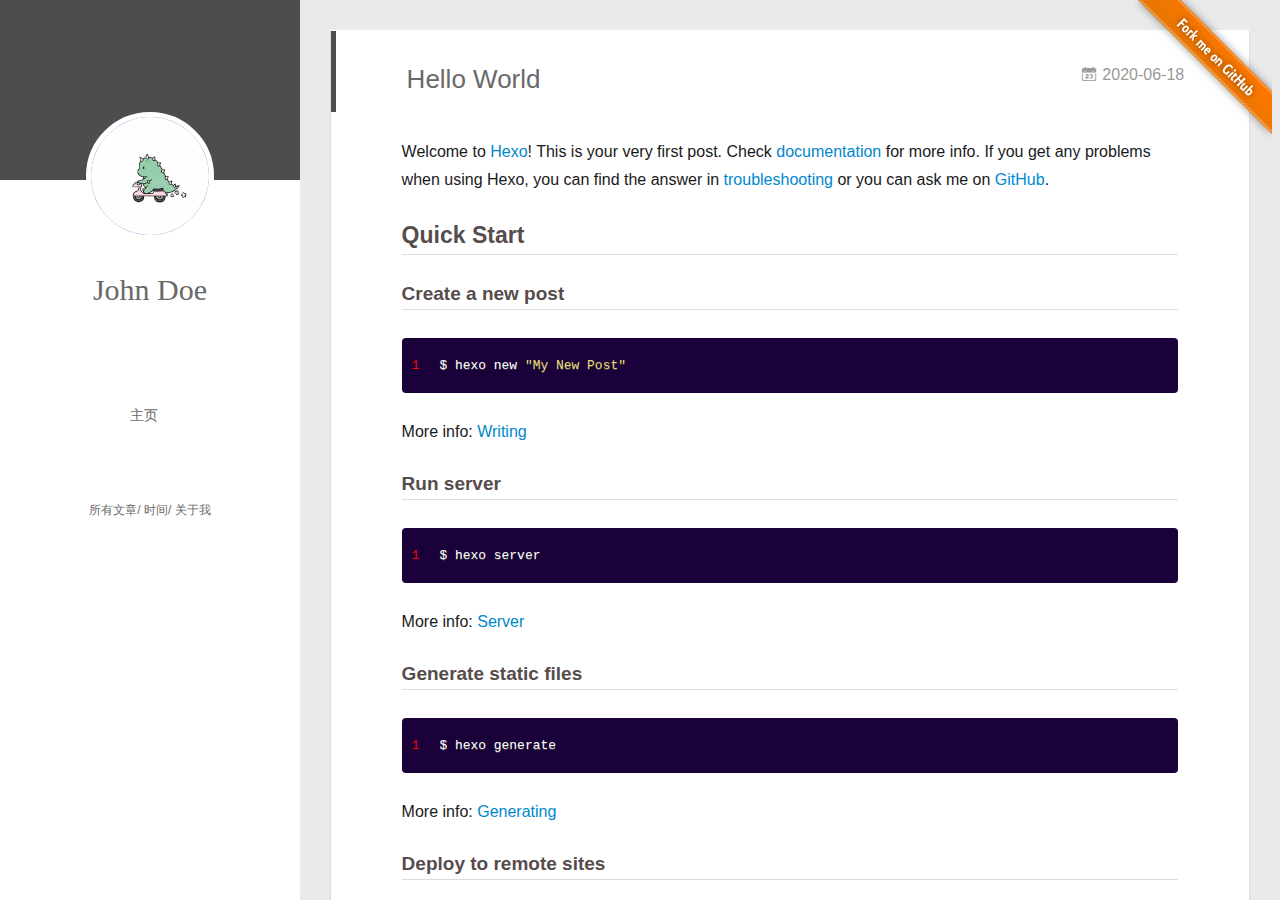
==== index.html @ 551a806b "Site updated: 2020-06-18 15:51:39" ====
<!DOCTYPE html>
<html>
<head>
  <meta charset="utf-8">
  
  <meta name="renderer" content="webkit">
  <meta http-equiv="X-UA-Compatible" content="IE=edge" >
  <link rel="dns-prefetch" href="http://yoursite.com">
  <title>maoqiuqiu</title>
  <meta name="generator" content="hexo-theme-yilia-plus">
  <meta name="viewport" content="width=device-width, initial-scale=1, maximum-scale=1">
  
    
    <!-- <meta name="keywords" content="">
    <meta name="description" content=""> -->
  
  <meta property="og:type" content="website">
<meta property="og:title" content="maoqiuqiu">
<meta property="og:url" content="http://yoursite.com/index.html">
<meta property="og:site_name" content="maoqiuqiu">
<meta property="og:locale" content="en_US">
<meta property="article:author" content="John Doe">
<meta name="twitter:card" content="summary">
  
    <link rel="alternative" href="/atom.xml" title="maoqiuqiu" type="application/atom+xml">
  
  
    <link rel="icon" href="/img/favicon.ico">
  
  
    <link rel="apple-touch-icon" href="/apple-touch-icon-180x180.png">
  
  <link rel="stylesheet" type="text/css" href="/./main.a5fda8.css">
  <style type="text/css">
    
    #container.show {
      background: linear-gradient(200deg,#a0cfe4,#e8c37e);
    }
  </style>
  

  

  
    
 	  <script src="/lib/clickLove.js"></script>
  
  


  

</head>

<body>
  <div id="container" q-class="show:isCtnShow">
    <canvas id="anm-canvas" class="anm-canvas"></canvas>
    <div class="left-col" q-class="show:isShow">
      


<div class="overlay" style="background: #4d4d4d;"></div>
<div class="intrude-less">
	<header id="header" class="inner">
		<a href="/" class="profilepic">
			<img src="/img/head.jpg" class="js-avatar">
		</a>
		<hgroup>
			<h1 class="header-author"><a href="/">John Doe</a></h1>
		</hgroup>
		

		<nav class="header-menu">
			<ul>
			
				<li><a href="/" target="_blank">主页</a></li>
			
			</ul>
		</nav>
		<nav class="header-smart-menu">
			
				
					<a q-on="click: openSlider(e, 'innerArchive')" href="javascript:void(0)">所有文章</a>
				
			
				
					<a q-on="click: openSlider(e, 'friends')" href="javascript:void(0)">时间</a>
				
			
				
					<a q-on="click: openSlider(e, 'aboutme')" href="javascript:void(0)">关于我</a>
				
			
		</nav>
		<nav class="header-nav">
			<div class="social">
				
			</div>
		
		</nav>
	</header>		
</div>

    </div>
    <div class="mid-col" q-class="show:isShow,hide:isShow|isFalse">
      
      
      <a class="forkMe" style="position:absolute;z-index:999;top:0;right:0.5em;" 
        href="https://github.com/JoeyBling/hexo-theme-yilia-plus" target="_blank">
        <img src="/img/forkme.png"
          class="attachment-full size-full" alt="Fork me on GitHub" data-recalc-dims="1"></a>
      
      
<nav id="mobile-nav">
  	<div class="overlay js-overlay" style="background: #4d4d4d"></div>
	<div class="btnctn js-mobile-btnctn">
  		<div class="slider-trigger list" q-on="click: openSlider(e)"><i class="icon icon-sort"></i></div>
	</div>
	<div class="intrude-less">
		<header id="header" class="inner">
			<div class="profilepic">
				<a href="/">
					<img src="/img/head.jpg" class="js-avatar">
				</a>
			</div>
			<hgroup>
			  <h1 class="header-author js-header-author">John Doe</h1>
			</hgroup>
			
			
			
				
			
			
			
			<nav class="header-nav">
				<div class="social">
					
				</div>
			</nav>

			<nav class="header-menu js-header-menu">
				<ul style="width: 50%">
				
				
					<li style="width: 100%"><a href="/">主页</a></li>
		        
				</ul>
			</nav>
		</header>				
	</div>
	<div class="mobile-mask" style="display:none" q-show="isShow"></div>
</nav>

      <div id="wrapper" class="body-wrap">
        <div class="menu-l">
          <div class="canvas-wrap">
            <canvas data-colors="#eaeaea" data-sectionHeight="100" data-contentId="js-content" id="myCanvas1"
              class="anm-canvas"></canvas>
          </div>
          <div id="js-content" class="content-ll">
            

  
    <article id="post-hello-world" class="article article-type-post  article-index" itemscope itemprop="blogPost">
  <div class="article-inner">
    
      <header class="article-header">
  
  
    <h1 itemprop="name">
	
	  <a class="article-title" href="/2020/06/18/hello-world/" target="_blank">Hello World</a>
  
    </h1>
  


  
  
<a href="/2020/06/18/hello-world/" class="archive-article-date">
        <time datetime="2020-06-18T07:43:11.283Z" itemprop="datePublished"><i class="icon-calendar icon"></i>2020-06-18</time>
</a>

  
  
    

  
  </header>
  
  <div class="article-entry" itemprop="articleBody">
    
    <p>Welcome to <a href="https://hexo.io/" target="_blank" rel="noopener">Hexo</a>! This is your very first post. Check <a href="https://hexo.io/docs/" target="_blank" rel="noopener">documentation</a> for more info. If you get any problems when using Hexo, you can find the answer in <a href="https://hexo.io/docs/troubleshooting.html" target="_blank" rel="noopener">troubleshooting</a> or you can ask me on <a href="https://github.com/hexojs/hexo/issues" target="_blank" rel="noopener">GitHub</a>.</p>
<h2 id="Quick-Start"><a href="#Quick-Start" class="headerlink" title="Quick Start"></a>Quick Start</h2><h3 id="Create-a-new-post"><a href="#Create-a-new-post" class="headerlink" title="Create a new post"></a>Create a new post</h3><figure class="highlight bash"><table><tr><td class="gutter"><pre><span class="line">1</span><br></pre></td><td class="code"><pre><span class="line">$ hexo new <span class="string">"My New Post"</span></span><br></pre></td></tr></table></figure>

<p>More info: <a href="https://hexo.io/docs/writing.html" target="_blank" rel="noopener">Writing</a></p>
<h3 id="Run-server"><a href="#Run-server" class="headerlink" title="Run server"></a>Run server</h3><figure class="highlight bash"><table><tr><td class="gutter"><pre><span class="line">1</span><br></pre></td><td class="code"><pre><span class="line">$ hexo server</span><br></pre></td></tr></table></figure>

<p>More info: <a href="https://hexo.io/docs/server.html" target="_blank" rel="noopener">Server</a></p>
<h3 id="Generate-static-files"><a href="#Generate-static-files" class="headerlink" title="Generate static files"></a>Generate static files</h3><figure class="highlight bash"><table><tr><td class="gutter"><pre><span class="line">1</span><br></pre></td><td class="code"><pre><span class="line">$ hexo generate</span><br></pre></td></tr></table></figure>

<p>More info: <a href="https://hexo.io/docs/generating.html" target="_blank" rel="noopener">Generating</a></p>
<h3 id="Deploy-to-remote-sites"><a href="#Deploy-to-remote-sites" class="headerlink" title="Deploy to remote sites"></a>Deploy to remote sites</h3><figure class="highlight bash"><table><tr><td class="gutter"><pre><span class="line">1</span><br></pre></td><td class="code"><pre><span class="line">$ hexo deploy</span><br></pre></td></tr></table></figure>

<p>More info: <a href="https://hexo.io/docs/one-command-deployment.html" target="_blank" rel="noopener">Deployment</a></p>

    

    

    

  </div>
  <div class="article-info article-info-index">
    
    
    

    
    <p class="article-more-link">
      <a class="article-more-a" href="/2020/06/18/hello-world/">展开全文 >></a>
    </p>
    

    
    <div class="clearfix"></div>
  </div>
  </div>
</article>

<aside class="wrap-side-operation">
    <div class="mod-side-operation">
        
        <div class="jump-container" id="js-jump-container" style="display:none;">
            <a href="javascript:void(0)" class="mod-side-operation__jump-to-top">
                <i class="icon-font icon-back"></i>
            </a>
            <div id="js-jump-plan-container" class="jump-plan-container" style="top: -11px;">
                <i class="icon-font icon-plane jump-plane"></i>
            </div>
        </div>
        
        
    </div>
</aside>




  
  


          </div>
        </div>
      </div>
      <footer id="footer">
  <div class="outer">
    <div id="footer-info">
    	<div class="footer-left">
    		&copy; 2018-2020 <a href="http://yoursite.com/" target="_blank">John Doe</a>
    	</div>
      	<div class="footer-right">
			
			
      		GitHub:<a href="https://github.com/JoeyBling/hexo-theme-yilia-plus" target="_blank">hexo-theme-yilia-plus</a> by Litten
      	</div>
    </div>
  </div>
  
  
	<script src="/lib/busuanzi.pure.js"></script>
	
  
  
	
	<span id="busuanzi_container_site_pv" style="display:none">
		本站总访问量<span id="busuanzi_value_site_pv"></span>次	
	        <span class="post-meta-divider" >|</span>
	</span>
  	<span id="busuanzi_container_site_uv" style='display:none'>
  		本站访客数<span id="busuanzi_value_site_uv"></span>人
  	</span>
  
</footer>

    </div>
    <script>
	var yiliaConfig = {
		mathjax: false,
		isHome: true,
		isPost: false,
		isArchive: false,
		isTag: false,
		isCategory: false,
		open_in_new: true,
		toc_hide_index: true,
		root: "/",
		innerArchive: true,
		showTags: true
	}
</script>

<script>!function(r){function e(t){if(i[t])return i[t].exports;var n=i[t]={exports:{},id:t,loaded:!1};return r[t].call(n.exports,n,n.exports,e),n.loaded=!0,n.exports}var i={};e.m=r,e.c=i,e.p="./",e(0)}([function(t,n,r){r(208),t.exports=r(205)},function(t,n,r){var d=r(3),y=r(46),g=r(26),b=r(27),x=r(47),m="prototype",S=function(t,n,r){var e,i,o,u,c=t&S.F,f=t&S.G,a=t&S.S,s=t&S.P,l=t&S.B,h=f?d:a?d[n]||(d[n]={}):(d[n]||{})[m],v=f?y:y[n]||(y[n]={}),p=v[m]||(v[m]={});for(e in f&&(r=n),r)o=((i=!c&&h&&void 0!==h[e])?h:r)[e],u=l&&i?x(o,d):s&&"function"==typeof o?x(Function.call,o):o,h&&b(h,e,o,t&S.U),v[e]!=o&&g(v,e,u),s&&p[e]!=o&&(p[e]=o)};d.core=y,S.F=1,S.G=2,S.S=4,S.P=8,S.B=16,S.W=32,S.U=64,S.R=128,t.exports=S},function(t,n,r){var e=r(5);t.exports=function(t){if(!e(t))throw TypeError(t+" is not an object!");return t}},function(t,n){var r=t.exports="undefined"!=typeof window&&window.Math==Math?window:"undefined"!=typeof self&&self.Math==Math?self:Function("return this")();"number"==typeof __g&&(__g=r)},function(t,n){t.exports=function(t){try{return!!t()}catch(t){return!0}}},function(t,n){t.exports=function(t){return"object"==typeof t?null!==t:"function"==typeof t}},function(t,n){var r=t.exports="undefined"!=typeof window&&window.Math==Math?window:"undefined"!=typeof self&&self.Math==Math?self:Function("return this")();"number"==typeof __g&&(__g=r)},function(t,n,r){var e=r(118)("wks"),i=r(79),o=r(3).Symbol,u="function"==typeof o;(t.exports=function(t){return e[t]||(e[t]=u&&o[t]||(u?o:i)("Symbol."+t))}).store=e},function(t,n,r){var e=r(49),i=Math.min;t.exports=function(t){return 0<t?i(e(t),9007199254740991):0}},function(t,n){var r={}.hasOwnProperty;t.exports=function(t,n){return r.call(t,n)}},function(t,n,r){t.exports=!r(4)(function(){return 7!=Object.defineProperty({},"a",{get:function(){return 7}}).a})},function(t,n,r){var e=r(2),i=r(174),o=r(53),u=Object.defineProperty;n.f=r(10)?Object.defineProperty:function(t,n,r){if(e(t),n=o(n,!0),e(r),i)try{return u(t,n,r)}catch(t){}if("get"in r||"set"in r)throw TypeError("Accessors not supported!");return"value"in r&&(t[n]=r.value),t}},function(t,n,r){t.exports=!r(20)(function(){return 7!=Object.defineProperty({},"a",{get:function(){return 7}}).a})},function(t,n,r){var e=r(14),i=r(24);t.exports=r(12)?function(t,n,r){return e.f(t,n,i(1,r))}:function(t,n,r){return t[n]=r,t}},function(t,n,r){var e=r(22),i=r(60),o=r(42),u=Object.defineProperty;n.f=r(12)?Object.defineProperty:function(t,n,r){if(e(t),n=o(n,!0),e(r),i)try{return u(t,n,r)}catch(t){}if("get"in r||"set"in r)throw TypeError("Accessors not supported!");return"value"in r&&(t[n]=r.value),t}},function(t,n,r){var e=r(96),i=r(34);t.exports=function(t){return e(i(t))}},function(t,n,r){var e=r(40)("wks"),i=r(25),o=r(6).Symbol,u="function"==typeof o;(t.exports=function(t){return e[t]||(e[t]=u&&o[t]||(u?o:i)("Symbol."+t))}).store=e},function(t,n,r){var e=r(51);t.exports=function(t){return Object(e(t))}},function(t,n){t.exports=function(t){return"object"==typeof t?null!==t:"function"==typeof t}},function(t,n){var r=t.exports={version:"2.6.9"};"number"==typeof __e&&(__e=r)},function(t,n){t.exports=function(t){try{return!!t()}catch(t){return!0}}},function(t,n){t.exports=function(t){if("function"!=typeof t)throw TypeError(t+" is not a function!");return t}},function(t,n,r){var e=r(18);t.exports=function(t){if(!e(t))throw TypeError(t+" is not an object!");return t}},function(t,n){t.exports=!0},function(t,n){t.exports=function(t,n){return{enumerable:!(1&t),configurable:!(2&t),writable:!(4&t),value:n}}},function(t,n){var r=0,e=Math.random();t.exports=function(t){return"Symbol(".concat(void 0===t?"":t,")_",(++r+e).toString(36))}},function(t,n,r){var e=r(11),i=r(75);t.exports=r(10)?function(t,n,r){return e.f(t,n,i(1,r))}:function(t,n,r){return t[n]=r,t}},function(t,n,r){var o=r(3),u=r(26),c=r(30),f=r(79)("src"),e=r(219),i="toString",a=(""+e).split(i);r(46).inspectSource=function(t){return e.call(t)},(t.exports=function(t,n,r,e){var i="function"==typeof r;i&&(c(r,"name")||u(r,"name",n)),t[n]!==r&&(i&&(c(r,f)||u(r,f,t[n]?""+t[n]:a.join(String(n)))),t===o?t[n]=r:e?t[n]?t[n]=r:u(t,n,r):(delete t[n],u(t,n,r)))})(Function.prototype,i,function(){return"function"==typeof this&&this[f]||e.call(this)})},function(t,n,r){var e=r(1),i=r(4),u=r(51),c=/"/g,o=function(t,n,r,e){var i=String(u(t)),o="<"+n;return""!==r&&(o+=" "+r+'="'+String(e).replace(c,"&quot;")+'"'),o+">"+i+"</"+n+">"};t.exports=function(n,t){var r={};r[n]=t(o),e(e.P+e.F*i(function(){var t=""[n]('"');return t!==t.toLowerCase()||3<t.split('"').length}),"String",r)}},function(t,n,r){var e=r(65),i=r(35);t.exports=Object.keys||function(t){return e(t,i)}},function(t,n){var r={}.hasOwnProperty;t.exports=function(t,n){return r.call(t,n)}},function(t,n,r){var e=r(117),i=r(75),o=r(33),u=r(53),c=r(30),f=r(174),a=Object.getOwnPropertyDescriptor;n.f=r(10)?a:function(t,n){if(t=o(t),n=u(n,!0),f)try{return a(t,n)}catch(t){}if(c(t,n))return i(!e.f.call(t,n),t[n])}},function(t,n,r){var e=r(30),i=r(17),o=r(154)("IE_PROTO"),u=Object.prototype;t.exports=Object.getPrototypeOf||function(t){return t=i(t),e(t,o)?t[o]:"function"==typeof t.constructor&&t instanceof t.constructor?t.constructor.prototype:t instanceof Object?u:null}},function(t,n,r){var e=r(116),i=r(51);t.exports=function(t){return e(i(t))}},function(t,n){t.exports=function(t){if(null==t)throw TypeError("Can't call method on  "+t);return t}},function(t,n){t.exports="constructor,hasOwnProperty,isPrototypeOf,propertyIsEnumerable,toLocaleString,toString,valueOf".split(",")},function(t,n){t.exports={}},function(t,n){n.f={}.propertyIsEnumerable},function(t,n,r){var e=r(14).f,i=r(9),o=r(16)("toStringTag");t.exports=function(t,n,r){t&&!i(t=r?t:t.prototype,o)&&e(t,o,{configurable:!0,value:n})}},function(t,n,r){var e=r(40)("keys"),i=r(25);t.exports=function(t){return e[t]||(e[t]=i(t))}},function(t,n,r){var e=r(19),i=r(6),o="__core-js_shared__",u=i[o]||(i[o]={});(t.exports=function(t,n){return u[t]||(u[t]=void 0!==n?n:{})})("versions",[]).push({version:e.version,mode:r(23)?"pure":"global",copyright:"© 2019 Denis Pushkarev (zloirock.ru)"})},function(t,n){var r=Math.ceil,e=Math.floor;t.exports=function(t){return isNaN(t=+t)?0:(0<t?e:r)(t)}},function(t,n,r){var i=r(18);t.exports=function(t,n){if(!i(t))return t;var r,e;if(n&&"function"==typeof(r=t.toString)&&!i(e=r.call(t)))return e;if("function"==typeof(r=t.valueOf)&&!i(e=r.call(t)))return e;if(!n&&"function"==typeof(r=t.toString)&&!i(e=r.call(t)))return e;throw TypeError("Can't convert object to primitive value")}},function(t,n,r){var e=r(6),i=r(19),o=r(23),u=r(44),c=r(14).f;t.exports=function(t){var n=i.Symbol||(i.Symbol=o?{}:e.Symbol||{});"_"==t.charAt(0)||t in n||c(n,t,{value:u.f(t)})}},function(t,n,r){n.f=r(16)},function(t,n){var r={}.toString;t.exports=function(t){return r.call(t).slice(8,-1)}},function(t,n){var r=t.exports={version:"2.6.9"};"number"==typeof __e&&(__e=r)},function(t,n,r){var o=r(21);t.exports=function(e,i,t){if(o(e),void 0===i)return e;switch(t){case 1:return function(t){return e.call(i,t)};case 2:return function(t,n){return e.call(i,t,n)};case 3:return function(t,n,r){return e.call(i,t,n,r)}}return function(){return e.apply(i,arguments)}}},function(t,n,r){"use strict";var e=r(4);t.exports=function(t,n){return!!t&&e(function(){n?t.call(null,function(){},1):t.call(null)})}},function(t,n){var r=Math.ceil,e=Math.floor;t.exports=function(t){return isNaN(t=+t)?0:(0<t?e:r)(t)}},function(t,n,r){var x=r(47),m=r(116),S=r(17),w=r(8),e=r(138);t.exports=function(l,t){var h=1==l,v=2==l,p=3==l,d=4==l,y=6==l,g=5==l||y,b=t||e;return function(t,n,r){for(var e,i,o=S(t),u=m(o),c=x(n,r,3),f=w(u.length),a=0,s=h?b(t,f):v?b(t,0):void 0;a<f;a++)if((g||a in u)&&(i=c(e=u[a],a,o),l))if(h)s[a]=i;else if(i)switch(l){case 3:return!0;case 5:return e;case 6:return a;case 2:s.push(e)}else if(d)return!1;return y?-1:p||d?d:s}}},function(t,n){t.exports=function(t){if(null==t)throw TypeError("Can't call method on  "+t);return t}},function(t,n,r){var i=r(1),o=r(46),u=r(4);t.exports=function(t,n){var r=(o.Object||{})[t]||Object[t],e={};e[t]=n(r),i(i.S+i.F*u(function(){r(1)}),"Object",e)}},function(t,n,r){var i=r(5);t.exports=function(t,n){if(!i(t))return t;var r,e;if(n&&"function"==typeof(r=t.toString)&&!i(e=r.call(t)))return e;if("function"==typeof(r=t.valueOf)&&!i(e=r.call(t)))return e;if(!n&&"function"==typeof(r=t.toString)&&!i(e=r.call(t)))return e;throw TypeError("Can't convert object to primitive value")}},function(t,n,r){var d=r(6),y=r(19),g=r(93),b=r(13),x=r(9),m="prototype",S=function(t,n,r){var e,i,o,u=t&S.F,c=t&S.G,f=t&S.S,a=t&S.P,s=t&S.B,l=t&S.W,h=c?y:y[n]||(y[n]={}),v=h[m],p=c?d:f?d[n]:(d[n]||{})[m];for(e in c&&(r=n),r)(i=!u&&p&&void 0!==p[e])&&x(h,e)||(o=i?p[e]:r[e],h[e]=c&&"function"!=typeof p[e]?r[e]:s&&i?g(o,d):l&&p[e]==o?function(e){var t=function(t,n,r){if(this instanceof e){switch(arguments.length){case 0:return new e;case 1:return new e(t);case 2:return new e(t,n)}return new e(t,n,r)}return e.apply(this,arguments)};return t[m]=e[m],t}(o):a&&"function"==typeof o?g(Function.call,o):o,a&&((h.virtual||(h.virtual={}))[e]=o,t&S.R&&v&&!v[e]&&b(v,e,o)))};S.F=1,S.G=2,S.S=4,S.P=8,S.B=16,S.W=32,S.U=64,S.R=128,t.exports=S},function(t,n,r){var e=r(34);t.exports=function(t){return Object(e(t))}},function(t,n,r){var o=r(196),e=r(1),i=r(118)("metadata"),u=i.store||(i.store=new(r(200))),c=function(t,n,r){var e=u.get(t);if(!e){if(!r)return;u.set(t,e=new o)}var i=e.get(n);if(!i){if(!r)return;e.set(n,i=new o)}return i};t.exports={store:u,map:c,has:function(t,n,r){var e=c(n,r,!1);return void 0!==e&&e.has(t)},get:function(t,n,r){var e=c(n,r,!1);return void 0===e?void 0:e.get(t)},set:function(t,n,r,e){c(r,e,!0).set(t,n)},keys:function(t,n){var r=c(t,n,!1),e=[];return r&&r.forEach(function(t,n){e.push(n)}),e},key:function(t){return void 0===t||"symbol"==typeof t?t:String(t)},exp:function(t){e(e.S,"Reflect",t)}}},function(t,n,r){"use strict";if(r(10)){var g=r(68),b=r(3),x=r(4),m=r(1),S=r(132),e=r(159),h=r(47),w=r(70),i=r(75),_=r(26),o=r(76),u=r(49),O=r(8),E=r(194),c=r(78),f=r(53),a=r(30),M=r(81),P=r(5),v=r(17),p=r(145),j=r(72),F=r(32),A=r(73).f,d=r(161),s=r(79),l=r(7),y=r(50),I=r(120),L=r(119),N=r(162),T=r(82),k=r(125),R=r(77),C=r(137),D=r(166),G=r(11),W=r(31),U=G.f,V=W.f,B=b.RangeError,q=b.TypeError,z=b.Uint8Array,K="ArrayBuffer",H="Shared"+K,J="BYTES_PER_ELEMENT",$="prototype",Y=Array[$],X=e.ArrayBuffer,Q=e.DataView,Z=y(0),tt=y(2),nt=y(3),rt=y(4),et=y(5),it=y(6),ot=I(!0),ut=I(!1),ct=N.values,ft=N.keys,at=N.entries,st=Y.lastIndexOf,lt=Y.reduce,ht=Y.reduceRight,vt=Y.join,pt=Y.sort,dt=Y.slice,yt=Y.toString,gt=Y.toLocaleString,bt=l("iterator"),xt=l("toStringTag"),mt=s("typed_constructor"),St=s("def_constructor"),wt=S.CONSTR,_t=S.TYPED,Ot=S.VIEW,Et="Wrong length!",Mt=y(1,function(t,n){return It(L(t,t[St]),n)}),Pt=x(function(){return 1===new z(new Uint16Array([1]).buffer)[0]}),jt=!!z&&!!z[$].set&&x(function(){new z(1).set({})}),Ft=function(t,n){var r=u(t);if(r<0||r%n)throw B("Wrong offset!");return r},At=function(t){if(P(t)&&_t in t)return t;throw q(t+" is not a typed array!")},It=function(t,n){if(!(P(t)&&mt in t))throw q("It is not a typed array constructor!");return new t(n)},Lt=function(t,n){return Nt(L(t,t[St]),n)},Nt=function(t,n){for(var r=0,e=n.length,i=It(t,e);r<e;)i[r]=n[r++];return i},Tt=function(t,n,r){U(t,n,{get:function(){return this._d[r]}})},kt=function(t){var n,r,e,i,o,u,c=v(t),f=arguments.length,a=1<f?arguments[1]:void 0,s=void 0!==a,l=d(c);if(null!=l&&!p(l)){for(u=l.call(c),e=[],n=0;!(o=u.next()).done;n++)e.push(o.value);c=e}for(s&&2<f&&(a=h(a,arguments[2],2)),n=0,r=O(c.length),i=It(this,r);n<r;n++)i[n]=s?a(c[n],n):c[n];return i},Rt=function(){for(var t=0,n=arguments.length,r=It(this,n);t<n;)r[t]=arguments[t++];return r},Ct=!!z&&x(function(){gt.call(new z(1))}),Dt=function(){return gt.apply(Ct?dt.call(At(this)):At(this),arguments)},Gt={copyWithin:function(t,n){return D.call(At(this),t,n,2<arguments.length?arguments[2]:void 0)},every:function(t){return rt(At(this),t,1<arguments.length?arguments[1]:void 0)},fill:function(t){return C.apply(At(this),arguments)},filter:function(t){return Lt(this,tt(At(this),t,1<arguments.length?arguments[1]:void 0))},find:function(t){return et(At(this),t,1<arguments.length?arguments[1]:void 0)},findIndex:function(t){return it(At(this),t,1<arguments.length?arguments[1]:void 0)},forEach:function(t){Z(At(this),t,1<arguments.length?arguments[1]:void 0)},indexOf:function(t){return ut(At(this),t,1<arguments.length?arguments[1]:void 0)},includes:function(t){return ot(At(this),t,1<arguments.length?arguments[1]:void 0)},join:function(t){return vt.apply(At(this),arguments)},lastIndexOf:function(t){return st.apply(At(this),arguments)},map:function(t){return Mt(At(this),t,1<arguments.length?arguments[1]:void 0)},reduce:function(t){return lt.apply(At(this),arguments)},reduceRight:function(t){return ht.apply(At(this),arguments)},reverse:function(){for(var t,n=this,r=At(n).length,e=Math.floor(r/2),i=0;i<e;)t=n[i],n[i++]=n[--r],n[r]=t;return n},some:function(t){return nt(At(this),t,1<arguments.length?arguments[1]:void 0)},sort:function(t){return pt.call(At(this),t)},subarray:function(t,n){var r=At(this),e=r.length,i=c(t,e);return new(L(r,r[St]))(r.buffer,r.byteOffset+i*r.BYTES_PER_ELEMENT,O((void 0===n?e:c(n,e))-i))}},Wt=function(t,n){return Lt(this,dt.call(At(this),t,n))},Ut=function(t){At(this);var n=Ft(arguments[1],1),r=this.length,e=v(t),i=O(e.length),o=0;if(r<i+n)throw B(Et);for(;o<i;)this[n+o]=e[o++]},Vt={entries:function(){return at.call(At(this))},keys:function(){return ft.call(At(this))},values:function(){return ct.call(At(this))}},Bt=function(t,n){return P(t)&&t[_t]&&"symbol"!=typeof n&&n in t&&String(+n)==String(n)},qt=function(t,n){return Bt(t,n=f(n,!0))?i(2,t[n]):V(t,n)},zt=function(t,n,r){return!(Bt(t,n=f(n,!0))&&P(r)&&a(r,"value"))||a(r,"get")||a(r,"set")||r.configurable||a(r,"writable")&&!r.writable||a(r,"enumerable")&&!r.enumerable?U(t,n,r):(t[n]=r.value,t)};wt||(W.f=qt,G.f=zt),m(m.S+m.F*!wt,"Object",{getOwnPropertyDescriptor:qt,defineProperty:zt}),x(function(){yt.call({})})&&(yt=gt=function(){return vt.call(this)});var Kt=o({},Gt);o(Kt,Vt),_(Kt,bt,Vt.values),o(Kt,{slice:Wt,set:Ut,constructor:function(){},toString:yt,toLocaleString:Dt}),Tt(Kt,"buffer","b"),Tt(Kt,"byteOffset","o"),Tt(Kt,"byteLength","l"),Tt(Kt,"length","e"),U(Kt,xt,{get:function(){return this[_t]}}),t.exports=function(t,l,n,o){var h=t+((o=!!o)?"Clamped":"")+"Array",r="get"+t,u="set"+t,v=b[h],c=v||{},e=v&&F(v),i=!v||!S.ABV,f={},a=v&&v[$],p=function(t,i){U(t,i,{get:function(){return t=i,(n=this._d).v[r](t*l+n.o,Pt);var t,n},set:function(t){return n=i,r=t,e=this._d,o&&(r=(r=Math.round(r))<0?0:255<r?255:255&r),void e.v[u](n*l+e.o,r,Pt);var n,r,e},enumerable:!0})};i?(v=n(function(t,n,r,e){w(t,v,h,"_d");var i,o,u,c,f=0,a=0;if(P(n)){if(!(n instanceof X||(c=M(n))==K||c==H))return _t in n?Nt(v,n):kt.call(v,n);i=n,a=Ft(r,l);var s=n.byteLength;if(void 0===e){if(s%l)throw B(Et);if((o=s-a)<0)throw B(Et)}else if(s<(o=O(e)*l)+a)throw B(Et);u=o/l}else u=E(n),i=new X(o=u*l);for(_(t,"_d",{b:i,o:a,l:o,e:u,v:new Q(i)});f<u;)p(t,f++)}),a=v[$]=j(Kt),_(a,"constructor",v)):x(function(){v(1)})&&x(function(){new v(-1)})&&k(function(t){new v,new v(null),new v(1.5),new v(t)},!0)||(v=n(function(t,n,r,e){var i;return w(t,v,h),P(n)?n instanceof X||(i=M(n))==K||i==H?void 0!==e?new c(n,Ft(r,l),e):void 0!==r?new c(n,Ft(r,l)):new c(n):_t in n?Nt(v,n):kt.call(v,n):new c(E(n))}),Z(e!==Function.prototype?A(c).concat(A(e)):A(c),function(t){t in v||_(v,t,c[t])}),v[$]=a,g||(a.constructor=v));var s=a[bt],d=!!s&&("values"==s.name||null==s.name),y=Vt.values;_(v,mt,!0),_(a,_t,h),_(a,Ot,!0),_(a,St,v),(o?new v(1)[xt]==h:xt in a)||U(a,xt,{get:function(){return h}}),f[h]=v,m(m.G+m.W+m.F*(v!=c),f),m(m.S,h,{BYTES_PER_ELEMENT:l}),m(m.S+m.F*x(function(){c.of.call(v,1)}),h,{from:kt,of:Rt}),J in a||_(a,J,l),m(m.P,h,Gt),R(h),m(m.P+m.F*jt,h,{set:Ut}),m(m.P+m.F*!d,h,Vt),g||a.toString==yt||(a.toString=yt),m(m.P+m.F*x(function(){new v(1).slice()}),h,{slice:Wt}),m(m.P+m.F*(x(function(){return[1,2].toLocaleString()!=new v([1,2]).toLocaleString()})||!x(function(){a.toLocaleString.call([1,2])})),h,{toLocaleString:Dt}),T[h]=d?s:y,g||d||_(a,bt,y)}}else t.exports=function(){}},function(t,n){var r={}.toString;t.exports=function(t){return r.call(t).slice(8,-1)}},function(t,n,r){var e=r(18),i=r(6).document,o=e(i)&&e(i.createElement);t.exports=function(t){return o?i.createElement(t):{}}},function(t,n,r){t.exports=!r(12)&&!r(20)(function(){return 7!=Object.defineProperty(r(59)("div"),"a",{get:function(){return 7}}).a})},function(t,n,r){"use strict";var x=r(23),m=r(54),S=r(66),w=r(13),_=r(36),O=r(98),E=r(38),M=r(104),P=r(16)("iterator"),j=!([].keys&&"next"in[].keys()),F="values",A=function(){return this};t.exports=function(t,n,r,e,i,o,u){O(r,n,e);var c,f,a,s=function(t){if(!j&&t in p)return p[t];switch(t){case"keys":case F:return function(){return new r(this,t)}}return function(){return new r(this,t)}},l=n+" Iterator",h=i==F,v=!1,p=t.prototype,d=p[P]||p["@@iterator"]||i&&p[i],y=d||s(i),g=i?h?s("entries"):y:void 0,b="Array"==n&&p.entries||d;if(b&&((a=M(b.call(new t)))!==Object.prototype&&a.next&&(E(a,l,!0),x||"function"==typeof a[P]||w(a,P,A))),h&&d&&d.name!==F&&(v=!0,y=function(){return d.call(this)}),x&&!u||!j&&!v&&p[P]||w(p,P,y),_[n]=y,_[l]=A,i)if(c={values:h?y:s(F),keys:o?y:s("keys"),entries:g},u)for(f in c)f in p||S(p,f,c[f]);else m(m.P+m.F*(j||v),n,c);return c}},function(t,n,e){var i=e(22),o=e(101),u=e(35),c=e(39)("IE_PROTO"),f=function(){},a="prototype",s=function(){var t,n=e(59)("iframe"),r=u.length;for(n.style.display="none",e(95).appendChild(n),n.src="javascript:",(t=n.contentWindow.document).open(),t.write("<script>document.F=Object<\/script>"),t.close(),s=t.F;r--;)delete s[a][u[r]];return s()};t.exports=Object.create||function(t,n){var r;return null!==t?(f[a]=i(t),r=new f,f[a]=null,r[c]=t):r=s(),void 0===n?r:o(r,n)}},function(t,n,r){var e=r(65),i=r(35).concat("length","prototype");n.f=Object.getOwnPropertyNames||function(t){return e(t,i)}},function(t,n){n.f=Object.getOwnPropertySymbols},function(t,n,r){var u=r(9),c=r(15),f=r(92)(!1),a=r(39)("IE_PROTO");t.exports=function(t,n){var r,e=c(t),i=0,o=[];for(r in e)r!=a&&u(e,r)&&o.push(r);for(;n.length>i;)u(e,r=n[i++])&&(~f(o,r)||o.push(r));return o}},function(t,n,r){t.exports=r(13)},function(t,n,r){var e=r(7)("unscopables"),i=Array.prototype;null==i[e]&&r(26)(i,e,{}),t.exports=function(t){i[e][t]=!0}},function(t,n){t.exports=!1},function(t,n,r){var e=r(79)("meta"),i=r(5),o=r(30),u=r(11).f,c=0,f=Object.isExtensible||function(){return!0},a=!r(4)(function(){return f(Object.preventExtensions({}))}),s=function(t){u(t,e,{value:{i:"O"+ ++c,w:{}}})},l=t.exports={KEY:e,NEED:!1,fastKey:function(t,n){if(!i(t))return"symbol"==typeof t?t:("string"==typeof t?"S":"P")+t;if(!o(t,e)){if(!f(t))return"F";if(!n)return"E";s(t)}return t[e].i},getWeak:function(t,n){if(!o(t,e)){if(!f(t))return!0;if(!n)return!1;s(t)}return t[e].w},onFreeze:function(t){return a&&l.NEED&&f(t)&&!o(t,e)&&s(t),t}}},function(t,n){t.exports=function(t,n,r,e){if(!(t instanceof n)||void 0!==e&&e in t)throw TypeError(r+": incorrect invocation!");return t}},function(t,n,r){var h=r(47),v=r(177),p=r(145),d=r(2),y=r(8),g=r(161),b={},x={};(n=t.exports=function(t,n,r,e,i){var o,u,c,f,a=i?function(){return t}:g(t),s=h(r,e,n?2:1),l=0;if("function"!=typeof a)throw TypeError(t+" is not iterable!");if(p(a)){for(o=y(t.length);l<o;l++)if((f=n?s(d(u=t[l])[0],u[1]):s(t[l]))===b||f===x)return f}else for(c=a.call(t);!(u=c.next()).done;)if((f=v(c,s,u.value,n))===b||f===x)return f}).BREAK=b,n.RETURN=x},function(t,n,e){var i=e(2),o=e(183),u=e(141),c=e(154)("IE_PROTO"),f=function(){},a="prototype",s=function(){var t,n=e(140)("iframe"),r=u.length;for(n.style.display="none",e(143).appendChild(n),n.src="javascript:",(t=n.contentWindow.document).open(),t.write("<script>document.F=Object<\/script>"),t.close(),s=t.F;r--;)delete s[a][u[r]];return s()};t.exports=Object.create||function(t,n){var r;return null!==t?(f[a]=i(t),r=new f,f[a]=null,r[c]=t):r=s(),void 0===n?r:o(r,n)}},function(t,n,r){var e=r(185),i=r(141).concat("length","prototype");n.f=Object.getOwnPropertyNames||function(t){return e(t,i)}},function(t,n,r){var e=r(185),i=r(141);t.exports=Object.keys||function(t){return e(t,i)}},function(t,n){t.exports=function(t,n){return{enumerable:!(1&t),configurable:!(2&t),writable:!(4&t),value:n}}},function(t,n,r){var i=r(27);t.exports=function(t,n,r){for(var e in n)i(t,e,n[e],r);return t}},function(t,n,r){"use strict";var e=r(3),i=r(11),o=r(10),u=r(7)("species");t.exports=function(t){var n=e[t];o&&n&&!n[u]&&i.f(n,u,{configurable:!0,get:function(){return this}})}},function(t,n,r){var e=r(49),i=Math.max,o=Math.min;t.exports=function(t,n){return(t=e(t))<0?i(t+n,0):o(t,n)}},function(t,n){var r=0,e=Math.random();t.exports=function(t){return"Symbol(".concat(void 0===t?"":t,")_",(++r+e).toString(36))}},function(t,n,r){var e=r(5);t.exports=function(t,n){if(!e(t)||t._t!==n)throw TypeError("Incompatible receiver, "+n+" required!");return t}},function(t,n,r){var i=r(45),o=r(7)("toStringTag"),u="Arguments"==i(function(){return arguments}());t.exports=function(t){var n,r,e;return void 0===t?"Undefined":null===t?"Null":"string"==typeof(r=function(t,n){try{return t[n]}catch(t){}}(n=Object(t),o))?r:u?i(n):"Object"==(e=i(n))&&"function"==typeof n.callee?"Arguments":e}},function(t,n){t.exports={}},function(t,n,r){var e=r(11).f,i=r(30),o=r(7)("toStringTag");t.exports=function(t,n,r){t&&!i(t=r?t:t.prototype,o)&&e(t,o,{configurable:!0,value:n})}},function(t,n,r){var u=r(1),e=r(51),c=r(4),f=r(157),i="["+f+"]",o=RegExp("^"+i+i+"*"),a=RegExp(i+i+"*$"),s=function(t,n,r){var e={},i=c(function(){return!!f[t]()||"​"!="​"[t]()}),o=e[t]=i?n(l):f[t];r&&(e[r]=o),u(u.P+u.F*i,"String",e)},l=s.trim=function(t,n){return t=String(e(t)),1&n&&(t=t.replace(o,"")),2&n&&(t=t.replace(a,"")),t};t.exports=s},function(t,n,r){t.exports={default:r(88),__esModule:!0}},function(t,n,r){t.exports={default:r(89),__esModule:!0}},function(t,n,r){"use strict";function e(t){return t&&t.__esModule?t:{default:t}}n.__esModule=!0;var i=e(r(86)),o=e(r(85)),u="function"==typeof o.default&&"symbol"==typeof i.default?function(t){return typeof t}:function(t){return t&&"function"==typeof o.default&&t.constructor===o.default&&t!==o.default.prototype?"symbol":typeof t};n.default="function"==typeof o.default&&"symbol"===u(i.default)?function(t){return void 0===t?"undefined":u(t)}:function(t){return t&&"function"==typeof o.default&&t.constructor===o.default&&t!==o.default.prototype?"symbol":void 0===t?"undefined":u(t)}},function(t,n,r){r(111),r(109),r(112),r(113),t.exports=r(19).Symbol},function(t,n,r){r(110),r(114),t.exports=r(44).f("iterator")},function(t,n){t.exports=function(t){if("function"!=typeof t)throw TypeError(t+" is not a function!");return t}},function(t,n){t.exports=function(){}},function(t,n,r){var f=r(15),a=r(107),s=r(106);t.exports=function(c){return function(t,n,r){var e,i=f(t),o=a(i.length),u=s(r,o);if(c&&n!=n){for(;u<o;)if((e=i[u++])!=e)return!0}else for(;u<o;u++)if((c||u in i)&&i[u]===n)return c||u||0;return!c&&-1}}},function(t,n,r){var o=r(90);t.exports=function(e,i,t){if(o(e),void 0===i)return e;switch(t){case 1:return function(t){return e.call(i,t)};case 2:return function(t,n){return e.call(i,t,n)};case 3:return function(t,n,r){return e.call(i,t,n,r)}}return function(){return e.apply(i,arguments)}}},function(t,n,r){var c=r(29),f=r(64),a=r(37);t.exports=function(t){var n=c(t),r=f.f;if(r)for(var e,i=r(t),o=a.f,u=0;i.length>u;)o.call(t,e=i[u++])&&n.push(e);return n}},function(t,n,r){var e=r(6).document;t.exports=e&&e.documentElement},function(t,n,r){var e=r(58);t.exports=Object("z").propertyIsEnumerable(0)?Object:function(t){return"String"==e(t)?t.split(""):Object(t)}},function(t,n,r){var e=r(58);t.exports=Array.isArray||function(t){return"Array"==e(t)}},function(t,n,r){"use strict";var e=r(62),i=r(24),o=r(38),u={};r(13)(u,r(16)("iterator"),function(){return this}),t.exports=function(t,n,r){t.prototype=e(u,{next:i(1,r)}),o(t,n+" Iterator")}},function(t,n){t.exports=function(t,n){return{value:n,done:!!t}}},function(t,n,r){var e=r(25)("meta"),i=r(18),o=r(9),u=r(14).f,c=0,f=Object.isExtensible||function(){return!0},a=!r(20)(function(){return f(Object.preventExtensions({}))}),s=function(t){u(t,e,{value:{i:"O"+ ++c,w:{}}})},l=t.exports={KEY:e,NEED:!1,fastKey:function(t,n){if(!i(t))return"symbol"==typeof t?t:("string"==typeof t?"S":"P")+t;if(!o(t,e)){if(!f(t))return"F";if(!n)return"E";s(t)}return t[e].i},getWeak:function(t,n){if(!o(t,e)){if(!f(t))return!0;if(!n)return!1;s(t)}return t[e].w},onFreeze:function(t){return a&&l.NEED&&f(t)&&!o(t,e)&&s(t),t}}},function(t,n,r){var u=r(14),c=r(22),f=r(29);t.exports=r(12)?Object.defineProperties:function(t,n){c(t);for(var r,e=f(n),i=e.length,o=0;o<i;)u.f(t,r=e[o++],n[r]);return t}},function(t,n,r){var e=r(37),i=r(24),o=r(15),u=r(42),c=r(9),f=r(60),a=Object.getOwnPropertyDescriptor;n.f=r(12)?a:function(t,n){if(t=o(t),n=u(n,!0),f)try{return a(t,n)}catch(t){}if(c(t,n))return i(!e.f.call(t,n),t[n])}},function(t,n,r){var e=r(15),i=r(63).f,o={}.toString,u="object"==typeof window&&window&&Object.getOwnPropertyNames?Object.getOwnPropertyNames(window):[];t.exports.f=function(t){return u&&"[object Window]"==o.call(t)?function(t){try{return i(t)}catch(t){return u.slice()}}(t):i(e(t))}},function(t,n,r){var e=r(9),i=r(55),o=r(39)("IE_PROTO"),u=Object.prototype;t.exports=Object.getPrototypeOf||function(t){return t=i(t),e(t,o)?t[o]:"function"==typeof t.constructor&&t instanceof t.constructor?t.constructor.prototype:t instanceof Object?u:null}},function(t,n,r){var f=r(41),a=r(34);t.exports=function(c){return function(t,n){var r,e,i=String(a(t)),o=f(n),u=i.length;return o<0||u<=o?c?"":void 0:(r=i.charCodeAt(o))<55296||56319<r||o+1===u||(e=i.charCodeAt(o+1))<56320||57343<e?c?i.charAt(o):r:c?i.slice(o,o+2):e-56320+(r-55296<<10)+65536}}},function(t,n,r){var e=r(41),i=Math.max,o=Math.min;t.exports=function(t,n){return(t=e(t))<0?i(t+n,0):o(t,n)}},function(t,n,r){var e=r(41),i=Math.min;t.exports=function(t){return 0<t?i(e(t),9007199254740991):0}},function(t,n,r){"use strict";var e=r(91),i=r(99),o=r(36),u=r(15);t.exports=r(61)(Array,"Array",function(t,n){this._t=u(t),this._i=0,this._k=n},function(){var t=this._t,n=this._k,r=this._i++;return!t||r>=t.length?(this._t=void 0,i(1)):i(0,"keys"==n?r:"values"==n?t[r]:[r,t[r]])},"values"),o.Arguments=o.Array,e("keys"),e("values"),e("entries")},function(t,n){},function(t,n,r){"use strict";var e=r(105)(!0);r(61)(String,"String",function(t){this._t=String(t),this._i=0},function(){var t,n=this._t,r=this._i;return r>=n.length?{value:void 0,done:!0}:(t=e(n,r),this._i+=t.length,{value:t,done:!1})})},function(t,n,r){"use strict";var e=r(6),u=r(9),i=r(12),o=r(54),c=r(66),f=r(100).KEY,a=r(20),s=r(40),l=r(38),h=r(25),v=r(16),p=r(44),d=r(43),y=r(94),g=r(97),b=r(22),x=r(18),m=r(55),S=r(15),w=r(42),_=r(24),O=r(62),E=r(103),M=r(102),P=r(64),j=r(14),F=r(29),A=M.f,I=j.f,L=E.f,N=e.Symbol,T=e.JSON,k=T&&T.stringify,R="prototype",C=v("_hidden"),D=v("toPrimitive"),G={}.propertyIsEnumerable,W=s("symbol-registry"),U=s("symbols"),V=s("op-symbols"),B=Object[R],q="function"==typeof N&&!!P.f,z=e.QObject,K=!z||!z[R]||!z[R].findChild,H=i&&a(function(){return 7!=O(I({},"a",{get:function(){return I(this,"a",{value:7}).a}})).a})?function(t,n,r){var e=A(B,n);e&&delete B[n],I(t,n,r),e&&t!==B&&I(B,n,e)}:I,J=function(t){var n=U[t]=O(N[R]);return n._k=t,n},$=q&&"symbol"==typeof N.iterator?function(t){return"symbol"==typeof t}:function(t){return t instanceof N},Y=function(t,n,r){return t===B&&Y(V,n,r),b(t),n=w(n,!0),b(r),u(U,n)?(r.enumerable?(u(t,C)&&t[C][n]&&(t[C][n]=!1),r=O(r,{enumerable:_(0,!1)})):(u(t,C)||I(t,C,_(1,{})),t[C][n]=!0),H(t,n,r)):I(t,n,r)},X=function(t,n){b(t);for(var r,e=y(n=S(n)),i=0,o=e.length;i<o;)Y(t,r=e[i++],n[r]);return t},Q=function(t){var n=G.call(this,t=w(t,!0));return!(this===B&&u(U,t)&&!u(V,t))&&(!(n||!u(this,t)||!u(U,t)||u(this,C)&&this[C][t])||n)},Z=function(t,n){if(t=S(t),n=w(n,!0),t!==B||!u(U,n)||u(V,n)){var r=A(t,n);return!r||!u(U,n)||u(t,C)&&t[C][n]||(r.enumerable=!0),r}},tt=function(t){for(var n,r=L(S(t)),e=[],i=0;r.length>i;)u(U,n=r[i++])||n==C||n==f||e.push(n);return e},nt=function(t){for(var n,r=t===B,e=L(r?V:S(t)),i=[],o=0;e.length>o;)!u(U,n=e[o++])||r&&!u(B,n)||i.push(U[n]);return i};q||(c((N=function(){if(this instanceof N)throw TypeError("Symbol is not a constructor!");var n=h(0<arguments.length?arguments[0]:void 0),r=function(t){this===B&&r.call(V,t),u(this,C)&&u(this[C],n)&&(this[C][n]=!1),H(this,n,_(1,t))};return i&&K&&H(B,n,{configurable:!0,set:r}),J(n)})[R],"toString",function(){return this._k}),M.f=Z,j.f=Y,r(63).f=E.f=tt,r(37).f=Q,P.f=nt,i&&!r(23)&&c(B,"propertyIsEnumerable",Q,!0),p.f=function(t){return J(v(t))}),o(o.G+o.W+o.F*!q,{Symbol:N});for(var rt="hasInstance,isConcatSpreadable,iterator,match,replace,search,species,split,toPrimitive,toStringTag,unscopables".split(","),et=0;rt.length>et;)v(rt[et++]);for(var it=F(v.store),ot=0;it.length>ot;)d(it[ot++]);o(o.S+o.F*!q,"Symbol",{for:function(t){return u(W,t+="")?W[t]:W[t]=N(t)},keyFor:function(t){if(!$(t))throw TypeError(t+" is not a symbol!");for(var n in W)if(W[n]===t)return n},useSetter:function(){K=!0},useSimple:function(){K=!1}}),o(o.S+o.F*!q,"Object",{create:function(t,n){return void 0===n?O(t):X(O(t),n)},defineProperty:Y,defineProperties:X,getOwnPropertyDescriptor:Z,getOwnPropertyNames:tt,getOwnPropertySymbols:nt});var ut=a(function(){P.f(1)});o(o.S+o.F*ut,"Object",{getOwnPropertySymbols:function(t){return P.f(m(t))}}),T&&o(o.S+o.F*(!q||a(function(){var t=N();return"[null]"!=k([t])||"{}"!=k({a:t})||"{}"!=k(Object(t))})),"JSON",{stringify:function(t){for(var n,r,e=[t],i=1;arguments.length>i;)e.push(arguments[i++]);if(r=n=e[1],(x(n)||void 0!==t)&&!$(t))return g(n)||(n=function(t,n){if("function"==typeof r&&(n=r.call(this,t,n)),!$(n))return n}),e[1]=n,k.apply(T,e)}}),N[R][D]||r(13)(N[R],D,N[R].valueOf),l(N,"Symbol"),l(Math,"Math",!0),l(e.JSON,"JSON",!0)},function(t,n,r){r(43)("asyncIterator")},function(t,n,r){r(43)("observable")},function(t,n,r){r(108);for(var e=r(6),i=r(13),o=r(36),u=r(16)("toStringTag"),c="CSSRuleList,CSSStyleDeclaration,CSSValueList,ClientRectList,DOMRectList,DOMStringList,DOMTokenList,DataTransferItemList,FileList,HTMLAllCollection,HTMLCollection,HTMLFormElement,HTMLSelectElement,MediaList,MimeTypeArray,NamedNodeMap,NodeList,PaintRequestList,Plugin,PluginArray,SVGLengthList,SVGNumberList,SVGPathSegList,SVGPointList,SVGStringList,SVGTransformList,SourceBufferList,StyleSheetList,TextTrackCueList,TextTrackList,TouchList".split(","),f=0;f<c.length;f++){var a=c[f],s=e[a],l=s&&s.prototype;l&&!l[u]&&i(l,u,a),o[a]=o.Array}},function(t,n,r){"use strict";var e=r(2);t.exports=function(){var t=e(this),n="";return t.global&&(n+="g"),t.ignoreCase&&(n+="i"),t.multiline&&(n+="m"),t.unicode&&(n+="u"),t.sticky&&(n+="y"),n}},function(t,n,r){var e=r(45);t.exports=Object("z").propertyIsEnumerable(0)?Object:function(t){return"String"==e(t)?t.split(""):Object(t)}},function(t,n){n.f={}.propertyIsEnumerable},function(t,n,r){var e=r(46),i=r(3),o="__core-js_shared__",u=i[o]||(i[o]={});(t.exports=function(t,n){return u[t]||(u[t]=void 0!==n?n:{})})("versions",[]).push({version:e.version,mode:r(68)?"pure":"global",copyright:"© 2019 Denis Pushkarev (zloirock.ru)"})},function(t,n,r){var i=r(2),o=r(21),u=r(7)("species");t.exports=function(t,n){var r,e=i(t).constructor;return void 0===e||null==(r=i(e)[u])?n:o(r)}},function(t,n,r){var f=r(33),a=r(8),s=r(78);t.exports=function(c){return function(t,n,r){var e,i=f(t),o=a(i.length),u=s(r,o);if(c&&n!=n){for(;u<o;)if((e=i[u++])!=e)return!0}else for(;u<o;u++)if((c||u in i)&&i[u]===n)return c||u||0;return!c&&-1}}},function(t,n,r){"use strict";var g=r(3),b=r(1),x=r(27),m=r(76),S=r(69),w=r(71),_=r(70),O=r(5),E=r(4),M=r(125),P=r(83),j=r(144);t.exports=function(e,t,n,r,i,o){var u=g[e],c=u,f=i?"set":"add",a=c&&c.prototype,s={},l=function(t){var r=a[t];x(a,t,"delete"==t?function(t){return!(o&&!O(t))&&r.call(this,0===t?0:t)}:"has"==t?function(t){return!(o&&!O(t))&&r.call(this,0===t?0:t)}:"get"==t?function(t){return o&&!O(t)?void 0:r.call(this,0===t?0:t)}:"add"==t?function(t){return r.call(this,0===t?0:t),this}:function(t,n){return r.call(this,0===t?0:t,n),this})};if("function"==typeof c&&(o||a.forEach&&!E(function(){(new c).entries().next()}))){var h=new c,v=h[f](o?{}:-0,1)!=h,p=E(function(){h.has(1)}),d=M(function(t){new c(t)}),y=!o&&E(function(){for(var t=new c,n=5;n--;)t[f](n,n);return!t.has(-0)});d||(((c=t(function(t,n){_(t,c,e);var r=j(new u,t,c);return null!=n&&w(n,i,r[f],r),r})).prototype=a).constructor=c),(p||y)&&(l("delete"),l("has"),i&&l("get")),(y||v)&&l(f),o&&a.clear&&delete a.clear}else c=r.getConstructor(t,e,i,f),m(c.prototype,n),S.NEED=!0;return P(c,e),s[e]=c,b(b.G+b.W+b.F*(c!=u),s),o||r.setStrong(c,e,i),c}},function(t,n,r){"use strict";r(197);var s=r(27),l=r(26),h=r(4),v=r(51),p=r(7),d=r(152),y=p("species"),g=!h(function(){var t=/./;return t.exec=function(){var t=[];return t.groups={a:"7"},t},"7"!=="".replace(t,"$<a>")}),b=function(){var t=/(?:)/,n=t.exec;t.exec=function(){return n.apply(this,arguments)};var r="ab".split(t);return 2===r.length&&"a"===r[0]&&"b"===r[1]}();t.exports=function(r,t,n){var e=p(r),o=!h(function(){var t={};return t[e]=function(){return 7},7!=""[r](t)}),i=o?!h(function(){var t=!1,n=/a/;return n.exec=function(){return t=!0,null},"split"===r&&(n.constructor={},n.constructor[y]=function(){return n}),n[e](""),!t}):void 0;if(!o||!i||"replace"===r&&!g||"split"===r&&!b){var u=/./[e],c=n(v,e,""[r],function(t,n,r,e,i){return n.exec===d?o&&!i?{done:!0,value:u.call(n,r,e)}:{done:!0,value:t.call(r,n,e)}:{done:!1}}),f=c[0],a=c[1];s(String.prototype,r,f),l(RegExp.prototype,e,2==t?function(t,n){return a.call(t,this,n)}:function(t){return a.call(t,this)})}}},function(t,n,r){var e=r(45);t.exports=Array.isArray||function(t){return"Array"==e(t)}},function(t,n,r){var e=r(5),i=r(45),o=r(7)("match");t.exports=function(t){var n;return e(t)&&(void 0!==(n=t[o])?!!n:"RegExp"==i(t))}},function(t,n,r){var o=r(7)("iterator"),u=!1;try{var e=[7][o]();e.return=function(){u=!0},Array.from(e,function(){throw 2})}catch(t){}t.exports=function(t,n){if(!n&&!u)return!1;var r=!1;try{var e=[7],i=e[o]();i.next=function(){return{done:r=!0}},e[o]=function(){return i},t(e)}catch(t){}return r}},function(t,n,r){"use strict";t.exports=r(68)||!r(4)(function(){var t=Math.random();__defineSetter__.call(null,t,function(){}),delete r(3)[t]})},function(t,n){n.f=Object.getOwnPropertySymbols},function(t,n,r){"use strict";var i=r(81),o=RegExp.prototype.exec;t.exports=function(t,n){var r=t.exec;if("function"==typeof r){var e=r.call(t,n);if("object"!=typeof e)throw new TypeError("RegExp exec method returned something other than an Object or null");return e}if("RegExp"!==i(t))throw new TypeError("RegExp#exec called on incompatible receiver");return o.call(t,n)}},function(t,n,r){"use strict";var e=r(1),u=r(21),c=r(47),f=r(71);t.exports=function(t){e(e.S,t,{from:function(t){var n,r,e,i,o=arguments[1];return u(this),(n=void 0!==o)&&u(o),null==t?new this:(r=[],n?(e=0,i=c(o,arguments[2],2),f(t,!1,function(t){r.push(i(t,e++))})):f(t,!1,r.push,r),new this(r))}})}},function(t,n,r){"use strict";var e=r(1);t.exports=function(t){e(e.S,t,{of:function(){for(var t=arguments.length,n=new Array(t);t--;)n[t]=arguments[t];return new this(n)}})}},function(t,n,r){var f=r(49),a=r(51);t.exports=function(c){return function(t,n){var r,e,i=String(a(t)),o=f(n),u=i.length;return o<0||u<=o?c?"":void 0:(r=i.charCodeAt(o))<55296||56319<r||o+1===u||(e=i.charCodeAt(o+1))<56320||57343<e?c?i.charAt(o):r:c?i.slice(o,o+2):e-56320+(r-55296<<10)+65536}}},function(t,n,r){for(var e,i=r(3),o=r(26),u=r(79),c=u("typed_array"),f=u("view"),a=!(!i.ArrayBuffer||!i.DataView),s=a,l=0,h="Int8Array,Uint8Array,Uint8ClampedArray,Int16Array,Uint16Array,Int32Array,Uint32Array,Float32Array,Float64Array".split(",");l<9;)(e=i[h[l++]])?(o(e.prototype,c,!0),o(e.prototype,f,!0)):s=!1;t.exports={ABV:a,CONSTR:s,TYPED:c,VIEW:f}},function(t,n,r){var e=r(3).navigator;t.exports=e&&e.userAgent||""},function(t,n){"use strict";var r,e={versions:(r=window.navigator.userAgent,{trident:-1<r.indexOf("Trident"),presto:-1<r.indexOf("Presto"),webKit:-1<r.indexOf("AppleWebKit"),gecko:-1<r.indexOf("Gecko")&&-1==r.indexOf("KHTML"),mobile:!!r.match(/AppleWebKit.*Mobile.*/),ios:!!r.match(/\(i[^;]+;( U;)? CPU.+Mac OS X/),android:-1<r.indexOf("Android")||-1<r.indexOf("Linux"),iPhone:-1<r.indexOf("iPhone")||-1<r.indexOf("Mac"),iPad:-1<r.indexOf("iPad"),webApp:-1==r.indexOf("Safari"),weixin:-1==r.indexOf("MicroMessenger")})};t.exports=e},function(t,n,r){"use strict";var e,i=r(87),l=(e=i)&&e.__esModule?e:{default:e},h=function(){function n(t,n,r){return n||r?String.fromCharCode(n||r):o[t]||t}function r(t){return s[t]}var e=/&quot;|&lt;|&gt;|&amp;|&nbsp;|&apos;|&#(\d+);|&#(\d+)/g,i=/['<> "&]/g,o={"&quot;":'"',"&lt;":"<","&gt;":">","&amp;":"&","&nbsp;":" "},u=/\u00a0/g,c=/<br\s*\/?>/gi,f=/\r?\n/g,a=/\s/g,s={};for(var t in o)s[o[t]]=t;return o["&apos;"]="'",s["'"]="&#39;",{encode:function(t){return t?(""+t).replace(i,r).replace(f,"<br/>").replace(a,"&nbsp;"):""},decode:function(t){return t?(""+t).replace(c,"\n").replace(e,n).replace(u," "):""},encodeBase16:function(t){if(!t)return t;for(var n=[],r=0,e=(t+="").length;r<e;r++)n.push(t.charCodeAt(r).toString(16).toUpperCase());return n.join("")},encodeBase16forJSON:function(t){if(!t)return t;for(var n=[],r=0,e=(t=t.replace(/[\u4E00-\u9FBF]/gi,function(t){return escape(t).replace("%u","\\u")})).length;r<e;r++)n.push(t.charCodeAt(r).toString(16).toUpperCase());return n.join("")},decodeBase16:function(t){if(!t)return t;for(var n=[],r=0,e=(t+="").length;r<e;r+=2)n.push(String.fromCharCode("0x"+t.slice(r,r+2)));return n.join("")},encodeObject:function(t){if(t instanceof Array)for(var n=0,r=t.length;n<r;n++)t[n]=h.encodeObject(t[n]);else if("object"==(void 0===t?"undefined":(0,l.default)(t)))for(var e in t)t[e]=h.encodeObject(t[e]);else if("string"==typeof t)return h.encode(t);return t},loadScript:function(t){var n=document.createElement("script");document.getElementsByTagName("body")[0].appendChild(n),n.setAttribute("src",t)},addLoadEvent:function(t){var n=window.onload;"function"!=typeof window.onload?window.onload=t:window.onload=function(){n(),t()}}}}();t.exports=h},function(t,n,r){"use strict";var e=r(131)(!0);t.exports=function(t,n,r){return n+(r?e(t,n).length:1)}},function(t,n,r){"use strict";var c=r(17),f=r(78),a=r(8);t.exports=function(t){for(var n=c(this),r=a(n.length),e=arguments.length,i=f(1<e?arguments[1]:void 0,r),o=2<e?arguments[2]:void 0,u=void 0===o?r:f(o,r);i<u;)n[i++]=t;return n}},function(t,n,r){var e=r(215);t.exports=function(t,n){return new(e(t))(n)}},function(t,n,r){"use strict";var e=r(11),i=r(75);t.exports=function(t,n,r){n in t?e.f(t,n,i(0,r)):t[n]=r}},function(t,n,r){var e=r(5),i=r(3).document,o=e(i)&&e(i.createElement);t.exports=function(t){return o?i.createElement(t):{}}},function(t,n){t.exports="constructor,hasOwnProperty,isPrototypeOf,propertyIsEnumerable,toLocaleString,toString,valueOf".split(",")},function(t,n,r){var e=r(7)("match");t.exports=function(n){var r=/./;try{"/./"[n](r)}catch(t){try{return r[e]=!1,!"/./"[n](r)}catch(n){}}return!0}},function(t,n,r){var e=r(3).document;t.exports=e&&e.documentElement},function(t,n,r){var o=r(5),u=r(153).set;t.exports=function(t,n,r){var e,i=n.constructor;return i!==r&&"function"==typeof i&&(e=i.prototype)!==r.prototype&&o(e)&&u&&u(t,e),t}},function(t,n,r){var e=r(82),i=r(7)("iterator"),o=Array.prototype;t.exports=function(t){return void 0!==t&&(e.Array===t||o[i]===t)}},function(t,n,r){"use strict";var e=r(72),i=r(75),o=r(83),u={};r(26)(u,r(7)("iterator"),function(){return this}),t.exports=function(t,n,r){t.prototype=e(u,{next:i(1,r)}),o(t,n+" Iterator")}},function(t,n,r){"use strict";var x=r(68),m=r(1),S=r(27),w=r(26),_=r(82),O=r(146),E=r(83),M=r(32),P=r(7)("iterator"),j=!([].keys&&"next"in[].keys()),F="values",A=function(){return this};t.exports=function(t,n,r,e,i,o,u){O(r,n,e);var c,f,a,s=function(t){if(!j&&t in p)return p[t];switch(t){case"keys":case F:return function(){return new r(this,t)}}return function(){return new r(this,t)}},l=n+" Iterator",h=i==F,v=!1,p=t.prototype,d=p[P]||p["@@iterator"]||i&&p[i],y=d||s(i),g=i?h?s("entries"):y:void 0,b="Array"==n&&p.entries||d;if(b&&((a=M(b.call(new t)))!==Object.prototype&&a.next&&(E(a,l,!0),x||"function"==typeof a[P]||w(a,P,A))),h&&d&&d.name!==F&&(v=!0,y=function(){return d.call(this)}),x&&!u||!j&&!v&&p[P]||w(p,P,y),_[n]=y,_[l]=A,i)if(c={values:h?y:s(F),keys:o?y:s("keys"),entries:g},u)for(f in c)f in p||S(p,f,c[f]);else m(m.P+m.F*(j||v),n,c);return c}},function(t,n){var r=Math.expm1;t.exports=!r||22025.465794806718<r(10)||r(10)<22025.465794806718||-2e-17!=r(-2e-17)?function(t){return 0==(t=+t)?t:-1e-6<t&&t<1e-6?t+t*t/2:Math.exp(t)-1}:r},function(t,n){t.exports=Math.sign||function(t){return 0==(t=+t)||t!=t?t:t<0?-1:1}},function(t,n,r){var c=r(3),f=r(158).set,a=c.MutationObserver||c.WebKitMutationObserver,s=c.process,l=c.Promise,h="process"==r(45)(s);t.exports=function(){var r,e,i,t=function(){var t,n;for(h&&(t=s.domain)&&t.exit();r;){n=r.fn,r=r.next;try{n()}catch(t){throw r?i():e=void 0,t}}e=void 0,t&&t.enter()};if(h)i=function(){s.nextTick(t)};else if(!a||c.navigator&&c.navigator.standalone)if(l&&l.resolve){var n=l.resolve(void 0);i=function(){n.then(t)}}else i=function(){f.call(c,t)};else{var o=!0,u=document.createTextNode("");new a(t).observe(u,{characterData:!0}),i=function(){u.data=o=!o}}return function(t){var n={fn:t,next:void 0};e&&(e.next=n),r||(r=n,i()),e=n}}},function(t,n,r){"use strict";function e(t){var r,e;this.promise=new t(function(t,n){if(void 0!==r||void 0!==e)throw TypeError("Bad Promise constructor");r=t,e=n}),this.resolve=i(r),this.reject=i(e)}var i=r(21);t.exports.f=function(t){return new e(t)}},function(t,n,r){"use strict";var e,i,u=r(115),c=RegExp.prototype.exec,f=String.prototype.replace,o=c,a="lastIndex",s=(e=/a/,i=/b*/g,c.call(e,"a"),c.call(i,"a"),0!==e[a]||0!==i[a]),l=void 0!==/()??/.exec("")[1];(s||l)&&(o=function(t){var n,r,e,i,o=this;return l&&(r=new RegExp("^"+o.source+"$(?!\\s)",u.call(o))),s&&(n=o[a]),e=c.call(o,t),s&&e&&(o[a]=o.global?e.index+e[0].length:n),l&&e&&1<e.length&&f.call(e[0],r,function(){for(i=1;i<arguments.length-2;i++)void 0===arguments[i]&&(e[i]=void 0)}),e}),t.exports=o},function(t,n,i){var r=i(5),e=i(2),o=function(t,n){if(e(t),!r(n)&&null!==n)throw TypeError(n+": can't set as prototype!")};t.exports={set:Object.setPrototypeOf||("__proto__"in{}?function(t,r,e){try{(e=i(47)(Function.call,i(31).f(Object.prototype,"__proto__").set,2))(t,[]),r=!(t instanceof Array)}catch(t){r=!0}return function(t,n){return o(t,n),r?t.__proto__=n:e(t,n),t}}({},!1):void 0),check:o}},function(t,n,r){var e=r(118)("keys"),i=r(79);t.exports=function(t){return e[t]||(e[t]=i(t))}},function(t,n,r){var e=r(124),i=r(51);t.exports=function(t,n,r){if(e(n))throw TypeError("String#"+r+" doesn't accept regex!");return String(i(t))}},function(t,n,r){"use strict";var i=r(49),o=r(51);t.exports=function(t){var n=String(o(this)),r="",e=i(t);if(e<0||e==1/0)throw RangeError("Count can't be negative");for(;0<e;(e>>>=1)&&(n+=n))1&e&&(r+=n);return r}},function(t,n){t.exports="\t\n\v\f\r   ᠎             　\u2028\u2029\ufeff"},function(t,n,r){var e,i,o,u=r(47),c=r(175),f=r(143),a=r(140),s=r(3),l=s.process,h=s.setImmediate,v=s.clearImmediate,p=s.MessageChannel,d=s.Dispatch,y=0,g={},b="onreadystatechange",x=function(){var t=+this;if(g.hasOwnProperty(t)){var n=g[t];delete g[t],n()}},m=function(t){x.call(t.data)};h&&v||(h=function(t){for(var n=[],r=1;arguments.length>r;)n.push(arguments[r++]);return g[++y]=function(){c("function"==typeof t?t:Function(t),n)},e(y),y},v=function(t){delete g[t]},"process"==r(45)(l)?e=function(t){l.nextTick(u(x,t,1))}:d&&d.now?e=function(t){d.now(u(x,t,1))}:p?(o=(i=new p).port2,i.port1.onmessage=m,e=u(o.postMessage,o,1)):s.addEventListener&&"function"==typeof postMessage&&!s.importScripts?(e=function(t){s.postMessage(t+"","*")},s.addEventListener("message",m,!1)):e=b in a("script")?function(t){f.appendChild(a("script"))[b]=function(){f.removeChild(this),x.call(t)}}:function(t){setTimeout(u(x,t,1),0)}),t.exports={set:h,clear:v}},function(t,n,r){"use strict";function e(t,n,r){var e,i,o,u=new Array(r),c=8*r-n-1,f=(1<<c)-1,a=f>>1,s=23===n?W(2,-24)-W(2,-77):0,l=0,h=t<0||0===t&&1/t<0?1:0;for((t=G(t))!=t||t===C?(i=t!=t?1:0,e=f):(e=U(V(t)/B),t*(o=W(2,-e))<1&&(e--,o*=2),2<=(t+=1<=e+a?s/o:s*W(2,1-a))*o&&(e++,o/=2),f<=e+a?(i=0,e=f):1<=e+a?(i=(t*o-1)*W(2,n),e+=a):(i=t*W(2,a-1)*W(2,n),e=0));8<=n;u[l++]=255&i,i/=256,n-=8);for(e=e<<n|i,c+=n;0<c;u[l++]=255&e,e/=256,c-=8);return u[--l]|=128*h,u}function i(t,n,r){var e,i=8*r-n-1,o=(1<<i)-1,u=o>>1,c=i-7,f=r-1,a=t[f--],s=127&a;for(a>>=7;0<c;s=256*s+t[f],f--,c-=8);for(e=s&(1<<-c)-1,s>>=-c,c+=n;0<c;e=256*e+t[f],f--,c-=8);if(0===s)s=1-u;else{if(s===o)return e?NaN:a?-C:C;e+=W(2,n),s-=u}return(a?-1:1)*e*W(2,s-n)}function o(t){return t[3]<<24|t[2]<<16|t[1]<<8|t[0]}function u(t){return[255&t]}function c(t){return[255&t,t>>8&255]}function f(t){return[255&t,t>>8&255,t>>16&255,t>>24&255]}function a(t){return e(t,52,8)}function s(t){return e(t,23,4)}function l(t,n,r){M(t[I],n,{get:function(){return this[r]}})}function h(t,n,r,e){var i=O(+r);if(i+n>t[H])throw R(L);var o=t[K]._b,u=i+t[J],c=o.slice(u,u+n);return e?c:c.reverse()}function v(t,n,r,e,i,o){var u=O(+r);if(u+n>t[H])throw R(L);for(var c=t[K]._b,f=u+t[J],a=e(+i),s=0;s<n;s++)c[f+s]=a[o?s:n-s-1]}var p=r(3),d=r(10),y=r(68),g=r(132),b=r(26),x=r(76),m=r(4),S=r(70),w=r(49),_=r(8),O=r(194),E=r(73).f,M=r(11).f,P=r(137),j=r(83),F="ArrayBuffer",A="DataView",I="prototype",L="Wrong index!",N=p[F],T=p[A],k=p.Math,R=p.RangeError,C=p.Infinity,D=N,G=k.abs,W=k.pow,U=k.floor,V=k.log,B=k.LN2,q="byteLength",z="byteOffset",K=d?"_b":"buffer",H=d?"_l":q,J=d?"_o":z;if(g.ABV){if(!m(function(){N(1)})||!m(function(){new N(-1)})||m(function(){return new N,new N(1.5),new N(NaN),N.name!=F})){for(var $,Y=(N=function(t){return S(this,N),new D(O(t))})[I]=D[I],X=E(D),Q=0;X.length>Q;)($=X[Q++])in N||b(N,$,D[$]);y||(Y.constructor=N)}var Z=new T(new N(2)),tt=T[I].setInt8;Z.setInt8(0,2147483648),Z.setInt8(1,2147483649),!Z.getInt8(0)&&Z.getInt8(1)||x(T[I],{setInt8:function(t,n){tt.call(this,t,n<<24>>24)},setUint8:function(t,n){tt.call(this,t,n<<24>>24)}},!0)}else N=function(t){S(this,N,F);var n=O(t);this._b=P.call(new Array(n),0),this[H]=n},T=function(t,n,r){S(this,T,A),S(t,N,A);var e=t[H],i=w(n);if(i<0||e<i)throw R("Wrong offset!");if(e<i+(r=void 0===r?e-i:_(r)))throw R("Wrong length!");this[K]=t,this[J]=i,this[H]=r},d&&(l(N,q,"_l"),l(T,"buffer","_b"),l(T,q,"_l"),l(T,z,"_o")),x(T[I],{getInt8:function(t){return h(this,1,t)[0]<<24>>24},getUint8:function(t){return h(this,1,t)[0]},getInt16:function(t){var n=h(this,2,t,arguments[1]);return(n[1]<<8|n[0])<<16>>16},getUint16:function(t){var n=h(this,2,t,arguments[1]);return n[1]<<8|n[0]},getInt32:function(t){return o(h(this,4,t,arguments[1]))},getUint32:function(t){return o(h(this,4,t,arguments[1]))>>>0},getFloat32:function(t){return i(h(this,4,t,arguments[1]),23,4)},getFloat64:function(t){return i(h(this,8,t,arguments[1]),52,8)},setInt8:function(t,n){v(this,1,t,u,n)},setUint8:function(t,n){v(this,1,t,u,n)},setInt16:function(t,n){v(this,2,t,c,n,arguments[2])},setUint16:function(t,n){v(this,2,t,c,n,arguments[2])},setInt32:function(t,n){v(this,4,t,f,n,arguments[2])},setUint32:function(t,n){v(this,4,t,f,n,arguments[2])},setFloat32:function(t,n){v(this,4,t,s,n,arguments[2])},setFloat64:function(t,n){v(this,8,t,a,n,arguments[2])}});j(N,F),j(T,A),b(T[I],g.VIEW,!0),n[F]=N,n[A]=T},function(t,n,r){var e=r(3),i=r(46),o=r(68),u=r(195),c=r(11).f;t.exports=function(t){var n=i.Symbol||(i.Symbol=o?{}:e.Symbol||{});"_"==t.charAt(0)||t in n||c(n,t,{value:u.f(t)})}},function(t,n,r){var e=r(81),i=r(7)("iterator"),o=r(82);t.exports=r(46).getIteratorMethod=function(t){if(null!=t)return t[i]||t["@@iterator"]||o[e(t)]}},function(t,n,r){"use strict";var e=r(67),i=r(178),o=r(82),u=r(33);t.exports=r(147)(Array,"Array",function(t,n){this._t=u(t),this._i=0,this._k=n},function(){var t=this._t,n=this._k,r=this._i++;return!t||r>=t.length?(this._t=void 0,i(1)):i(0,"keys"==n?r:"values"==n?t[r]:[r,t[r]])},"values"),o.Arguments=o.Array,e("keys"),e("values"),e("entries")},function(t,n){t.exports=function(t,n){t.classList?t.classList.add(n):t.className+=" "+n}},function(t,n){t.exports=function(t,n){if(t.classList)t.classList.remove(n);else{var r=new RegExp("(^|\\b)"+n.split(" ").join("|")+"(\\b|$)","gi");t.className=t.className.replace(r," ")}}},function(t,n,r){var e=r(45);t.exports=function(t,n){if("number"!=typeof t&&"Number"!=e(t))throw TypeError(n);return+t}},function(t,n,r){"use strict";var a=r(17),s=r(78),l=r(8);t.exports=[].copyWithin||function(t,n){var r=a(this),e=l(r.length),i=s(t,e),o=s(n,e),u=2<arguments.length?arguments[2]:void 0,c=Math.min((void 0===u?e:s(u,e))-o,e-i),f=1;for(o<i&&i<o+c&&(f=-1,o+=c-1,i+=c-1);0<c--;)o in r?r[i]=r[o]:delete r[i],i+=f,o+=f;return r}},function(t,n,r){var e=r(71);t.exports=function(t,n){var r=[];return e(t,!1,r.push,r,n),r}},function(t,n,r){var s=r(21),l=r(17),h=r(116),v=r(8);t.exports=function(t,n,r,e,i){s(n);var o=l(t),u=h(o),c=v(o.length),f=i?c-1:0,a=i?-1:1;if(r<2)for(;;){if(f in u){e=u[f],f+=a;break}if(f+=a,i?f<0:c<=f)throw TypeError("Reduce of empty array with no initial value")}for(;i?0<=f:f<c;f+=a)f in u&&(e=n(e,u[f],f,o));return e}},function(t,n,r){"use strict";var o=r(21),u=r(5),c=r(175),f=[].slice,a={};t.exports=Function.bind||function(n){var r=o(this),e=f.call(arguments,1),i=function(){var t=e.concat(f.call(arguments));return this instanceof i?function(t,n,r){if(!(n in a)){for(var e=[],i=0;i<n;i++)e[i]="a["+i+"]";a[n]=Function("F,a","return new F("+e.join(",")+")")}return a[n](t,r)}(r,t.length,t):c(r,t,n)};return u(r.prototype)&&(i.prototype=r.prototype),i}},function(t,n,r){"use strict";var u=r(11).f,c=r(72),f=r(76),a=r(47),s=r(70),l=r(71),e=r(147),i=r(178),o=r(77),h=r(10),v=r(69).fastKey,p=r(80),d=h?"_s":"size",y=function(t,n){var r,e=v(n);if("F"!==e)return t._i[e];for(r=t._f;r;r=r.n)if(r.k==n)return r};t.exports={getConstructor:function(t,o,r,e){var i=t(function(t,n){s(t,i,o,"_i"),t._t=o,t._i=c(null),t._f=void 0,t._l=void 0,t[d]=0,null!=n&&l(n,r,t[e],t)});return f(i.prototype,{clear:function(){for(var t=p(this,o),n=t._i,r=t._f;r;r=r.n)r.r=!0,r.p&&(r.p=r.p.n=void 0),delete n[r.i];t._f=t._l=void 0,t[d]=0},delete:function(t){var n=p(this,o),r=y(n,t);if(r){var e=r.n,i=r.p;delete n._i[r.i],r.r=!0,i&&(i.n=e),e&&(e.p=i),n._f==r&&(n._f=e),n._l==r&&(n._l=i),n[d]--}return!!r},forEach:function(t){p(this,o);for(var n,r=a(t,1<arguments.length?arguments[1]:void 0,3);n=n?n.n:this._f;)for(r(n.v,n.k,this);n&&n.r;)n=n.p},has:function(t){return!!y(p(this,o),t)}}),h&&u(i.prototype,"size",{get:function(){return p(this,o)[d]}}),i},def:function(t,n,r){var e,i,o=y(t,n);return o?o.v=r:(t._l=o={i:i=v(n,!0),k:n,v:r,p:e=t._l,n:void 0,r:!1},t._f||(t._f=o),e&&(e.n=o),t[d]++,"F"!==i&&(t._i[i]=o)),t},getEntry:y,setStrong:function(t,r,n){e(t,r,function(t,n){this._t=p(t,r),this._k=n,this._l=void 0},function(){for(var t=this,n=t._k,r=t._l;r&&r.r;)r=r.p;return t._t&&(t._l=r=r?r.n:t._t._f)?i(0,"keys"==n?r.k:"values"==n?r.v:[r.k,r.v]):(t._t=void 0,i(1))},n?"entries":"values",!n,!0),o(r)}}},function(t,n,r){var e=r(81),i=r(167);t.exports=function(t){return function(){if(e(this)!=t)throw TypeError(t+"#toJSON isn't generic");return i(this)}}},function(t,n,r){"use strict";var u=r(76),c=r(69).getWeak,i=r(2),f=r(5),a=r(70),s=r(71),e=r(50),l=r(30),h=r(80),o=e(5),v=e(6),p=0,d=function(t){return t._l||(t._l=new y)},y=function(){this.a=[]},g=function(t,n){return o(t.a,function(t){return t[0]===n})};y.prototype={get:function(t){var n=g(this,t);if(n)return n[1]},has:function(t){return!!g(this,t)},set:function(t,n){var r=g(this,t);r?r[1]=n:this.a.push([t,n])},delete:function(n){var t=v(this.a,function(t){return t[0]===n});return~t&&this.a.splice(t,1),!!~t}},t.exports={getConstructor:function(t,r,e,i){var o=t(function(t,n){a(t,o,r,"_i"),t._t=r,t._i=p++,t._l=void 0,null!=n&&s(n,e,t[i],t)});return u(o.prototype,{delete:function(t){if(!f(t))return!1;var n=c(t);return!0===n?d(h(this,r)).delete(t):n&&l(n,this._i)&&delete n[this._i]},has:function(t){if(!f(t))return!1;var n=c(t);return!0===n?d(h(this,r)).has(t):n&&l(n,this._i)}}),o},def:function(t,n,r){var e=c(i(n),!0);return!0===e?d(t).set(n,r):e[t._i]=r,t},ufstore:d}},function(t,n,r){"use strict";var p=r(123),d=r(5),y=r(8),g=r(47),b=r(7)("isConcatSpreadable");t.exports=function t(n,r,e,i,o,u,c,f){for(var a,s,l=o,h=0,v=!!c&&g(c,f,3);h<i;){if(h in e){if(a=v?v(e[h],h,r):e[h],s=!1,d(a)&&(s=void 0!==(s=a[b])?!!s:p(a)),s&&0<u)l=t(n,r,a,y(a.length),l,u-1)-1;else{if(9007199254740991<=l)throw TypeError();n[l]=a}l++}h++}return l}},function(t,n,r){t.exports=!r(10)&&!r(4)(function(){return 7!=Object.defineProperty(r(140)("div"),"a",{get:function(){return 7}}).a})},function(t,n){t.exports=function(t,n,r){var e=void 0===r;switch(n.length){case 0:return e?t():t.call(r);case 1:return e?t(n[0]):t.call(r,n[0]);case 2:return e?t(n[0],n[1]):t.call(r,n[0],n[1]);case 3:return e?t(n[0],n[1],n[2]):t.call(r,n[0],n[1],n[2]);case 4:return e?t(n[0],n[1],n[2],n[3]):t.call(r,n[0],n[1],n[2],n[3])}return t.apply(r,n)}},function(t,n,r){var e=r(5),i=Math.floor;t.exports=function(t){return!e(t)&&isFinite(t)&&i(t)===t}},function(t,n,r){var o=r(2);t.exports=function(t,n,r,e){try{return e?n(o(r)[0],r[1]):n(r)}catch(n){var i=t.return;throw void 0!==i&&o(i.call(t)),n}}},function(t,n){t.exports=function(t,n){return{value:n,done:!!t}}},function(t,n,r){var o=r(149),e=Math.pow,u=e(2,-52),c=e(2,-23),f=e(2,127)*(2-c),a=e(2,-126);t.exports=Math.fround||function(t){var n,r,e=Math.abs(t),i=o(t);return e<a?i*(e/a/c+1/u-1/u)*a*c:f<(r=(n=(1+c/u)*e)-(n-e))||r!=r?i*(1/0):i*r}},function(t,n){t.exports=Math.log1p||function(t){return-1e-8<(t=+t)&&t<1e-8?t-t*t/2:Math.log(1+t)}},function(t,n){t.exports=Math.scale||function(t,n,r,e,i){return 0===arguments.length||t!=t||n!=n||r!=r||e!=e||i!=i?NaN:t===1/0||t===-1/0?t:(t-n)*(i-e)/(r-n)+e}},function(t,n,r){"use strict";var h=r(10),v=r(74),p=r(127),d=r(117),y=r(17),g=r(116),i=Object.assign;t.exports=!i||r(4)(function(){var t={},n={},r=Symbol(),e="abcdefghijklmnopqrst";return t[r]=7,e.split("").forEach(function(t){n[t]=t}),7!=i({},t)[r]||Object.keys(i({},n)).join("")!=e})?function(t,n){for(var r=y(t),e=arguments.length,i=1,o=p.f,u=d.f;i<e;)for(var c,f=g(arguments[i++]),a=o?v(f).concat(o(f)):v(f),s=a.length,l=0;l<s;)c=a[l++],h&&!u.call(f,c)||(r[c]=f[c]);return r}:i},function(t,n,r){var u=r(11),c=r(2),f=r(74);t.exports=r(10)?Object.defineProperties:function(t,n){c(t);for(var r,e=f(n),i=e.length,o=0;o<i;)u.f(t,r=e[o++],n[r]);return t}},function(t,n,r){var e=r(33),i=r(73).f,o={}.toString,u="object"==typeof window&&window&&Object.getOwnPropertyNames?Object.getOwnPropertyNames(window):[];t.exports.f=function(t){return u&&"[object Window]"==o.call(t)?function(t){try{return i(t)}catch(t){return u.slice()}}(t):i(e(t))}},function(t,n,r){var u=r(30),c=r(33),f=r(120)(!1),a=r(154)("IE_PROTO");t.exports=function(t,n){var r,e=c(t),i=0,o=[];for(r in e)r!=a&&u(e,r)&&o.push(r);for(;n.length>i;)u(e,r=n[i++])&&(~f(o,r)||o.push(r));return o}},function(t,n,r){var f=r(10),a=r(74),s=r(33),l=r(117).f;t.exports=function(c){return function(t){for(var n,r=s(t),e=a(r),i=e.length,o=0,u=[];o<i;)n=e[o++],f&&!l.call(r,n)||u.push(c?[n,r[n]]:r[n]);return u}}},function(t,n,r){var e=r(73),i=r(127),o=r(2),u=r(3).Reflect;t.exports=u&&u.ownKeys||function(t){var n=e.f(o(t)),r=i.f;return r?n.concat(r(t)):n}},function(t,n,r){var e=r(3).parseFloat,i=r(84).trim;t.exports=1/e(r(157)+"-0")!=-1/0?function(t){var n=i(String(t),3),r=e(n);return 0===r&&"-"==n.charAt(0)?-0:r}:e},function(t,n,r){var e=r(3).parseInt,i=r(84).trim,o=r(157),u=/^[-+]?0[xX]/;t.exports=8!==e(o+"08")||22!==e(o+"0x16")?function(t,n){var r=i(String(t),3);return e(r,n>>>0||(u.test(r)?16:10))}:e},function(t,n){t.exports=function(t){try{return{e:!1,v:t()}}catch(t){return{e:!0,v:t}}}},function(t,n,r){var e=r(2),i=r(5),o=r(151);t.exports=function(t,n){if(e(t),i(n)&&n.constructor===t)return n;var r=o.f(t);return(0,r.resolve)(n),r.promise}},function(t,n){t.exports=Object.is||function(t,n){return t===n?0!==t||1/t==1/n:t!=t&&n!=n}},function(t,n,r){var s=r(8),l=r(156),h=r(51);t.exports=function(t,n,r,e){var i=String(h(t)),o=i.length,u=void 0===r?" ":String(r),c=s(n);if(c<=o||""==u)return i;var f=c-o,a=l.call(u,Math.ceil(f/u.length));return a.length>f&&(a=a.slice(0,f)),e?a+i:i+a}},function(t,n,r){var e=r(49),i=r(8);t.exports=function(t){if(void 0===t)return 0;var n=e(t),r=i(n);if(n!==r)throw RangeError("Wrong length!");return r}},function(t,n,r){n.f=r(7)},function(t,n,r){"use strict";var e=r(170),i=r(80);t.exports=r(121)("Map",function(t){return function(){return t(this,0<arguments.length?arguments[0]:void 0)}},{get:function(t){var n=e.getEntry(i(this,"Map"),t);return n&&n.v},set:function(t,n){return e.def(i(this,"Map"),0===t?0:t,n)}},e,!0)},function(t,n,r){"use strict";var e=r(152);r(1)({target:"RegExp",proto:!0,forced:e!==/./.exec},{exec:e})},function(t,n,r){r(10)&&"g"!=/./g.flags&&r(11).f(RegExp.prototype,"flags",{configurable:!0,get:r(115)})},function(t,n,r){"use strict";var e=r(170),i=r(80);t.exports=r(121)("Set",function(t){return function(){return t(this,0<arguments.length?arguments[0]:void 0)}},{add:function(t){return e.def(i(this,"Set"),t=0===t?0:t,t)}},e)},function(t,n,r){"use strict";var o,e=r(3),i=r(50)(0),u=r(27),c=r(69),f=r(182),a=r(172),s=r(5),l=r(80),h=r(80),v=!e.ActiveXObject&&"ActiveXObject"in e,p="WeakMap",d=c.getWeak,y=Object.isExtensible,g=a.ufstore,b=function(t){return function(){return t(this,0<arguments.length?arguments[0]:void 0)}},x={get:function(t){if(s(t)){var n=d(t);return!0===n?g(l(this,p)).get(t):n?n[this._i]:void 0}},set:function(t,n){return a.def(l(this,p),t,n)}},m=t.exports=r(121)(p,b,x,a,!0,!0);h&&v&&(f((o=a.getConstructor(b,p)).prototype,x),c.NEED=!0,i(["delete","has","get","set"],function(e){var t=m.prototype,i=t[e];u(t,e,function(t,n){if(!s(t)||y(t))return i.call(this,t,n);this._f||(this._f=new o);var r=this._f[e](t,n);return"set"==e?this:r})}))},,,,function(t,n){"use strict";t.exports={init:function(){var t=document.querySelector("#page-nav");t&&!document.querySelector("#page-nav .extend.prev")&&(t.innerHTML='<a class="extend prev disabled" rel="prev">&laquo; Prev</a>'+t.innerHTML),t&&!document.querySelector("#page-nav .extend.next")&&(t.innerHTML=t.innerHTML+'<a class="extend next disabled" rel="next">Next &raquo;</a>'),yiliaConfig&&yiliaConfig.open_in_new&&document.querySelectorAll(".article-entry a:not(.article-more-a)").forEach(function(t){var n=t.getAttribute("target");n&&""!==n||t.setAttribute("target","_blank")}),yiliaConfig&&yiliaConfig.toc_hide_index&&document.querySelectorAll(".toc-number").forEach(function(t){t.style.display="none"})}}},function(t,n,r){"use strict";function e(t){return t&&t.__esModule?t:{default:t}}function i(t,n,r,e,i){var o=function(t){for(var n=t.offsetLeft,r=t.offsetParent;null!==r;)n+=r.offsetLeft,r=r.offsetParent;return n}(t),u=function(t){for(var n=t.offsetTop,r=t.offsetParent;null!==r;)n+=r.offsetTop,r=r.offsetParent;return n}(t)-n;if(u-r<=i){var c=t.$newDom;c||(c=t.cloneNode(!0),(0,a.default)(t,c),(t.$newDom=c).style.position="fixed",c.style.top=(r||u)+"px",c.style.left=o+"px",c.style.zIndex=e||2,c.style.width="100%",c.style.color="#fff"),c.style.visibility="visible",t.style.visibility="hidden"}else{t.style.visibility="visible";var f=t.$newDom;f&&(f.style.visibility="hidden")}}function o(){var t=document.querySelector(".js-overlay"),n=document.querySelector(".js-header-menu");i(t,document.body.scrollTop,-63,2,0),i(n,document.body.scrollTop,1,3,0)}var f=e(r(163)),a=e((e(r(164)),r(414))),u=e(r(134)),c=e(r(204)),s=r(135);u.default.versions.mobile&&window.screen.width<800&&(function(){for(var t=document.querySelectorAll(".js-header-menu li a"),n=window.location.pathname,r=0,e=t.length;r<e;r++){var i=t[r];o=n,u=i.getAttribute("href"),c=/\/|index.html/g,o.replace(c,"")===u.replace(c,"")&&(0,f.default)(i,"active")}var o,u,c}(),document.querySelector("#container").addEventListener("scroll",function(t){o()}),window.addEventListener("scroll",function(t){o()}),o()),(0,s.addLoadEvent)(function(){c.default.init()}),t.exports={}},,,function(t,n,r){(function(t){"use strict";function n(t,n,r){t[n]||Object.defineProperty(t,n,{writable:!0,configurable:!0,value:r})}if(r(413),r(209),r(211),t._babelPolyfill)throw new Error("only one instance of babel-polyfill is allowed");t._babelPolyfill=!0;n(String.prototype,"padLeft","".padStart),n(String.prototype,"padRight","".padEnd),"pop,reverse,shift,keys,values,entries,indexOf,every,some,forEach,map,filter,find,findIndex,includes,join,slice,concat,push,splice,unshift,sort,lastIndexOf,reduce,reduceRight,copyWithin,fill".split(",").forEach(function(t){[][t]&&n(Array,t,Function.call.bind([][t]))})}).call(n,function(){return this}())},function(L,t){(function(t){!function(t){"use strict";function o(t,n,r,e){var o,u,c,f,i=n&&n.prototype instanceof h?n:h,a=Object.create(i.prototype),s=new p(e||[]);return a._invoke=(o=t,u=r,c=s,f=_,function(t,n){if(f===E)throw new Error("Generator is already running");if(f===M){if("throw"===t)throw n;return d()}for(c.method=t,c.arg=n;;){var r=c.delegate;if(r){var e=v(r,c);if(e){if(e===P)continue;return e}}if("next"===c.method)c.sent=c._sent=c.arg;else if("throw"===c.method){if(f===_)throw f=M,c.arg;c.dispatchException(c.arg)}else"return"===c.method&&c.abrupt("return",c.arg);f=E;var i=l(o,u,c);if("normal"===i.type){if(f=c.done?M:O,i.arg===P)continue;return{value:i.arg,done:c.done}}"throw"===i.type&&(f=M,c.method="throw",c.arg=i.arg)}}),a}function l(t,n,r){try{return{type:"normal",arg:t.call(n,r)}}catch(t){return{type:"throw",arg:t}}}function h(){}function r(){}function n(){}function e(t){["next","throw","return"].forEach(function(n){t[n]=function(t){return this._invoke(n,t)}})}function u(c){function f(t,n,r,e){var i=l(c[t],c,n);if("throw"!==i.type){var o=i.arg,u=o.value;return u&&"object"==typeof u&&y.call(u,"__await")?Promise.resolve(u.__await).then(function(t){f("next",t,r,e)},function(t){f("throw",t,r,e)}):Promise.resolve(u).then(function(t){o.value=t,r(o)},e)}e(i.arg)}var n;"object"==typeof t.process&&t.process.domain&&(f=t.process.domain.bind(f)),this._invoke=function(r,e){function t(){return new Promise(function(t,n){f(r,e,t,n)})}return n=n?n.then(t,t):t()}}function v(t,n){var r=t.iterator[n.method];if(r===a){if(n.delegate=null,"throw"===n.method){if(t.iterator.return&&(n.method="return",n.arg=a,v(t,n),"throw"===n.method))return P;n.method="throw",n.arg=new TypeError("The iterator does not provide a 'throw' method")}return P}var e=l(r,t.iterator,n.arg);if("throw"===e.type)return n.method="throw",n.arg=e.arg,n.delegate=null,P;var i=e.arg;return i?i.done?(n[t.resultName]=i.value,n.next=t.nextLoc,"return"!==n.method&&(n.method="next",n.arg=a),n.delegate=null,P):i:(n.method="throw",n.arg=new TypeError("iterator result is not an object"),n.delegate=null,P)}function i(t){var n={tryLoc:t[0]};1 in t&&(n.catchLoc=t[1]),2 in t&&(n.finallyLoc=t[2],n.afterLoc=t[3]),this.tryEntries.push(n)}function c(t){var n=t.completion||{};n.type="normal",delete n.arg,t.completion=n}function p(t){this.tryEntries=[{tryLoc:"root"}],t.forEach(i,this),this.reset(!0)}function f(n){if(n){var t=n[b];if(t)return t.call(n);if("function"==typeof n.next)return n;if(!isNaN(n.length)){var r=-1,e=function t(){for(;++r<n.length;)if(y.call(n,r))return t.value=n[r],t.done=!1,t;return t.value=a,t.done=!0,t};return e.next=e}}return{next:d}}function d(){return{value:a,done:!0}}var a,s=Object.prototype,y=s.hasOwnProperty,g="function"==typeof Symbol?Symbol:{},b=g.iterator||"@@iterator",x=g.asyncIterator||"@@asyncIterator",m=g.toStringTag||"@@toStringTag",S="object"==typeof L,w=t.regeneratorRuntime;if(w)S&&(L.exports=w);else{(w=t.regeneratorRuntime=S?L.exports:{}).wrap=o;var _="suspendedStart",O="suspendedYield",E="executing",M="completed",P={},j={};j[b]=function(){return this};var F=Object.getPrototypeOf,A=F&&F(F(f([])));A&&A!==s&&y.call(A,b)&&(j=A);var I=n.prototype=h.prototype=Object.create(j);r.prototype=I.constructor=n,n.constructor=r,n[m]=r.displayName="GeneratorFunction",w.isGeneratorFunction=function(t){var n="function"==typeof t&&t.constructor;return!!n&&(n===r||"GeneratorFunction"===(n.displayName||n.name))},w.mark=function(t){return Object.setPrototypeOf?Object.setPrototypeOf(t,n):(t.__proto__=n,m in t||(t[m]="GeneratorFunction")),t.prototype=Object.create(I),t},w.awrap=function(t){return{__await:t}},e(u.prototype),u.prototype[x]=function(){return this},w.AsyncIterator=u,w.async=function(t,n,r,e){var i=new u(o(t,n,r,e));return w.isGeneratorFunction(n)?i:i.next().then(function(t){return t.done?t.value:i.next()})},e(I),I[m]="Generator",I[b]=function(){return this},I.toString=function(){return"[object Generator]"},w.keys=function(r){var e=[];for(var t in r)e.push(t);return e.reverse(),function t(){for(;e.length;){var n=e.pop();if(n in r)return t.value=n,t.done=!1,t}return t.done=!0,t}},w.values=f,p.prototype={constructor:p,reset:function(t){if(this.prev=0,this.next=0,this.sent=this._sent=a,this.done=!1,this.delegate=null,this.method="next",this.arg=a,this.tryEntries.forEach(c),!t)for(var n in this)"t"===n.charAt(0)&&y.call(this,n)&&!isNaN(+n.slice(1))&&(this[n]=a)},stop:function(){this.done=!0;var t=this.tryEntries[0].completion;if("throw"===t.type)throw t.arg;return this.rval},dispatchException:function(r){function t(t,n){return o.type="throw",o.arg=r,e.next=t,n&&(e.method="next",e.arg=a),!!n}if(this.done)throw r;for(var e=this,n=this.tryEntries.length-1;0<=n;--n){var i=this.tryEntries[n],o=i.completion;if("root"===i.tryLoc)return t("end");if(i.tryLoc<=this.prev){var u=y.call(i,"catchLoc"),c=y.call(i,"finallyLoc");if(u&&c){if(this.prev<i.catchLoc)return t(i.catchLoc,!0);if(this.prev<i.finallyLoc)return t(i.finallyLoc)}else if(u){if(this.prev<i.catchLoc)return t(i.catchLoc,!0)}else{if(!c)throw new Error("try statement without catch or finally");if(this.prev<i.finallyLoc)return t(i.finallyLoc)}}}},abrupt:function(t,n){for(var r=this.tryEntries.length-1;0<=r;--r){var e=this.tryEntries[r];if(e.tryLoc<=this.prev&&y.call(e,"finallyLoc")&&this.prev<e.finallyLoc){var i=e;break}}i&&("break"===t||"continue"===t)&&i.tryLoc<=n&&n<=i.finallyLoc&&(i=null);var o=i?i.completion:{};return o.type=t,o.arg=n,i?(this.method="next",this.next=i.finallyLoc,P):this.complete(o)},complete:function(t,n){if("throw"===t.type)throw t.arg;return"break"===t.type||"continue"===t.type?this.next=t.arg:"return"===t.type?(this.rval=this.arg=t.arg,this.method="return",this.next="end"):"normal"===t.type&&n&&(this.next=n),P},finish:function(t){for(var n=this.tryEntries.length-1;0<=n;--n){var r=this.tryEntries[n];if(r.finallyLoc===t)return this.complete(r.completion,r.afterLoc),c(r),P}},catch:function(t){for(var n=this.tryEntries.length-1;0<=n;--n){var r=this.tryEntries[n];if(r.tryLoc===t){var e=r.completion;if("throw"===e.type){var i=e.arg;c(r)}return i}}throw new Error("illegal catch attempt")},delegateYield:function(t,n,r){return this.delegate={iterator:f(t),resultName:n,nextLoc:r},"next"===this.method&&(this.arg=a),P}}}}("object"==typeof t?t:"object"==typeof window?window:"object"==typeof self?self:this)}).call(t,function(){return this}())},,function(t,n,r){r(221),t.exports=r(46).RegExp.escape},,,,function(t,n,r){var e=r(5),i=r(123),o=r(7)("species");t.exports=function(t){var n;return i(t)&&("function"!=typeof(n=t.constructor)||n!==Array&&!i(n.prototype)||(n=void 0),e(n)&&(null===(n=n[o])&&(n=void 0))),void 0===n?Array:n}},function(t,n,r){"use strict";var e=r(4),i=Date.prototype.getTime,o=Date.prototype.toISOString,u=function(t){return 9<t?t:"0"+t};t.exports=e(function(){return"0385-07-25T07:06:39.999Z"!=o.call(new Date(-5e13-1))})||!e(function(){o.call(new Date(NaN))})?function(){if(!isFinite(i.call(this)))throw RangeError("Invalid time value");var t=this,n=t.getUTCFullYear(),r=t.getUTCMilliseconds(),e=n<0?"-":9999<n?"+":"";return e+("00000"+Math.abs(n)).slice(e?-6:-4)+"-"+u(t.getUTCMonth()+1)+"-"+u(t.getUTCDate())+"T"+u(t.getUTCHours())+":"+u(t.getUTCMinutes())+":"+u(t.getUTCSeconds())+"."+(99<r?r:"0"+u(r))+"Z"}:o},function(t,n,r){"use strict";var e=r(2),i=r(53);t.exports=function(t){if("string"!==t&&"number"!==t&&"default"!==t)throw TypeError("Incorrect hint");return i(e(this),"number"!=t)}},function(t,n,r){var c=r(74),f=r(127),a=r(117);t.exports=function(t){var n=c(t),r=f.f;if(r)for(var e,i=r(t),o=a.f,u=0;i.length>u;)o.call(t,e=i[u++])&&n.push(e);return n}},function(t,n,r){t.exports=r(118)("native-function-to-string",Function.toString)},function(t,n){t.exports=function(n,r){var e=r===Object(r)?function(t){return r[t]}:r;return function(t){return String(t).replace(n,e)}}},function(t,n,r){var e=r(1),i=r(220)(/[\\^$*+?.()|[\]{}]/g,"\\$&");e(e.S,"RegExp",{escape:function(t){return i(t)}})},function(t,n,r){var e=r(1);e(e.P,"Array",{copyWithin:r(166)}),r(67)("copyWithin")},function(t,n,r){"use strict";var e=r(1),i=r(50)(4);e(e.P+e.F*!r(48)([].every,!0),"Array",{every:function(t){return i(this,t,arguments[1])}})},function(t,n,r){var e=r(1);e(e.P,"Array",{fill:r(137)}),r(67)("fill")},function(t,n,r){"use strict";var e=r(1),i=r(50)(2);e(e.P+e.F*!r(48)([].filter,!0),"Array",{filter:function(t){return i(this,t,arguments[1])}})},function(t,n,r){"use strict";var e=r(1),i=r(50)(6),o="findIndex",u=!0;o in[]&&Array(1)[o](function(){u=!1}),e(e.P+e.F*u,"Array",{findIndex:function(t){return i(this,t,1<arguments.length?arguments[1]:void 0)}}),r(67)(o)},function(t,n,r){"use strict";var e=r(1),i=r(50)(5),o="find",u=!0;o in[]&&Array(1)[o](function(){u=!1}),e(e.P+e.F*u,"Array",{find:function(t){return i(this,t,1<arguments.length?arguments[1]:void 0)}}),r(67)(o)},function(t,n,r){"use strict";var e=r(1),i=r(50)(0),o=r(48)([].forEach,!0);e(e.P+e.F*!o,"Array",{forEach:function(t){return i(this,t,arguments[1])}})},function(t,n,r){"use strict";var h=r(47),e=r(1),v=r(17),p=r(177),d=r(145),y=r(8),g=r(139),b=r(161);e(e.S+e.F*!r(125)(function(t){Array.from(t)}),"Array",{from:function(t){var n,r,e,i,o=v(t),u="function"==typeof this?this:Array,c=arguments.length,f=1<c?arguments[1]:void 0,a=void 0!==f,s=0,l=b(o);if(a&&(f=h(f,2<c?arguments[2]:void 0,2)),null==l||u==Array&&d(l))for(r=new u(n=y(o.length));s<n;s++)g(r,s,a?f(o[s],s):o[s]);else for(i=l.call(o),r=new u;!(e=i.next()).done;s++)g(r,s,a?p(i,f,[e.value,s],!0):e.value);return r.length=s,r}})},function(t,n,r){"use strict";var e=r(1),i=r(120)(!1),o=[].indexOf,u=!!o&&1/[1].indexOf(1,-0)<0;e(e.P+e.F*(u||!r(48)(o)),"Array",{indexOf:function(t){return u?o.apply(this,arguments)||0:i(this,t,arguments[1])}})},function(t,n,r){var e=r(1);e(e.S,"Array",{isArray:r(123)})},function(t,n,r){"use strict";var e=r(1),i=r(33),o=[].join;e(e.P+e.F*(r(116)!=Object||!r(48)(o)),"Array",{join:function(t){return o.call(i(this),void 0===t?",":t)}})},function(t,n,r){"use strict";var e=r(1),i=r(33),o=r(49),u=r(8),c=[].lastIndexOf,f=!!c&&1/[1].lastIndexOf(1,-0)<0;e(e.P+e.F*(f||!r(48)(c)),"Array",{lastIndexOf:function(t){if(f)return c.apply(this,arguments)||0;var n=i(this),r=u(n.length),e=r-1;for(1<arguments.length&&(e=Math.min(e,o(arguments[1]))),e<0&&(e=r+e);0<=e;e--)if(e in n&&n[e]===t)return e||0;return-1}})},function(t,n,r){"use strict";var e=r(1),i=r(50)(1);e(e.P+e.F*!r(48)([].map,!0),"Array",{map:function(t){return i(this,t,arguments[1])}})},function(t,n,r){"use strict";var e=r(1),i=r(139);e(e.S+e.F*r(4)(function(){function t(){}return!(Array.of.call(t)instanceof t)}),"Array",{of:function(){for(var t=0,n=arguments.length,r=new("function"==typeof this?this:Array)(n);t<n;)i(r,t,arguments[t++]);return r.length=n,r}})},function(t,n,r){"use strict";var e=r(1),i=r(168);e(e.P+e.F*!r(48)([].reduceRight,!0),"Array",{reduceRight:function(t){return i(this,t,arguments.length,arguments[1],!0)}})},function(t,n,r){"use strict";var e=r(1),i=r(168);e(e.P+e.F*!r(48)([].reduce,!0),"Array",{reduce:function(t){return i(this,t,arguments.length,arguments[1],!1)}})},function(t,n,r){"use strict";var e=r(1),i=r(143),a=r(45),s=r(78),l=r(8),h=[].slice;e(e.P+e.F*r(4)(function(){i&&h.call(i)}),"Array",{slice:function(t,n){var r=l(this.length),e=a(this);if(n=void 0===n?r:n,"Array"==e)return h.call(this,t,n);for(var i=s(t,r),o=s(n,r),u=l(o-i),c=new Array(u),f=0;f<u;f++)c[f]="String"==e?this.charAt(i+f):this[i+f];return c}})},function(t,n,r){"use strict";var e=r(1),i=r(50)(3);e(e.P+e.F*!r(48)([].some,!0),"Array",{some:function(t){return i(this,t,arguments[1])}})},function(t,n,r){"use strict";var e=r(1),i=r(21),o=r(17),u=r(4),c=[].sort,f=[1,2,3];e(e.P+e.F*(u(function(){f.sort(void 0)})||!u(function(){f.sort(null)})||!r(48)(c)),"Array",{sort:function(t){return void 0===t?c.call(o(this)):c.call(o(this),i(t))}})},function(t,n,r){r(77)("Array")},function(t,n,r){var e=r(1);e(e.S,"Date",{now:function(){return(new Date).getTime()}})},function(t,n,r){var e=r(1),i=r(216);e(e.P+e.F*(Date.prototype.toISOString!==i),"Date",{toISOString:i})},function(t,n,r){"use strict";var e=r(1),i=r(17),o=r(53);e(e.P+e.F*r(4)(function(){return null!==new Date(NaN).toJSON()||1!==Date.prototype.toJSON.call({toISOString:function(){return 1}})}),"Date",{toJSON:function(t){var n=i(this),r=o(n);return"number"!=typeof r||isFinite(r)?n.toISOString():null}})},function(t,n,r){var e=r(7)("toPrimitive"),i=Date.prototype;e in i||r(26)(i,e,r(217))},function(t,n,r){var e=Date.prototype,i="Invalid Date",o="toString",u=e[o],c=e.getTime;new Date(NaN)+""!=i&&r(27)(e,o,function(){var t=c.call(this);return t==t?u.call(this):i})},function(t,n,r){var e=r(1);e(e.P,"Function",{bind:r(169)})},function(t,n,r){"use strict";var e=r(5),i=r(32),o=r(7)("hasInstance"),u=Function.prototype;o in u||r(11).f(u,o,{value:function(t){if("function"!=typeof this||!e(t))return!1;if(!e(this.prototype))return t instanceof this;for(;t=i(t);)if(this.prototype===t)return!0;return!1}})},function(t,n,r){var e=r(11).f,i=Function.prototype,o=/^\s*function ([^ (]*)/;"name"in i||r(10)&&e(i,"name",{configurable:!0,get:function(){try{return(""+this).match(o)[1]}catch(t){return""}}})},function(t,n,r){var e=r(1),i=r(180),o=Math.sqrt,u=Math.acosh;e(e.S+e.F*!(u&&710==Math.floor(u(Number.MAX_VALUE))&&u(1/0)==1/0),"Math",{acosh:function(t){return(t=+t)<1?NaN:94906265.62425156<t?Math.log(t)+Math.LN2:i(t-1+o(t-1)*o(t+1))}})},function(t,n,r){var e=r(1),i=Math.asinh;e(e.S+e.F*!(i&&0<1/i(0)),"Math",{asinh:function t(n){return isFinite(n=+n)&&0!=n?n<0?-t(-n):Math.log(n+Math.sqrt(n*n+1)):n}})},function(t,n,r){var e=r(1),i=Math.atanh;e(e.S+e.F*!(i&&1/i(-0)<0),"Math",{atanh:function(t){return 0==(t=+t)?t:Math.log((1+t)/(1-t))/2}})},function(t,n,r){var e=r(1),i=r(149);e(e.S,"Math",{cbrt:function(t){return i(t=+t)*Math.pow(Math.abs(t),1/3)}})},function(t,n,r){var e=r(1);e(e.S,"Math",{clz32:function(t){return(t>>>=0)?31-Math.floor(Math.log(t+.5)*Math.LOG2E):32}})},function(t,n,r){var e=r(1),i=Math.exp;e(e.S,"Math",{cosh:function(t){return(i(t=+t)+i(-t))/2}})},function(t,n,r){var e=r(1),i=r(148);e(e.S+e.F*(i!=Math.expm1),"Math",{expm1:i})},function(t,n,r){var e=r(1);e(e.S,"Math",{fround:r(179)})},function(t,n,r){var e=r(1),f=Math.abs;e(e.S,"Math",{hypot:function(t,n){for(var r,e,i=0,o=0,u=arguments.length,c=0;o<u;)c<(r=f(arguments[o++]))?(i=i*(e=c/r)*e+1,c=r):0<r?i+=(e=r/c)*e:i+=r;return c===1/0?1/0:c*Math.sqrt(i)}})},function(t,n,r){var e=r(1),i=Math.imul;e(e.S+e.F*r(4)(function(){return-5!=i(4294967295,5)||2!=i.length}),"Math",{imul:function(t,n){var r=65535,e=+t,i=+n,o=r&e,u=r&i;return 0|o*u+((r&e>>>16)*u+o*(r&i>>>16)<<16>>>0)}})},function(t,n,r){var e=r(1);e(e.S,"Math",{log10:function(t){return Math.log(t)*Math.LOG10E}})},function(t,n,r){var e=r(1);e(e.S,"Math",{log1p:r(180)})},function(t,n,r){var e=r(1);e(e.S,"Math",{log2:function(t){return Math.log(t)/Math.LN2}})},function(t,n,r){var e=r(1);e(e.S,"Math",{sign:r(149)})},function(t,n,r){var e=r(1),i=r(148),o=Math.exp;e(e.S+e.F*r(4)(function(){return-2e-17!=!Math.sinh(-2e-17)}),"Math",{sinh:function(t){return Math.abs(t=+t)<1?(i(t)-i(-t))/2:(o(t-1)-o(-t-1))*(Math.E/2)}})},function(t,n,r){var e=r(1),i=r(148),o=Math.exp;e(e.S,"Math",{tanh:function(t){var n=i(t=+t),r=i(-t);return n==1/0?1:r==1/0?-1:(n-r)/(o(t)+o(-t))}})},function(t,n,r){var e=r(1);e(e.S,"Math",{trunc:function(t){return(0<t?Math.floor:Math.ceil)(t)}})},function(t,n,r){"use strict";var e=r(3),i=r(30),o=r(45),u=r(144),s=r(53),c=r(4),f=r(73).f,a=r(31).f,l=r(11).f,h=r(84).trim,v="Number",p=e[v],d=p,y=p.prototype,g=o(r(72)(y))==v,b="trim"in String.prototype,x=function(t){var n=s(t,!1);if("string"==typeof n&&2<n.length){var r,e,i,o=(n=b?n.trim():h(n,3)).charCodeAt(0);if(43===o||45===o){if(88===(r=n.charCodeAt(2))||120===r)return NaN}else if(48===o){switch(n.charCodeAt(1)){case 66:case 98:e=2,i=49;break;case 79:case 111:e=8,i=55;break;default:return+n}for(var u,c=n.slice(2),f=0,a=c.length;f<a;f++)if((u=c.charCodeAt(f))<48||i<u)return NaN;return parseInt(c,e)}}return+n};if(!p(" 0o1")||!p("0b1")||p("+0x1")){p=function(t){var n=arguments.length<1?0:t,r=this;return r instanceof p&&(g?c(function(){y.valueOf.call(r)}):o(r)!=v)?u(new d(x(n)),r,p):x(n)};for(var m,S=r(10)?f(d):"MAX_VALUE,MIN_VALUE,NaN,NEGATIVE_INFINITY,POSITIVE_INFINITY,EPSILON,isFinite,isInteger,isNaN,isSafeInteger,MAX_SAFE_INTEGER,MIN_SAFE_INTEGER,parseFloat,parseInt,isInteger".split(","),w=0;S.length>w;w++)i(d,m=S[w])&&!i(p,m)&&l(p,m,a(d,m));(p.prototype=y).constructor=p,r(27)(e,v,p)}},function(t,n,r){var e=r(1);e(e.S,"Number",{EPSILON:Math.pow(2,-52)})},function(t,n,r){var e=r(1),i=r(3).isFinite;e(e.S,"Number",{isFinite:function(t){return"number"==typeof t&&i(t)}})},function(t,n,r){var e=r(1);e(e.S,"Number",{isInteger:r(176)})},function(t,n,r){var e=r(1);e(e.S,"Number",{isNaN:function(t){return t!=t}})},function(t,n,r){var e=r(1),i=r(176),o=Math.abs;e(e.S,"Number",{isSafeInteger:function(t){return i(t)&&o(t)<=9007199254740991}})},function(t,n,r){var e=r(1);e(e.S,"Number",{MAX_SAFE_INTEGER:9007199254740991})},function(t,n,r){var e=r(1);e(e.S,"Number",{MIN_SAFE_INTEGER:-9007199254740991})},function(t,n,r){var e=r(1),i=r(188);e(e.S+e.F*(Number.parseFloat!=i),"Number",{parseFloat:i})},function(t,n,r){var e=r(1),i=r(189);e(e.S+e.F*(Number.parseInt!=i),"Number",{parseInt:i})},function(t,n,r){"use strict";var e=r(1),a=r(49),s=r(165),l=r(156),i=1..toFixed,o=Math.floor,u=[0,0,0,0,0,0],h="Number.toFixed: incorrect invocation!",v=function(t,n){for(var r=-1,e=n;++r<6;)e+=t*u[r],u[r]=e%1e7,e=o(e/1e7)},p=function(t){for(var n=6,r=0;0<=--n;)r+=u[n],u[n]=o(r/t),r=r%t*1e7},d=function(){for(var t=6,n="";0<=--t;)if(""!==n||0===t||0!==u[t]){var r=String(u[t]);n=""===n?r:n+l.call("0",7-r.length)+r}return n},y=function(t,n,r){return 0===n?r:n%2==1?y(t,n-1,r*t):y(t*t,n/2,r)};e(e.P+e.F*(!!i&&("0.000"!==8e-5.toFixed(3)||"1"!==.9.toFixed(0)||"1.25"!==1.255.toFixed(2)||"1000000000000000128"!==(0xde0b6b3a7640080).toFixed(0))||!r(4)(function(){i.call({})})),"Number",{toFixed:function(t){var n,r,e,i,o=s(this,h),u=a(t),c="",f="0";if(u<0||20<u)throw RangeError(h);if(o!=o)return"NaN";if(o<=-1e21||1e21<=o)return String(o);if(o<0&&(c="-",o=-o),1e-21<o)if(r=(n=function(t){for(var n=0,r=t;4096<=r;)n+=12,r/=4096;for(;2<=r;)n+=1,r/=2;return n}(o*y(2,69,1))-69)<0?o*y(2,-n,1):o/y(2,n,1),r*=4503599627370496,0<(n=52-n)){for(v(0,r),e=u;7<=e;)v(1e7,0),e-=7;for(v(y(10,e,1),0),e=n-1;23<=e;)p(1<<23),e-=23;p(1<<e),v(1,1),p(2),f=d()}else v(0,r),v(1<<-n,0),f=d()+l.call("0",u);return f=0<u?c+((i=f.length)<=u?"0."+l.call("0",u-i)+f:f.slice(0,i-u)+"."+f.slice(i-u)):c+f}})},function(t,n,r){"use strict";var e=r(1),i=r(4),o=r(165),u=1..toPrecision;e(e.P+e.F*(i(function(){return"1"!==u.call(1,void 0)})||!i(function(){u.call({})})),"Number",{toPrecision:function(t){var n=o(this,"Number#toPrecision: incorrect invocation!");return void 0===t?u.call(n):u.call(n,t)}})},function(t,n,r){var e=r(1);e(e.S+e.F,"Object",{assign:r(182)})},function(t,n,r){var e=r(1);e(e.S,"Object",{create:r(72)})},function(t,n,r){var e=r(1);e(e.S+e.F*!r(10),"Object",{defineProperties:r(183)})},function(t,n,r){var e=r(1);e(e.S+e.F*!r(10),"Object",{defineProperty:r(11).f})},function(t,n,r){var e=r(5),i=r(69).onFreeze;r(52)("freeze",function(n){return function(t){return n&&e(t)?n(i(t)):t}})},function(t,n,r){var e=r(33),i=r(31).f;r(52)("getOwnPropertyDescriptor",function(){return function(t,n){return i(e(t),n)}})},function(t,n,r){r(52)("getOwnPropertyNames",function(){return r(184).f})},function(t,n,r){var e=r(17),i=r(32);r(52)("getPrototypeOf",function(){return function(t){return i(e(t))}})},function(t,n,r){var e=r(5);r(52)("isExtensible",function(n){return function(t){return!!e(t)&&(!n||n(t))}})},function(t,n,r){var e=r(5);r(52)("isFrozen",function(n){return function(t){return!e(t)||!!n&&n(t)}})},function(t,n,r){var e=r(5);r(52)("isSealed",function(n){return function(t){return!e(t)||!!n&&n(t)}})},function(t,n,r){var e=r(1);e(e.S,"Object",{is:r(192)})},function(t,n,r){var e=r(17),i=r(74);r(52)("keys",function(){return function(t){return i(e(t))}})},function(t,n,r){var e=r(5),i=r(69).onFreeze;r(52)("preventExtensions",function(n){return function(t){return n&&e(t)?n(i(t)):t}})},function(t,n,r){var e=r(5),i=r(69).onFreeze;r(52)("seal",function(n){return function(t){return n&&e(t)?n(i(t)):t}})},function(t,n,r){var e=r(1);e(e.S,"Object",{setPrototypeOf:r(153).set})},function(t,n,r){"use strict";var e=r(81),i={};i[r(7)("toStringTag")]="z",i+""!="[object z]"&&r(27)(Object.prototype,"toString",function(){return"[object "+e(this)+"]"},!0)},function(t,n,r){var e=r(1),i=r(188);e(e.G+e.F*(parseFloat!=i),{parseFloat:i})},function(t,n,r){var e=r(1),i=r(189);e(e.G+e.F*(parseInt!=i),{parseInt:i})},function(t,n,r){"use strict";var e,i,o,u,c=r(68),f=r(3),a=r(47),s=r(81),l=r(1),h=r(5),v=r(21),p=r(70),d=r(71),y=r(119),g=r(158).set,b=r(150)(),x=r(151),m=r(190),S=r(133),w=r(191),_="Promise",O=f.TypeError,E=f.process,M=E&&E.versions,P=M&&M.v8||"",j=f[_],F="process"==s(E),A=function(){},I=i=x.f,L=!!function(){try{var t=j.resolve(1),n=(t.constructor={})[r(7)("species")]=function(t){t(A,A)};return(F||"function"==typeof PromiseRejectionEvent)&&t.then(A)instanceof n&&0!==P.indexOf("6.6")&&-1===S.indexOf("Chrome/66")}catch(t){}}(),N=function(t){var n;return!(!h(t)||"function"!=typeof(n=t.then))&&n},T=function(s,r){if(!s._n){s._n=!0;var e=s._c;b(function(){for(var f=s._v,a=1==s._s,t=0,n=function(t){var n,r,e,i=a?t.ok:t.fail,o=t.resolve,u=t.reject,c=t.domain;try{i?(a||(2==s._h&&C(s),s._h=1),!0===i?n=f:(c&&c.enter(),n=i(f),c&&(c.exit(),e=!0)),n===t.promise?u(O("Promise-chain cycle")):(r=N(n))?r.call(n,o,u):o(n)):u(f)}catch(t){c&&!e&&c.exit(),u(t)}};e.length>t;)n(e[t++]);s._c=[],s._n=!1,r&&!s._h&&k(s)})}},k=function(o){g.call(f,function(){var t,n,r,e=o._v,i=R(o);if(i&&(t=m(function(){F?E.emit("unhandledRejection",e,o):(n=f.onunhandledrejection)?n({promise:o,reason:e}):(r=f.console)&&r.error&&r.error("Unhandled promise rejection",e)}),o._h=F||R(o)?2:1),o._a=void 0,i&&t.e)throw t.v})},R=function(t){return 1!==t._h&&0===(t._a||t._c).length},C=function(n){g.call(f,function(){var t;F?E.emit("rejectionHandled",n):(t=f.onrejectionhandled)&&t({promise:n,reason:n._v})})},D=function(t){var n=this;n._d||(n._d=!0,(n=n._w||n)._v=t,n._s=2,n._a||(n._a=n._c.slice()),T(n,!0))},G=function(t){var r,e=this;if(!e._d){e._d=!0,e=e._w||e;try{if(e===t)throw O("Promise can't be resolved itself");(r=N(t))?b(function(){var n={_w:e,_d:!1};try{r.call(t,a(G,n,1),a(D,n,1))}catch(t){D.call(n,t)}}):(e._v=t,e._s=1,T(e,!1))}catch(t){D.call({_w:e,_d:!1},t)}}};L||(j=function(t){p(this,j,_,"_h"),v(t),e.call(this);try{t(a(G,this,1),a(D,this,1))}catch(t){D.call(this,t)}},(e=function(t){this._c=[],this._a=void 0,this._s=0,this._d=!1,this._v=void 0,this._h=0,this._n=!1}).prototype=r(76)(j.prototype,{then:function(t,n){var r=I(y(this,j));return r.ok="function"!=typeof t||t,r.fail="function"==typeof n&&n,r.domain=F?E.domain:void 0,this._c.push(r),this._a&&this._a.push(r),this._s&&T(this,!1),r.promise},catch:function(t){return this.then(void 0,t)}}),o=function(){var t=new e;this.promise=t,this.resolve=a(G,t,1),this.reject=a(D,t,1)},x.f=I=function(t){return t===j||t===u?new o(t):i(t)}),l(l.G+l.W+l.F*!L,{Promise:j}),r(83)(j,_),r(77)(_),u=r(46)[_],l(l.S+l.F*!L,_,{reject:function(t){var n=I(this);return(0,n.reject)(t),n.promise}}),l(l.S+l.F*(c||!L),_,{resolve:function(t){return w(c&&this===u?j:this,t)}}),l(l.S+l.F*!(L&&r(125)(function(t){j.all(t).catch(A)})),_,{all:function(t){var u=this,n=I(u),c=n.resolve,f=n.reject,r=m(function(){var e=[],i=0,o=1;d(t,!1,function(t){var n=i++,r=!1;e.push(void 0),o++,u.resolve(t).then(function(t){r||(r=!0,e[n]=t,--o||c(e))},f)}),--o||c(e)});return r.e&&f(r.v),n.promise},race:function(t){var n=this,r=I(n),e=r.reject,i=m(function(){d(t,!1,function(t){n.resolve(t).then(r.resolve,e)})});return i.e&&e(i.v),r.promise}})},function(t,n,r){var e=r(1),o=r(21),u=r(2),c=(r(3).Reflect||{}).apply,f=Function.apply;e(e.S+e.F*!r(4)(function(){c(function(){})}),"Reflect",{apply:function(t,n,r){var e=o(t),i=u(r);return c?c(e,n,i):f.call(e,n,i)}})},function(t,n,r){var e=r(1),c=r(72),f=r(21),a=r(2),s=r(5),i=r(4),l=r(169),h=(r(3).Reflect||{}).construct,v=i(function(){function t(){}return!(h(function(){},[],t)instanceof t)}),p=!i(function(){h(function(){})});e(e.S+e.F*(v||p),"Reflect",{construct:function(t,n){f(t),a(n);var r=arguments.length<3?t:f(arguments[2]);if(p&&!v)return h(t,n,r);if(t==r){switch(n.length){case 0:return new t;case 1:return new t(n[0]);case 2:return new t(n[0],n[1]);case 3:return new t(n[0],n[1],n[2]);case 4:return new t(n[0],n[1],n[2],n[3])}var e=[null];return e.push.apply(e,n),new(l.apply(t,e))}var i=r.prototype,o=c(s(i)?i:Object.prototype),u=Function.apply.call(t,o,n);return s(u)?u:o}})},function(t,n,r){var e=r(11),i=r(1),o=r(2),u=r(53);i(i.S+i.F*r(4)(function(){Reflect.defineProperty(e.f({},1,{value:1}),1,{value:2})}),"Reflect",{defineProperty:function(t,n,r){o(t),n=u(n,!0),o(r);try{return e.f(t,n,r),!0}catch(t){return!1}}})},function(t,n,r){var e=r(1),i=r(31).f,o=r(2);e(e.S,"Reflect",{deleteProperty:function(t,n){var r=i(o(t),n);return!(r&&!r.configurable)&&delete t[n]}})},function(t,n,r){"use strict";var e=r(1),i=r(2),o=function(t){this._t=i(t),this._i=0;var n,r=this._k=[];for(n in t)r.push(n)};r(146)(o,"Object",function(){var t,n=this._k;do{if(this._i>=n.length)return{value:void 0,done:!0}}while(!((t=n[this._i++])in this._t));return{value:t,done:!1}}),e(e.S,"Reflect",{enumerate:function(t){return new o(t)}})},function(t,n,r){var e=r(31),i=r(1),o=r(2);i(i.S,"Reflect",{getOwnPropertyDescriptor:function(t,n){return e.f(o(t),n)}})},function(t,n,r){var e=r(1),i=r(32),o=r(2);e(e.S,"Reflect",{getPrototypeOf:function(t){return i(o(t))}})},function(t,n,r){var u=r(31),c=r(32),f=r(30),e=r(1),a=r(5),s=r(2);e(e.S,"Reflect",{get:function t(n,r){var e,i,o=arguments.length<3?n:arguments[2];return s(n)===o?n[r]:(e=u.f(n,r))?f(e,"value")?e.value:void 0!==e.get?e.get.call(o):void 0:a(i=c(n))?t(i,r,o):void 0}})},function(t,n,r){var e=r(1);e(e.S,"Reflect",{has:function(t,n){return n in t}})},function(t,n,r){var e=r(1),i=r(2),o=Object.isExtensible;e(e.S,"Reflect",{isExtensible:function(t){return i(t),!o||o(t)}})},function(t,n,r){var e=r(1);e(e.S,"Reflect",{ownKeys:r(187)})},function(t,n,r){var e=r(1),i=r(2),o=Object.preventExtensions;e(e.S,"Reflect",{preventExtensions:function(t){i(t);try{return o&&o(t),!0}catch(t){return!1}}})},function(t,n,r){var e=r(1),i=r(153);i&&e(e.S,"Reflect",{setPrototypeOf:function(t,n){i.check(t,n);try{return i.set(t,n),!0}catch(t){return!1}}})},function(t,n,r){var f=r(11),a=r(31),s=r(32),l=r(30),e=r(1),h=r(75),v=r(2),p=r(5);e(e.S,"Reflect",{set:function t(n,r,e){var i,o,u=arguments.length<4?n:arguments[3],c=a.f(v(n),r);if(!c){if(p(o=s(n)))return t(o,r,e,u);c=h(0)}if(l(c,"value")){if(!1===c.writable||!p(u))return!1;if(i=a.f(u,r)){if(i.get||i.set||!1===i.writable)return!1;i.value=e,f.f(u,r,i)}else f.f(u,r,h(0,e));return!0}return void 0!==c.set&&(c.set.call(u,e),!0)}})},function(t,n,r){var e=r(3),o=r(144),i=r(11).f,u=r(73).f,c=r(124),f=r(115),a=e.RegExp,s=a,l=a.prototype,h=/a/g,v=/a/g,p=new a(h)!==h;if(r(10)&&(!p||r(4)(function(){return v[r(7)("match")]=!1,a(h)!=h||a(v)==v||"/a/i"!=a(h,"i")}))){a=function(t,n){var r=this instanceof a,e=c(t),i=void 0===n;return!r&&e&&t.constructor===a&&i?t:o(p?new s(e&&!i?t.source:t,n):s((e=t instanceof a)?t.source:t,e&&i?f.call(t):n),r?this:l,a)};for(var d=function(n){n in a||i(a,n,{configurable:!0,get:function(){return s[n]},set:function(t){s[n]=t}})},y=u(s),g=0;y.length>g;)d(y[g++]);(l.constructor=a).prototype=l,r(27)(e,"RegExp",a)}r(77)("RegExp")},function(t,n,r){"use strict";var l=r(2),h=r(8),v=r(136),p=r(128);r(122)("match",1,function(e,i,a,s){return[function(t){var n=e(this),r=null==t?void 0:t[i];return void 0!==r?r.call(t,n):new RegExp(t)[i](String(n))},function(t){var n=s(a,t,this);if(n.done)return n.value;var r=l(t),e=String(this);if(!r.global)return p(r,e);for(var i,o=r.unicode,u=[],c=r.lastIndex=0;null!==(i=p(r,e));){var f=String(i[0]);""===(u[c]=f)&&(r.lastIndex=v(e,h(r.lastIndex),o)),c++}return 0===c?null:u}]})},function(t,n,r){"use strict";var O=r(2),e=r(17),E=r(8),M=r(49),P=r(136),j=r(128),F=Math.max,A=Math.min,h=Math.floor,v=/\$([$&`']|\d\d?|<[^>]*>)/g,p=/\$([$&`']|\d\d?)/g;r(122)("replace",2,function(i,o,S,w){function _(o,u,c,f,a,t){var s=c+o.length,l=f.length,n=p;return void 0!==a&&(a=e(a),n=v),S.call(t,n,function(t,n){var r;switch(n.charAt(0)){case"$":return"$";case"&":return o;case"`":return u.slice(0,c);case"'":return u.slice(s);case"<":r=a[n.slice(1,-1)];break;default:var e=+n;if(0===e)return t;if(l<e){var i=h(e/10);return 0===i?t:i<=l?void 0===f[i-1]?n.charAt(1):f[i-1]+n.charAt(1):t}r=f[e-1]}return void 0===r?"":r})}return[function(t,n){var r=i(this),e=null==t?void 0:t[o];return void 0!==e?e.call(t,r,n):S.call(String(r),t,n)},function(t,n){var r=w(S,t,this,n);if(r.done)return r.value;var e=O(t),i=String(this),o="function"==typeof n;o||(n=String(n));var u,c=e.global;if(c){var f=e.unicode;e.lastIndex=0}for(var a=[];;){var s=j(e,i);if(null===s)break;if(a.push(s),!c)break;""===String(s[0])&&(e.lastIndex=P(i,E(e.lastIndex),f))}for(var l="",h=0,v=0;v<a.length;v++){s=a[v];for(var p=String(s[0]),d=F(A(M(s.index),i.length),0),y=[],g=1;g<s.length;g++)y.push(void 0===(u=s[g])?u:String(u));var b=s.groups;if(o){var x=[p].concat(y,d,i);void 0!==b&&x.push(b);var m=String(n.apply(void 0,x))}else m=_(p,i,d,y,b,n);h<=d&&(l+=i.slice(h,d)+m,h=d+p.length)}return l+i.slice(h)}]})},function(t,n,r){"use strict";var f=r(2),a=r(192),s=r(128);r(122)("search",1,function(e,i,u,c){return[function(t){var n=e(this),r=null==t?void 0:t[i];return void 0!==r?r.call(t,n):new RegExp(t)[i](String(n))},function(t){var n=c(u,t,this);if(n.done)return n.value;var r=f(t),e=String(this),i=r.lastIndex;a(i,0)||(r.lastIndex=0);var o=s(r,e);return a(r.lastIndex,i)||(r.lastIndex=i),null===o?-1:o.index}]})},function(t,n,r){"use strict";var l=r(124),x=r(2),m=r(119),S=r(136),w=r(8),_=r(128),h=r(152),e=r(4),O=Math.min,v=[].push,u="split",p="length",d="lastIndex",E=4294967295,M=!e(function(){RegExp(E,"y")});r(122)("split",2,function(i,o,y,g){var b;return b="c"=="abbc"[u](/(b)*/)[1]||4!="test"[u](/(?:)/,-1)[p]||2!="ab"[u](/(?:ab)*/)[p]||4!="."[u](/(.?)(.?)/)[p]||1<"."[u](/()()/)[p]||""[u](/.?/)[p]?function(t,n){var r=String(this);if(void 0===t&&0===n)return[];if(!l(t))return y.call(r,t,n);for(var e,i,o,u=[],c=(t.ignoreCase?"i":"")+(t.multiline?"m":"")+(t.unicode?"u":"")+(t.sticky?"y":""),f=0,a=void 0===n?E:n>>>0,s=new RegExp(t.source,c+"g");(e=h.call(s,r))&&!(f<(i=s[d])&&(u.push(r.slice(f,e.index)),1<e[p]&&e.index<r[p]&&v.apply(u,e.slice(1)),o=e[0][p],f=i,u[p]>=a));)s[d]===e.index&&s[d]++;return f===r[p]?!o&&s.test("")||u.push(""):u.push(r.slice(f)),u[p]>a?u.slice(0,a):u}:"0"[u](void 0,0)[p]?function(t,n){return void 0===t&&0===n?[]:y.call(this,t,n)}:y,[function(t,n){var r=i(this),e=null==t?void 0:t[o];return void 0!==e?e.call(t,r,n):b.call(String(r),t,n)},function(t,n){var r=g(b,t,this,n,b!==y);if(r.done)return r.value;var e=x(t),i=String(this),o=m(e,RegExp),u=e.unicode,c=(e.ignoreCase?"i":"")+(e.multiline?"m":"")+(e.unicode?"u":"")+(M?"y":"g"),f=new o(M?e:"^(?:"+e.source+")",c),a=void 0===n?E:n>>>0;if(0===a)return[];if(0===i.length)return null===_(f,i)?[i]:[];for(var s=0,l=0,h=[];l<i.length;){f.lastIndex=M?l:0;var v,p=_(f,M?i:i.slice(l));if(null===p||(v=O(w(f.lastIndex+(M?0:l)),i.length))===s)l=S(i,l,u);else{if(h.push(i.slice(s,l)),h.length===a)return h;for(var d=1;d<=p.length-1;d++)if(h.push(p[d]),h.length===a)return h;l=s=v}}return h.push(i.slice(s)),h}]})},function(t,n,r){"use strict";r(198);var e=r(2),i=r(115),o=r(10),u="toString",c=/./[u],f=function(t){r(27)(RegExp.prototype,u,t,!0)};r(4)(function(){return"/a/b"!=c.call({source:"a",flags:"b"})})?f(function(){var t=e(this);return"/".concat(t.source,"/","flags"in t?t.flags:!o&&t instanceof RegExp?i.call(t):void 0)}):c.name!=u&&f(function(){return c.call(this)})},function(t,n,r){"use strict";r(28)("anchor",function(n){return function(t){return n(this,"a","name",t)}})},function(t,n,r){"use strict";r(28)("big",function(t){return function(){return t(this,"big","","")}})},function(t,n,r){"use strict";r(28)("blink",function(t){return function(){return t(this,"blink","","")}})},function(t,n,r){"use strict";r(28)("bold",function(t){return function(){return t(this,"b","","")}})},function(t,n,r){"use strict";var e=r(1),i=r(131)(!1);e(e.P,"String",{codePointAt:function(t){return i(this,t)}})},function(t,n,r){"use strict";var e=r(1),u=r(8),c=r(155),f="endsWith",a=""[f];e(e.P+e.F*r(142)(f),"String",{endsWith:function(t){var n=c(this,t,f),r=1<arguments.length?arguments[1]:void 0,e=u(n.length),i=void 0===r?e:Math.min(u(r),e),o=String(t);return a?a.call(n,o,i):n.slice(i-o.length,i)===o}})},function(t,n,r){"use strict";r(28)("fixed",function(t){return function(){return t(this,"tt","","")}})},function(t,n,r){"use strict";r(28)("fontcolor",function(n){return function(t){return n(this,"font","color",t)}})},function(t,n,r){"use strict";r(28)("fontsize",function(n){return function(t){return n(this,"font","size",t)}})},function(t,n,r){var e=r(1),o=r(78),u=String.fromCharCode,i=String.fromCodePoint;e(e.S+e.F*(!!i&&1!=i.length),"String",{fromCodePoint:function(t){for(var n,r=[],e=arguments.length,i=0;i<e;){if(n=+arguments[i++],o(n,1114111)!==n)throw RangeError(n+" is not a valid code point");r.push(n<65536?u(n):u(55296+((n-=65536)>>10),n%1024+56320))}return r.join("")}})},function(t,n,r){"use strict";var e=r(1),i=r(155);e(e.P+e.F*r(142)("includes"),"String",{includes:function(t){return!!~i(this,t,"includes").indexOf(t,1<arguments.length?arguments[1]:void 0)}})},function(t,n,r){"use strict";r(28)("italics",function(t){return function(){return t(this,"i","","")}})},function(t,n,r){"use strict";var e=r(131)(!0);r(147)(String,"String",function(t){this._t=String(t),this._i=0},function(){var t,n=this._t,r=this._i;return r>=n.length?{value:void 0,done:!0}:(t=e(n,r),this._i+=t.length,{value:t,done:!1})})},function(t,n,r){"use strict";r(28)("link",function(n){return function(t){return n(this,"a","href",t)}})},function(t,n,r){var e=r(1),u=r(33),c=r(8);e(e.S,"String",{raw:function(t){for(var n=u(t.raw),r=c(n.length),e=arguments.length,i=[],o=0;o<r;)i.push(String(n[o++])),o<e&&i.push(String(arguments[o]));return i.join("")}})},function(t,n,r){var e=r(1);e(e.P,"String",{repeat:r(156)})},function(t,n,r){"use strict";r(28)("small",function(t){return function(){return t(this,"small","","")}})},function(t,n,r){"use strict";var e=r(1),i=r(8),o=r(155),u="startsWith",c=""[u];e(e.P+e.F*r(142)(u),"String",{startsWith:function(t){var n=o(this,t,u),r=i(Math.min(1<arguments.length?arguments[1]:void 0,n.length)),e=String(t);return c?c.call(n,e,r):n.slice(r,r+e.length)===e}})},function(t,n,r){"use strict";r(28)("strike",function(t){return function(){return t(this,"strike","","")}})},function(t,n,r){"use strict";r(28)("sub",function(t){return function(){return t(this,"sub","","")}})},function(t,n,r){"use strict";r(28)("sup",function(t){return function(){return t(this,"sup","","")}})},function(t,n,r){"use strict";r(84)("trim",function(t){return function(){return t(this,3)}})},function(t,n,r){"use strict";var e=r(3),u=r(30),i=r(10),o=r(1),c=r(27),f=r(69).KEY,a=r(4),s=r(118),l=r(83),h=r(79),v=r(7),p=r(195),d=r(160),y=r(218),g=r(123),b=r(2),x=r(5),m=r(17),S=r(33),w=r(53),_=r(75),O=r(72),E=r(184),M=r(31),P=r(127),j=r(11),F=r(74),A=M.f,I=j.f,L=E.f,N=e.Symbol,T=e.JSON,k=T&&T.stringify,R="prototype",C=v("_hidden"),D=v("toPrimitive"),G={}.propertyIsEnumerable,W=s("symbol-registry"),U=s("symbols"),V=s("op-symbols"),B=Object[R],q="function"==typeof N&&!!P.f,z=e.QObject,K=!z||!z[R]||!z[R].findChild,H=i&&a(function(){return 7!=O(I({},"a",{get:function(){return I(this,"a",{value:7}).a}})).a})?function(t,n,r){var e=A(B,n);e&&delete B[n],I(t,n,r),e&&t!==B&&I(B,n,e)}:I,J=function(t){var n=U[t]=O(N[R]);return n._k=t,n},$=q&&"symbol"==typeof N.iterator?function(t){return"symbol"==typeof t}:function(t){return t instanceof N},Y=function(t,n,r){return t===B&&Y(V,n,r),b(t),n=w(n,!0),b(r),u(U,n)?(r.enumerable?(u(t,C)&&t[C][n]&&(t[C][n]=!1),r=O(r,{enumerable:_(0,!1)})):(u(t,C)||I(t,C,_(1,{})),t[C][n]=!0),H(t,n,r)):I(t,n,r)},X=function(t,n){b(t);for(var r,e=y(n=S(n)),i=0,o=e.length;i<o;)Y(t,r=e[i++],n[r]);return t},Q=function(t){var n=G.call(this,t=w(t,!0));return!(this===B&&u(U,t)&&!u(V,t))&&(!(n||!u(this,t)||!u(U,t)||u(this,C)&&this[C][t])||n)},Z=function(t,n){if(t=S(t),n=w(n,!0),t!==B||!u(U,n)||u(V,n)){var r=A(t,n);return!r||!u(U,n)||u(t,C)&&t[C][n]||(r.enumerable=!0),r}},tt=function(t){for(var n,r=L(S(t)),e=[],i=0;r.length>i;)u(U,n=r[i++])||n==C||n==f||e.push(n);return e},nt=function(t){for(var n,r=t===B,e=L(r?V:S(t)),i=[],o=0;e.length>o;)!u(U,n=e[o++])||r&&!u(B,n)||i.push(U[n]);return i};q||(c((N=function(){if(this instanceof N)throw TypeError("Symbol is not a constructor!");var n=h(0<arguments.length?arguments[0]:void 0),r=function(t){this===B&&r.call(V,t),u(this,C)&&u(this[C],n)&&(this[C][n]=!1),H(this,n,_(1,t))};return i&&K&&H(B,n,{configurable:!0,set:r}),J(n)})[R],"toString",function(){return this._k}),M.f=Z,j.f=Y,r(73).f=E.f=tt,r(117).f=Q,P.f=nt,i&&!r(68)&&c(B,"propertyIsEnumerable",Q,!0),p.f=function(t){return J(v(t))}),o(o.G+o.W+o.F*!q,{Symbol:N});for(var rt="hasInstance,isConcatSpreadable,iterator,match,replace,search,species,split,toPrimitive,toStringTag,unscopables".split(","),et=0;rt.length>et;)v(rt[et++]);for(var it=F(v.store),ot=0;it.length>ot;)d(it[ot++]);o(o.S+o.F*!q,"Symbol",{for:function(t){return u(W,t+="")?W[t]:W[t]=N(t)},keyFor:function(t){if(!$(t))throw TypeError(t+" is not a symbol!");for(var n in W)if(W[n]===t)return n},useSetter:function(){K=!0},useSimple:function(){K=!1}}),o(o.S+o.F*!q,"Object",{create:function(t,n){return void 0===n?O(t):X(O(t),n)},defineProperty:Y,defineProperties:X,getOwnPropertyDescriptor:Z,getOwnPropertyNames:tt,getOwnPropertySymbols:nt});var ut=a(function(){P.f(1)});o(o.S+o.F*ut,"Object",{getOwnPropertySymbols:function(t){return P.f(m(t))}}),T&&o(o.S+o.F*(!q||a(function(){var t=N();return"[null]"!=k([t])||"{}"!=k({a:t})||"{}"!=k(Object(t))})),"JSON",{stringify:function(t){for(var n,r,e=[t],i=1;arguments.length>i;)e.push(arguments[i++]);if(r=n=e[1],(x(n)||void 0!==t)&&!$(t))return g(n)||(n=function(t,n){if("function"==typeof r&&(n=r.call(this,t,n)),!$(n))return n}),e[1]=n,k.apply(T,e)}}),N[R][D]||r(26)(N[R],D,N[R].valueOf),l(N,"Symbol"),l(Math,"Math",!0),l(e.JSON,"JSON",!0)},function(t,n,r){"use strict";var e=r(1),i=r(132),o=r(159),a=r(2),s=r(78),l=r(8),u=r(5),c=r(3).ArrayBuffer,h=r(119),v=o.ArrayBuffer,p=o.DataView,f=i.ABV&&c.isView,d=v.prototype.slice,y=i.VIEW,g="ArrayBuffer";e(e.G+e.W+e.F*(c!==v),{ArrayBuffer:v}),e(e.S+e.F*!i.CONSTR,g,{isView:function(t){return f&&f(t)||u(t)&&y in t}}),e(e.P+e.U+e.F*r(4)(function(){return!new v(2).slice(1,void 0).byteLength}),g,{slice:function(t,n){if(void 0!==d&&void 0===n)return d.call(a(this),t);for(var r=a(this).byteLength,e=s(t,r),i=s(void 0===n?r:n,r),o=new(h(this,v))(l(i-e)),u=new p(this),c=new p(o),f=0;e<i;)c.setUint8(f++,u.getUint8(e++));return o}}),r(77)(g)},function(t,n,r){var e=r(1);e(e.G+e.W+e.F*!r(132).ABV,{DataView:r(159).DataView})},function(t,n,r){r(57)("Float32",4,function(e){return function(t,n,r){return e(this,t,n,r)}})},function(t,n,r){r(57)("Float64",8,function(e){return function(t,n,r){return e(this,t,n,r)}})},function(t,n,r){r(57)("Int16",2,function(e){return function(t,n,r){return e(this,t,n,r)}})},function(t,n,r){r(57)("Int32",4,function(e){return function(t,n,r){return e(this,t,n,r)}})},function(t,n,r){r(57)("Int8",1,function(e){return function(t,n,r){return e(this,t,n,r)}})},function(t,n,r){r(57)("Uint16",2,function(e){return function(t,n,r){return e(this,t,n,r)}})},function(t,n,r){r(57)("Uint32",4,function(e){return function(t,n,r){return e(this,t,n,r)}})},function(t,n,r){r(57)("Uint8",1,function(e){return function(t,n,r){return e(this,t,n,r)}})},function(t,n,r){r(57)("Uint8",1,function(e){return function(t,n,r){return e(this,t,n,r)}},!0)},function(t,n,r){"use strict";var e=r(172),i=r(80);r(121)("WeakSet",function(t){return function(){return t(this,0<arguments.length?arguments[0]:void 0)}},{add:function(t){return e.def(i(this,"WeakSet"),t,!0)}},e,!1,!0)},function(t,n,r){"use strict";var e=r(1),i=r(173),o=r(17),u=r(8),c=r(21),f=r(138);e(e.P,"Array",{flatMap:function(t){var n,r,e=o(this);return c(t),n=u(e.length),r=f(e,0),i(r,e,e,n,0,1,t,arguments[1]),r}}),r(67)("flatMap")},function(t,n,r){"use strict";var e=r(1),i=r(173),o=r(17),u=r(8),c=r(49),f=r(138);e(e.P,"Array",{flatten:function(){var t=arguments[0],n=o(this),r=u(n.length),e=f(n,0);return i(e,n,n,r,0,void 0===t?1:c(t)),e}}),r(67)("flatten")},function(t,n,r){"use strict";var e=r(1),i=r(120)(!0);e(e.P,"Array",{includes:function(t){return i(this,t,1<arguments.length?arguments[1]:void 0)}}),r(67)("includes")},function(t,n,r){var e=r(1),i=r(150)(),o=r(3).process,u="process"==r(45)(o);e(e.G,{asap:function(t){var n=u&&o.domain;i(n?n.bind(t):t)}})},function(t,n,r){var e=r(1),i=r(45);e(e.S,"Error",{isError:function(t){return"Error"===i(t)}})},function(t,n,r){var e=r(1);e(e.G,{global:r(3)})},function(t,n,r){r(129)("Map")},function(t,n,r){r(130)("Map")},function(t,n,r){var e=r(1);e(e.P+e.R,"Map",{toJSON:r(171)("Map")})},function(t,n,r){var e=r(1);e(e.S,"Math",{clamp:function(t,n,r){return Math.min(r,Math.max(n,t))}})},function(t,n,r){var e=r(1);e(e.S,"Math",{DEG_PER_RAD:Math.PI/180})},function(t,n,r){var e=r(1),i=180/Math.PI;e(e.S,"Math",{degrees:function(t){return t*i}})},function(t,n,r){var e=r(1),o=r(181),u=r(179);e(e.S,"Math",{fscale:function(t,n,r,e,i){return u(o(t,n,r,e,i))}})},function(t,n,r){var e=r(1);e(e.S,"Math",{iaddh:function(t,n,r,e){var i=t>>>0,o=r>>>0;return(n>>>0)+(e>>>0)+((i&o|(i|o)&~(i+o>>>0))>>>31)|0}})},function(t,n,r){var e=r(1);e(e.S,"Math",{imulh:function(t,n){var r=+t,e=+n,i=65535&r,o=65535&e,u=r>>16,c=e>>16,f=(u*o>>>0)+(i*o>>>16);return u*c+(f>>16)+((i*c>>>0)+(65535&f)>>16)}})},function(t,n,r){var e=r(1);e(e.S,"Math",{isubh:function(t,n,r,e){var i=t>>>0,o=r>>>0;return(n>>>0)-(e>>>0)-((~i&o|~(i^o)&i-o>>>0)>>>31)|0}})},function(t,n,r){var e=r(1);e(e.S,"Math",{RAD_PER_DEG:180/Math.PI})},function(t,n,r){var e=r(1),i=Math.PI/180;e(e.S,"Math",{radians:function(t){return t*i}})},function(t,n,r){var e=r(1);e(e.S,"Math",{scale:r(181)})},function(t,n,r){var e=r(1);e(e.S,"Math",{signbit:function(t){return(t=+t)!=t?t:0==t?1/t==1/0:0<t}})},function(t,n,r){var e=r(1);e(e.S,"Math",{umulh:function(t,n){var r=+t,e=+n,i=65535&r,o=65535&e,u=r>>>16,c=e>>>16,f=(u*o>>>0)+(i*o>>>16);return u*c+(f>>>16)+((i*c>>>0)+(65535&f)>>>16)}})},function(t,n,r){"use strict";var e=r(1),i=r(17),o=r(21),u=r(11);r(10)&&e(e.P+r(126),"Object",{__defineGetter__:function(t,n){u.f(i(this),t,{get:o(n),enumerable:!0,configurable:!0})}})},function(t,n,r){"use strict";var e=r(1),i=r(17),o=r(21),u=r(11);r(10)&&e(e.P+r(126),"Object",{__defineSetter__:function(t,n){u.f(i(this),t,{set:o(n),enumerable:!0,configurable:!0})}})},function(t,n,r){var e=r(1),i=r(186)(!0);e(e.S,"Object",{entries:function(t){return i(t)}})},function(t,n,r){var e=r(1),f=r(187),a=r(33),s=r(31),l=r(139);e(e.S,"Object",{getOwnPropertyDescriptors:function(t){for(var n,r,e=a(t),i=s.f,o=f(e),u={},c=0;o.length>c;)void 0!==(r=i(e,n=o[c++]))&&l(u,n,r);return u}})},function(t,n,r){"use strict";var e=r(1),i=r(17),o=r(53),u=r(32),c=r(31).f;r(10)&&e(e.P+r(126),"Object",{__lookupGetter__:function(t){var n,r=i(this),e=o(t,!0);do{if(n=c(r,e))return n.get}while(r=u(r))}})},function(t,n,r){"use strict";var e=r(1),i=r(17),o=r(53),u=r(32),c=r(31).f;r(10)&&e(e.P+r(126),"Object",{__lookupSetter__:function(t){var n,r=i(this),e=o(t,!0);do{if(n=c(r,e))return n.set}while(r=u(r))}})},function(t,n,r){var e=r(1),i=r(186)(!1);e(e.S,"Object",{values:function(t){return i(t)}})},function(t,n,r){"use strict";var e=r(1),o=r(3),u=r(46),i=r(150)(),c=r(7)("observable"),f=r(21),a=r(2),s=r(70),l=r(76),h=r(26),v=r(71),p=v.RETURN,d=function(t){return null==t?void 0:f(t)},y=function(t){var n=t._c;n&&(t._c=void 0,n())},g=function(t){return void 0===t._o},b=function(t){g(t)||(t._o=void 0,y(t))},x=function(t,n){a(t),this._c=void 0,this._o=t,t=new m(this);try{var r=n(t),e=r;null!=r&&("function"==typeof r.unsubscribe?r=function(){e.unsubscribe()}:f(r),this._c=r)}catch(n){return void t.error(n)}g(this)&&y(this)};x.prototype=l({},{unsubscribe:function(){b(this)}});var m=function(t){this._s=t};m.prototype=l({},{next:function(t){var n=this._s;if(!g(n)){var r=n._o;try{var e=d(r.next);if(e)return e.call(r,t)}catch(t){try{b(n)}finally{throw t}}}},error:function(t){var n=this._s;if(g(n))throw t;var r=n._o;n._o=void 0;try{var e=d(r.error);if(!e)throw t;t=e.call(r,t)}catch(t){try{y(n)}finally{throw t}}return y(n),t},complete:function(t){var n=this._s;if(!g(n)){var r=n._o;n._o=void 0;try{var e=d(r.complete);t=e?e.call(r,t):void 0}catch(t){try{y(n)}finally{throw t}}return y(n),t}}});var S=function(t){s(this,S,"Observable","_f")._f=f(t)};l(S.prototype,{subscribe:function(t){return new x(t,this._f)},forEach:function(e){var i=this;return new(u.Promise||o.Promise)(function(t,n){f(e);var r=i.subscribe({next:function(t){try{return e(t)}catch(t){n(t),r.unsubscribe()}},error:n,complete:t})})}}),l(S,{from:function(t){var n="function"==typeof this?this:S,r=d(a(t)[c]);if(r){var e=a(r.call(t));return e.constructor===n?e:new n(function(t){return e.subscribe(t)})}return new n(function(n){var r=!1;return i(function(){if(!r){try{if(v(t,!1,function(t){if(n.next(t),r)return p})===p)return}catch(t){if(r)throw t;return void n.error(t)}n.complete()}}),function(){r=!0}})},of:function(){for(var t=0,n=arguments.length,e=new Array(n);t<n;)e[t]=arguments[t++];return new("function"==typeof this?this:S)(function(n){var r=!1;return i(function(){if(!r){for(var t=0;t<e.length;++t)if(n.next(e[t]),r)return;n.complete()}}),function(){r=!0}})}}),h(S.prototype,c,function(){return this}),e(e.G,{Observable:S}),r(77)("Observable")},function(t,n,r){"use strict";var e=r(1),i=r(46),o=r(3),u=r(119),c=r(191);e(e.P+e.R,"Promise",{finally:function(n){var r=u(this,i.Promise||o.Promise),t="function"==typeof n;return this.then(t?function(t){return c(r,n()).then(function(){return t})}:n,t?function(t){return c(r,n()).then(function(){throw t})}:n)}})},function(t,n,r){"use strict";var e=r(1),i=r(151),o=r(190);e(e.S,"Promise",{try:function(t){var n=i.f(this),r=o(t);return(r.e?n.reject:n.resolve)(r.v),n.promise}})},function(t,n,r){var e=r(56),i=r(2),o=e.key,u=e.set;e.exp({defineMetadata:function(t,n,r,e){u(t,n,i(r),o(e))}})},function(t,n,r){var e=r(56),o=r(2),u=e.key,c=e.map,f=e.store;e.exp({deleteMetadata:function(t,n){var r=arguments.length<3?void 0:u(arguments[2]),e=c(o(n),r,!1);if(void 0===e||!e.delete(t))return!1;if(e.size)return!0;var i=f.get(n);return i.delete(r),!!i.size||f.delete(n)}})},function(t,n,r){var o=r(199),u=r(167),e=r(56),i=r(2),c=r(32),f=e.keys,a=e.key,s=function(t,n){var r=f(t,n),e=c(t);if(null===e)return r;var i=s(e,n);return i.length?r.length?u(new o(r.concat(i))):i:r};e.exp({getMetadataKeys:function(t){return s(i(t),arguments.length<2?void 0:a(arguments[1]))}})},function(t,n,r){var e=r(56),i=r(2),o=r(32),u=e.has,c=e.get,f=e.key,a=function(t,n,r){if(u(t,n,r))return c(t,n,r);var e=o(n);return null!==e?a(t,e,r):void 0};e.exp({getMetadata:function(t,n){return a(t,i(n),arguments.length<3?void 0:f(arguments[2]))}})},function(t,n,r){var e=r(56),i=r(2),o=e.keys,u=e.key;e.exp({getOwnMetadataKeys:function(t){return o(i(t),arguments.length<2?void 0:u(arguments[1]))}})},function(t,n,r){var e=r(56),i=r(2),o=e.get,u=e.key;e.exp({getOwnMetadata:function(t,n){return o(t,i(n),arguments.length<3?void 0:u(arguments[2]))}})},function(t,n,r){var e=r(56),i=r(2),o=r(32),u=e.has,c=e.key,f=function(t,n,r){if(u(t,n,r))return!0;var e=o(n);return null!==e&&f(t,e,r)};e.exp({hasMetadata:function(t,n){return f(t,i(n),arguments.length<3?void 0:c(arguments[2]))}})},function(t,n,r){var e=r(56),i=r(2),o=e.has,u=e.key;e.exp({hasOwnMetadata:function(t,n){return o(t,i(n),arguments.length<3?void 0:u(arguments[2]))}})},function(t,n,r){var e=r(56),i=r(2),o=r(21),u=e.key,c=e.set;e.exp({metadata:function(r,e){return function(t,n){c(r,e,(void 0!==n?i:o)(t),u(n))}}})},function(t,n,r){r(129)("Set")},function(t,n,r){r(130)("Set")},function(t,n,r){var e=r(1);e(e.P+e.R,"Set",{toJSON:r(171)("Set")})},function(t,n,r){"use strict";var e=r(1),i=r(131)(!0);e(e.P,"String",{at:function(t){return i(this,t)}})},function(t,n,r){"use strict";var e=r(1),i=r(51),o=r(8),u=r(124),c=r(115),f=RegExp.prototype,a=function(t,n){this._r=t,this._s=n};r(146)(a,"RegExp String",function(){var t=this._r.exec(this._s);return{value:t,done:null===t}}),e(e.P,"String",{matchAll:function(t){if(i(this),!u(t))throw TypeError(t+" is not a regexp!");var n=String(this),r="flags"in f?String(t.flags):c.call(t),e=new RegExp(t.source,~r.indexOf("g")?r:"g"+r);return e.lastIndex=o(t.lastIndex),new a(e,n)}})},function(t,n,r){"use strict";var e=r(1),i=r(193),o=r(133),u=/Version\/10\.\d+(\.\d+)?( Mobile\/\w+)? Safari\//.test(o);e(e.P+e.F*u,"String",{padEnd:function(t){return i(this,t,1<arguments.length?arguments[1]:void 0,!1)}})},function(t,n,r){"use strict";var e=r(1),i=r(193),o=r(133),u=/Version\/10\.\d+(\.\d+)?( Mobile\/\w+)? Safari\//.test(o);e(e.P+e.F*u,"String",{padStart:function(t){return i(this,t,1<arguments.length?arguments[1]:void 0,!0)}})},function(t,n,r){"use strict";r(84)("trimLeft",function(t){return function(){return t(this,1)}},"trimStart")},function(t,n,r){"use strict";r(84)("trimRight",function(t){return function(){return t(this,2)}},"trimEnd")},function(t,n,r){r(160)("asyncIterator")},function(t,n,r){r(160)("observable")},function(t,n,r){var e=r(1);e(e.S,"System",{global:r(3)})},function(t,n,r){r(129)("WeakMap")},function(t,n,r){r(130)("WeakMap")},function(t,n,r){r(129)("WeakSet")},function(t,n,r){r(130)("WeakSet")},function(t,n,r){for(var e=r(162),i=r(74),o=r(27),u=r(3),c=r(26),f=r(82),a=r(7),s=a("iterator"),l=a("toStringTag"),h=f.Array,v={CSSRuleList:!0,CSSStyleDeclaration:!1,CSSValueList:!1,ClientRectList:!1,DOMRectList:!1,DOMStringList:!1,DOMTokenList:!0,DataTransferItemList:!1,FileList:!1,HTMLAllCollection:!1,HTMLCollection:!1,HTMLFormElement:!1,HTMLSelectElement:!1,MediaList:!0,MimeTypeArray:!1,NamedNodeMap:!1,NodeList:!0,PaintRequestList:!1,Plugin:!1,PluginArray:!1,SVGLengthList:!1,SVGNumberList:!1,SVGPathSegList:!1,SVGPointList:!1,SVGStringList:!1,SVGTransformList:!1,SourceBufferList:!1,StyleSheetList:!0,TextTrackCueList:!1,TextTrackList:!1,TouchList:!1},p=i(v),d=0;d<p.length;d++){var y,g=p[d],b=v[g],x=u[g],m=x&&x.prototype;if(m&&(m[s]||c(m,s,h),m[l]||c(m,l,g),f[g]=h,b))for(y in e)m[y]||o(m,y,e[y],!0)}},function(t,n,r){var e=r(1),i=r(158);e(e.G+e.B,{setImmediate:i.set,clearImmediate:i.clear})},function(t,n,r){var e=r(3),i=r(1),o=r(133),u=[].slice,c=/MSIE .\./.test(o),f=function(i){return function(t,n){var r=2<arguments.length,e=!!r&&u.call(arguments,2);return i(r?function(){("function"==typeof t?t:Function(t)).apply(this,e)}:t,n)}};i(i.G+i.B+i.F*c,{setTimeout:f(e.setTimeout),setInterval:f(e.setInterval)})},function(t,n,r){r(341),r(280),r(282),r(281),r(284),r(286),r(291),r(285),r(283),r(293),r(292),r(288),r(289),r(287),r(279),r(290),r(294),r(295),r(247),r(249),r(248),r(297),r(296),r(267),r(277),r(278),r(268),r(269),r(270),r(271),r(272),r(273),r(274),r(275),r(276),r(250),r(251),r(252),r(253),r(254),r(255),r(256),r(257),r(258),r(259),r(260),r(261),r(262),r(263),r(264),r(265),r(266),r(328),r(333),r(340),r(331),r(323),r(324),r(329),r(334),r(336),r(319),r(320),r(321),r(322),r(325),r(326),r(327),r(330),r(332),r(335),r(337),r(338),r(339),r(242),r(244),r(243),r(246),r(245),r(231),r(229),r(235),r(232),r(238),r(240),r(228),r(234),r(225),r(239),r(223),r(237),r(236),r(230),r(233),r(222),r(224),r(227),r(226),r(241),r(162),r(313),r(197),r(318),r(198),r(314),r(315),r(316),r(317),r(298),r(196),r(199),r(200),r(353),r(342),r(343),r(348),r(351),r(352),r(346),r(349),r(347),r(350),r(344),r(345),r(299),r(300),r(301),r(302),r(303),r(306),r(304),r(305),r(307),r(308),r(309),r(310),r(312),r(311),r(356),r(354),r(355),r(397),r(400),r(399),r(401),r(402),r(398),r(403),r(404),r(378),r(381),r(377),r(375),r(376),r(379),r(380),r(362),r(396),r(361),r(395),r(407),r(409),r(360),r(394),r(406),r(408),r(359),r(405),r(358),r(363),r(364),r(365),r(366),r(367),r(369),r(368),r(370),r(371),r(372),r(374),r(373),r(383),r(384),r(385),r(386),r(388),r(387),r(390),r(389),r(391),r(392),r(393),r(357),r(382),r(412),r(411),r(410),t.exports=r(46)},function(t,n){t.exports=function(t,n){if("string"==typeof n)return t.insertAdjacentHTML("afterend",n);var r=t.nextSibling;return r?t.parentNode.insertBefore(n,r):t.parentNode.appendChild(n)}}])</script><script src="/./main.a5fda8.js"></script><script>!function(){var e,t;e="/slider.27463f.js",t=document.createElement("script"),document.getElementsByTagName("body")[0].appendChild(t),t.setAttribute("src",e)}()</script>



<!--  -->

<script>
  /* 标签页标题切换 */
  var originTitle = document.title;
  var titleTime;
  document.addEventListener("visibilitychange", function () {
    if (document.hidden) {
      document.title = "(つェ⊂) 我藏好了哦~ " + originTitle;
      clearTimeout(titleTime);
    } else {
      document.title = "(*´∇｀*) 被你发现啦~ " + originTitle;
      titleTime = setTimeout(function () {
        document.title = originTitle;
      }, 2000);
    }
  });
</script>


    
<div class="tools-col" q-class="show:isShow,hide:isShow|isFalse" q-on="click:stop(e)">
  <div class="tools-nav header-menu">
    
    
      
      
      
    
      
      
      
    
      
      
      
    
    

    <ul style="width: 70%">
    
    
      
      <li style="width: 33.333333333333336%" q-on="click: openSlider(e, 'innerArchive')"><a href="javascript:void(0)" q-class="active:innerArchive">所有文章</a></li>
      
        
      
      <li style="width: 33.333333333333336%" q-on="click: openSlider(e, 'friends')"><a href="javascript:void(0)" q-class="active:friends">时间</a></li>
      
        
      
      <li style="width: 33.333333333333336%" q-on="click: openSlider(e, 'aboutme')"><a href="javascript:void(0)" q-class="active:aboutme">关于我</a></li>
      
        
    </ul>
  </div>
  <div class="tools-wrap">
    
    	<section class="tools-section tools-section-all" q-show="innerArchive">
        <div class="search-wrap">
          <input class="search-ipt" q-model="search" type="text" placeholder="find something…">
          <i class="icon-search icon" q-show="search|isEmptyStr"></i>
          <i class="icon-close icon" q-show="search|isNotEmptyStr" q-on="click:clearChose(e)"></i>
        </div>
        <div class="widget tagcloud search-tag">
          <p class="search-tag-wording">tag:</p>
          <label class="search-switch">
            <input type="checkbox" q-on="click:toggleTag(e)" q-attr="checked:showTags">
          </label>
          <ul class="article-tag-list" q-show="showTags">
            
            <div class="clearfix"></div>
          </ul>
        </div>
        <ul class="search-ul">
          <p q-show="jsonFail" style="padding: 20px; font-size: 12px;">
            缺失模块。<br/>1、请确保node版本大于6.2<br/>2、在博客根目录（注意不是yilia-plus根目录）执行以下命令：<br/> npm i hexo-generator-json-content --save<br/><br/>
            3、在根目录_config.yml里添加配置：
<pre style="font-size: 12px;" q-show="jsonFail">
  jsonContent:
    meta: false
    pages: false
    posts:
      title: true
      date: true
      path: true
      text: false
      raw: false
      content: false
      slug: false
      updated: false
      comments: false
      link: false
      permalink: false
      excerpt: false
      categories: false
      tags: true
</pre>
          </p>
          <li class="search-li" q-repeat="items" q-show="isShow">
            <a q-attr="href:path|urlformat" class="search-title"><i class="icon-quo-left icon"></i><span q-text="title"></span></a>
            <p class="search-time">
              <i class="icon-calendar icon"></i>
              <span q-text="date|dateformat"></span>
            </p>
            <p class="search-tag">
              <i class="icon-price-tags icon"></i>
              <span q-repeat="tags" q-on="click:choseTag(e, name)" q-text="name|tagformat"></span>
            </p>
          </li>
        </ul>
    	</section>
    

    
    	<section class="tools-section tools-section-friends" q-show="friends">
        <div class="date" style="text-align: center;padding-top: inherit;">
            <h2>YangFan fell in love with MaoXiaoTong</h2>
            <div class="timer">
            <b id="d"></b> 天 <b id="h"></b> 小时 <b id="m"></b> 分 <b id="s"></b> 秒
            </div>
        </div>
      
      <!--计时器js-->
            <script>
              function timer() {
              window.setTimeout("timer()", 1000);
              var start = new Date("2019-02-04 00:00:00");
              var t = new Date().getTime() - start;
              var h = ~~(t / 1000 / 60 / 60 % 24);
              if (h < 10) {h = "0" + h;}
              var m = ~~(t / 1000 / 60 % 60);
              if (m < 10) { m = "0" + m;}
              var s = ~~(t / 1000 % 60);
             if (s < 10) {s = "0" + s;}
              document.getElementById('d').innerHTML = ~~(t / 1000 / 60 / 60 / 24);
             document.getElementById('h').innerHTML = h;
             document.getElementById('m').innerHTML = m;
             document.getElementById('s').innerHTML = s;}
              timer();
            </script> 
      <!--END：计时器js-->
        </section>
    

    
    	<section class="tools-section tools-section-me" q-show="aboutme">
        
          
  	  		<div class="aboutme-wrap" id="aboutme"><br>天生我材必有用，<br>千金散尽还复来<br></div>
  	  	
    	</section>
    
  </div>
  
</div>
    <!-- Root element of PhotoSwipe. Must have class pswp. -->
<div class="pswp" tabindex="-1" role="dialog" aria-hidden="true">

    <!-- Background of PhotoSwipe. 
         It's a separate element as animating opacity is faster than rgba(). -->
    <div class="pswp__bg"></div>

    <!-- Slides wrapper with overflow:hidden. -->
    <div class="pswp__scroll-wrap">

        <!-- Container that holds slides. 
            PhotoSwipe keeps only 3 of them in the DOM to save memory.
            Don't modify these 3 pswp__item elements, data is added later on. -->
        <div class="pswp__container">
            <div class="pswp__item"></div>
            <div class="pswp__item"></div>
            <div class="pswp__item"></div>
        </div>

        <!-- Default (PhotoSwipeUI_Default) interface on top of sliding area. Can be changed. -->
        <div class="pswp__ui pswp__ui--hidden">

            <div class="pswp__top-bar">

                <!--  Controls are self-explanatory. Order can be changed. -->

                <div class="pswp__counter"></div>

                <button class="pswp__button pswp__button--close" title="Close (Esc)"></button>

                <button class="pswp__button pswp__button--share" style="display:none" title="Share"></button>

                <button class="pswp__button pswp__button--fs" title="Toggle fullscreen"></button>

                <button class="pswp__button pswp__button--zoom" title="Zoom in/out"></button>

                <!-- Preloader demo http://codepen.io/dimsemenov/pen/yyBWoR -->
                <!-- element will get class pswp__preloader--active when preloader is running -->
                <div class="pswp__preloader">
                    <div class="pswp__preloader__icn">
                      <div class="pswp__preloader__cut">
                        <div class="pswp__preloader__donut"></div>
                      </div>
                    </div>
                </div>
            </div>

            <div class="pswp__share-modal pswp__share-modal--hidden pswp__single-tap">
                <div class="pswp__share-tooltip"></div> 
            </div>

            <button class="pswp__button pswp__button--arrow--left" title="Previous (arrow left)">
            </button>

            <button class="pswp__button pswp__button--arrow--right" title="Next (arrow right)">
            </button>

            <div class="pswp__caption">
                <div class="pswp__caption__center"></div>
            </div>

        </div>

    </div>

</div>
  </div>

  
  
<script type="text/javascript" src="/plugins/activate-power-mode/activate-power-mode.js"></script>
<script>
  POWERMODE.colorful = true; // make power mode colorful
  POWERMODE.shake = false; // turn off shake
  document.body.addEventListener('input', POWERMODE);
</script>

  
  <!-- <script async type="text/javascript" size="90" alpha="0.2" zIndex="0" src="/plugins/ribbon.js/ribbon.min.js"></script> -->
  
  
  
</body>

</html>
---- main.a5fda8.css ----
.clearfix:after,.clearfix:before{content:"";display:table}.clearfix:after{clear:both}.left-col.show{box-shadow:0 0 6px 0 rgba(0,0,0,.75)}.mid-col,.mid-col.show .article,.tools-col,.tools-col .tools-section .search-tag.tagcloud .article-tag-list,.tools-col .tools-section .search-ul .search-tag span:hover,.tools-col .tools-section .search-ul .search-time span:hover,.tools-col .tools-section .search-ul .search-title:hover,.tools-col .tools-section .search-wrap .icon{transition:all .2s ease-in;-ms-transition:all .2s ease-in}@keyframes leftIn{0%,60%,75%,90%,to{animation-timing-function:cubic-bezier(.215,.61,.355,1)}0%{transform:translateZ(0)}60%{transform:translate3d(358px,0,0)}75%{transform:translate3d(323px,0,0)}90%{transform:translate3d(338px,0,0)}to{transform:translate3d(333px,0,0)}}.mid-col.show{animation-duration:.8s;animation-fill-mode:both;animation-name:leftIn}@keyframes leftOut{0%,60%,75%,90%,to{animation-timing-function:cubic-bezier(.215,.61,.355,1)}0%{transform:translate3d(333px,0,0)}60%{transform:translate3d(-25px,0,0)}75%{transform:translate3d(10px,0,0)}90%{transform:translate3d(-5px,0,0)}to{transform:translateZ(0)}}.mid-col.hide{animation-duration:.8s;animation-name:leftOut}@keyframes smallLeftIn{0%,60%,75%,90%,to{animation-timing-function:cubic-bezier(.215,.61,.355,1)}0%{transform:translateZ(0)}60%{transform:translate3d(325px,0,0)}75%{transform:translate3d(290px,0,0)}90%{transform:translate3d(305px,0,0)}to{transform:translate3d(300px,0,0)}}.tools-col.show{animation-duration:.8s;animation-fill-mode:both;animation-name:smallLeftIn}@keyframes smallleftOut{0%,60%,75%,90%,to{animation-timing-function:cubic-bezier(.215,.61,.355,1)}0%{transform:translate3d(333px,0,0)}60%{transform:translate3d(-25px,0,0)}75%{transform:translate3d(10px,0,0)}90%{transform:translate3d(-5px,0,0)}to{transform:translateZ(0)}}.tools-col.hide{animation-duration:.8s;animation-fill-mode:both;animation-name:smallleftOut}html{-ms-text-size-adjust:100%;-webkit-text-size-adjust:100%;-webkit-tap-highlight-color:transparent;height:100%}body{margin:0;font-size:14px;font-family:Helvetica Neue,Helvetica,STHeiTi,Arial,sans-serif;line-height:1.5;color:#333;background-color:#fff;min-height:100%}article,aside,details,figcaption,figure,footer,header,hgroup,main,menu,nav,section,summary{display:block}audio,canvas,progress,video{display:inline-block}audio:not([controls]){display:none;height:0}progress{vertical-align:baseline}[hidden],template{display:none}a{background:transparent;text-decoration:none;color:#08c}a:active{outline:0}abbr[title]{border-bottom:1px dotted}b,strong{font-weight:700}dfn{font-style:italic}mark{background:#ff0;color:#000}small{font-size:80%}sub,sup{font-size:75%;line-height:0;position:relative;vertical-align:baseline}sup{top:-.5em}sub{bottom:-.25em}img{border:0;vertical-align:middle;max-width:100%}svg:not(:root){overflow:hidden}pre{overflow:auto;white-space:pre;word-wrap:break-word}code,kbd,pre,samp{font-family:monospace,monospace;font-size:1em}button,input,optgroup,select,textarea{color:inherit;font:inherit;margin:0;vertical-align:middle}button,input,select{overflow:visible}button,select{text-transform:none}button,html input[type=button],input[type=reset],input[type=submit]{-webkit-appearance:button;cursor:pointer}[disabled]{cursor:default}button::-moz-focus-inner,input::-moz-focus-inner{border:0;padding:0}input{line-height:normal}input[type=checkbox],input[type=radio]{box-sizing:border-box;padding:0}input[type=number]::-webkit-inner-spin-button,input[type=number]::-webkit-outer-spin-button{height:auto}input[type=search]{-webkit-appearance:textfield;box-sizing:border-box}input[type=search]::-webkit-search-cancel-button,input[type=search]::-webkit-search-decoration{-webkit-appearance:none}fieldset{border:1px solid silver;margin:0 2px;padding:.35em .625em .75em}legend{border:0;padding:0}textarea{overflow:auto;resize:vertical;vertical-align:top}optgroup{font-weight:700}button,input,select,textarea{outline:0}input,textarea{-webkit-user-modify:read-write-plaintext-only}input::-ms-clear,input::-ms-reveal{display:none}input::-moz-placeholder,textarea::-moz-placeholder{color:#999}input:-ms-input-placeholder,textarea:-ms-input-placeholder{color:#999}input::-webkit-input-placeholder,textarea::-webkit-input-placeholder{color:#999}.placeholder{color:#999}table{border-collapse:collapse;border-spacing:0}td,th{padding:0}blockquote,figure,form,h1,h2,h3,h4,h5,h6,p{margin:0}dd,dl,li,ol,ul{margin:0;padding:0}ol,ul{list-style:none outside none}h1,h2,h3{line-height:2;font-weight:400}h1{font-size:18px}h2{font-size:16px}h3{font-size:14px}i{font-style:normal}*{box-sizing:border-box}:not(a)>img{cursor:pointer}@font-face{font-family:fonteditor;src:url(./fonts/fonteditor.86c132.eot);src:url(./fonts/fonteditor.86c132.eot?#iefix) format("embedded-opentype"),url(./fonts/fonteditor.bbc4b5.woff2) format("woff2"),url(./fonts/fonteditor.3da1ef.woff) format("woff"),url(./fonts/fonteditor.fe4d8a.ttf) format("truetype"),url(./fonts/fonteditor.3e0d4a.svg#uxfonteditor) format("svg")}[class*=" icon-"],[class^=icon-]{font-family:fonteditor!important;speak:none;font-style:normal;font-weight:400;font-variant:normal;text-transform:none;line-height:1;-webkit-font-smoothing:antialiased;-moz-osx-font-smoothing:grayscale}.icon-x:before{content:"x"}.icon-twitter:before{content:"\E600"}.icon-facebook:before{content:"\E601"}.icon-clock:before{content:"\E602"}.icon-mail:before{content:"\E609"}.icon-link:before{content:"\E6AB"}.icon-search:before{content:"\E65B"}.icon-smile:before{content:"\E64A"}.icon-roundrightfill:before{content:"\E65A"}.icon-list:before{content:"\E682"}.icon-book:before{content:"\E6FE"}.icon-home:before{content:"\E6BB"}.icon-share:before{content:"\E618"}.icon-back:before{content:"\E625"}.icon-qq:before{content:"\E62D"}.icon-weibo:before{content:"\E619"}.icon-segmentfault:before{content:"\E603"}.icon-sort:before{content:"\E700"}.icon-jianshu:before{content:"\E613"}.icon-circle-left:before{content:"\E71F"}.icon-circle-right:before{content:"\E720"}.icon-loading:before{content:"\E614"}.icon-acfun:before{content:"\E604"}.icon-close:before{content:"\E60C"}.icon-tumblr:before{content:"\E6B0"}.icon-calendar:before{content:"\E667"}.icon-rss:before{content:"\E877"}.icon-price-tags:before{content:"\E6F9"}.icon-quo-left:before{content:"\E7F5"}.icon-quo-right:before{content:"\E7F6"}.icon-back1:before{content:"\E64E"}.icon-github:before{content:"\E735"}.icon-film:before{content:"\E7B7"}.icon-weixin:before{content:"\E61F"}.icon-qzone:before{content:"\E680"}.icon-category:before{content:"\E605"}.icon-douban:before{content:"\E64C"}.icon-roundleftfill:before{content:"\E799"}.icon-tuding:before{content:"\E651"}.icon-zhihu:before{content:"\E61B"}.icon-linkedin:before{content:"\E6D4"}.icon-google:before{content:"\E635"}.icon-plane:before{content:"\E62F"}.icon-bilibili:before{content:"\E622"}.icon-psp:before{content:"\E6C7"}.icon-csdn:before{content:"\E879"}.icon-gitee:before{content:"\E87A"}.icon-statistics:before{content:"\E89F"}.icon-cnblog:before{content:"\E8A0"}.icon-blog:before{content:"\E8A1"}body,button,input,select,textarea{color:#1a1a1a;font-family:lucida grande,lucida sans unicode,lucida,helvetica,Hiragino Sans GB,Microsoft YaHei,WenQuanYi Micro Hei,sans-serif;font-size:16px;font-size:1rem;line-height:1.75}body{background:#eaeaea}#container,body,html{height:100%;overflow-x:hidden;overflow-y:auto}#mobile-nav{display:none}#container{position:relative;min-height:100%}#container .anm-canvas{display:none}#container.show .anm-canvas{display:block;position:fixed}.body-wrap{margin-bottom:80px}.mid-col{position:absolute;right:0;min-height:100%;background:#eaeaea;left:300px;width:auto}.mid-col.show{background:none;opacity:.9}.mid-col.show .article{background:hsla(0,0%,100%,.3)}.left-col{background:#fff;width:300px;position:fixed;opacity:1;transition:all .2s ease-in;height:100%;z-index:999;overflow:hidden;overflow-y:auto;margin-bottom:15px}.left-col::-webkit-scrollbar{display:none}.left-col .overlay{width:100%;height:180px;position:absolute}.left-col .intrude-less{width:76%;text-align:center;margin:112px auto 0}.left-col #header{width:100%;height:100%;position:relative;border-bottom:1px solid color-border;overflow:visible}.left-col #header a{color:#696969}.left-col #header a:hover{color:#b0a0aa}.left-col #header .header-subtitle{text-align:center;color:#999;font-size:14px;line-height:25px;overflow:hidden;text-overflow:ellipsis;display:-webkit-box;-webkit-line-clamp:2;/*! autoprefixer: off */-webkit-box-orient:vertical}.left-col #header .header-menu{font-weight:300;line-height:31px;float:none;min-height:150px;margin-left:-12px;text-align:center;display:-webkit-box;-webkit-box-pack:center;-webkit-box-align:center}.left-col #header .header-menu li{cursor:default}.left-col #header .header-menu li a{font-size:14px;min-width:300px}.left-col #header .header-smart-menu{font-size:12px;margin-bottom:10px;margin-top:10px}.left-col #header .header-smart-menu a:after{content:"/"}.left-col #header .header-smart-menu a:last-child:after{content:""}.left-col #header .profilepic{display:block;border:5px solid #fff;border-radius:300px;width:128px;height:128px;margin:0 auto;position:relative;overflow:hidden;background:#88acdb;-webkit-transition:all .2s ease-in;display:-webkit-box;-webkit-box-pack:center;-webkit-box-align:center;text-align:center}.left-col #header .profilepic img{width:100%;height:100%;background:#88acdb;border-radius:50%;border:0;-webkit-transition:-webkit-transform 1s ease-out;-moz-transition:-moz-transform 1s ease-out;-o-transition:-o-transform 1s ease-out;-ms-transition:-ms-transform 1s ease-out}.left-col #header .profilepic img.show{width:100%;height:100%;opacity:1}.left-col #header .profilepic img:hover{transform:rotate(1turn)}.left-col #header .header-author{text-align:center;margin:.67em 0;font-family:Roboto,serif;font-size:30px;transition:.3s}::-webkit-scrollbar{width:10px;height:10px}::-webkit-scrollbar-button{width:0;height:0}::-webkit-scrollbar-button:end:decrement,::-webkit-scrollbar-button:start:increment{display:none}::-webkit-scrollbar-corner{display:block}::-webkit-scrollbar-thumb{border-radius:8px;background-color:rgba(0,0,0,.2)}::-webkit-scrollbar-thumb:hover{border-radius:8px;background-color:rgba(0,0,0,.5)}::-webkit-scrollbar-thumb,::-webkit-scrollbar-track{border-right:1px solid transparent;border-left:1px solid transparent}::-webkit-scrollbar-track:hover{background-color:rgba(0,0,0,.15)}::-webkit-scrollbar-button:start{width:10px;height:10px;background:url(./img/scrollbar_arrow.png) no-repeat 0 0}::-webkit-scrollbar-button:start:hover{background:url(./img/scrollbar_arrow.png) no-repeat -15px 0}::-webkit-scrollbar-button:start:active{background:url(./img/scrollbar_arrow.png) no-repeat -30px 0}::-webkit-scrollbar-button:end{width:10px;height:10px;background:url(./img/scrollbar_arrow.png) no-repeat 0 -18px}::-webkit-scrollbar-button:end:hover{background:url(./img/scrollbar_arrow.png) no-repeat -15px -18px}::-webkit-scrollbar-button:end:active{background:url(./img/scrollbar_arrow.png) no-repeat -30px -18px}.article-entry .highlight,.article-entry pre{background:#1a0139;margin:10px 0;padding:10px;overflow:hidden;overflow-x:auto;color:#fff;font-size:.9em;line-height:22.400000000000002px}.article-entry .highlight::-webkit-scrollbar,.article-entry pre::-webkit-scrollbar{height:10px;width:7px;background:rgba(0,0,0,.1)}.article-entry .highlight::-webkit-scrollbar:hover,.article-entry pre::-webkit-scrollbar:hover{background:rgba(0,0,0,.2)}.article-entry .highlight::-webkit-scrollbar-thumb,.article-entry pre::-webkit-scrollbar-thumb{background:rgba(0,0,0,.3);border-radius:6px}.article-entry .highlight::-webkit-scrollbar-thumb:hover,.article-entry pre::-webkit-scrollbar-thumb:hover{-ms-box-shadow:inset 1px 1px 1px rgba(0,0,0,.25);-o-box-shadow:inset 1px 1px 1px rgba(0,0,0,.25);box-shadow:inset 1px 1px 1px rgba(0,0,0,.25);background-color:rgba(0,0,0,.4)}.article-entry .highlight::-webkit-scrollbar-track,.article-entry pre::-webkit-scrollbar-track{background:#ededed;border-radius:10px}.article-entry .gist .gist-file .gist-data .line-numbers,.article-entry .highlight .gutter pre,.article-entry .highlight .gutter pre .line{color:#fc0000}.article-entry code,.article-entry pre{font-family:Source Code Pro,Consolas,Monaco,Menlo,monospace}.article-entry code{background:#eee;padding:0 .3em;border:none}.article-entry pre code{background:none;text-shadow:none;padding:0;color:#fff}.article-entry .highlight{border-radius:4px}.article-entry .highlight pre{border:none;margin:0;padding:0}.article-entry .highlight table{margin:0;width:auto}.article-entry .highlight td{border:none;padding:0}.article-entry .highlight figcaption{color:highlight-comment;line-height:1em;margin-bottom:1em}.article-entry .highlight figcaption:after,.article-entry .highlight figcaption:before{content:"";display:table}.article-entry .highlight figcaption:after{clear:both}.article-entry .highlight figcaption a{float:right}.article-entry .highlight .gutter pre{text-align:right;padding-right:20px}.article-entry .highlight .gutter pre .line{text-shadow:none}.article-entry .highlight .line{color:#fff;min-height:19px}.article-entry .gist{margin:0 -20px;border-style:solid;border-color:#ddd;border-width:1px 0;background:#272822;padding:15px 20px 15px 0}.article-entry .gist .gist-file{border:none;font-family:Source Code Pro,Consolas,Monaco,Menlo,monospace;margin:0}.article-entry .gist .gist-file .gist-data{background:none;border:none}.article-entry .gist .gist-file .gist-data .line-numbers{background:none;border:none;padding:0 20px 0 0}.article-entry .gist .gist-file .gist-data .line-data{padding:0!important}.article-entry .gist .gist-file .highlight{margin:0;padding:0;border:none}.article-entry .gist .gist-file .gist-meta{background:#272822;color:highlight-comment;font:.85em Helvetica Neue,Helvetica,Arial,sans-serif;text-shadow:0 0;padding:0;margin-top:1em;margin-left:20px}.article-entry .gist .gist-file .gist-meta a{color:#258fb8;font-weight:400}.article-entry .gist .gist-file .gist-meta a:hover{text-decoration:underline}pre .comment{color:#ffd300}pre .class .params,pre .function .keyword,pre .keyword{color:#66d9ef}pre .css .value,pre .doctype,pre .function,pre .params,pre .tag{color:#fff}pre .at_rule,pre .at_rule .keyword,pre .css~* .tag,pre .preprocessor,pre .preprocessor .keyword,pre .title{color:#f92672}pre .attribute,pre .built_in,pre .class,pre .css~* .class,pre .function .title{color:#a6e22e}pre .string,pre .value{color:#e6db74}pre .number{color:#7163d7}pre .css~* .id,pre .id{color:#fd971f}#header .tagcloud a{color:#fff}.tagcloud a{display:inline-block;text-decoration:none;font-weight:400;font-size:10px;color:#fff;height:18px;line-height:18px;float:left;padding:0 5px 0 10px;position:relative;border-radius:0 5px 5px 0;margin:5px 9px 5px 8px;font-family:Menlo,Monaco,Andale Mono,lucida console,Courier New,monospace}.tagcloud a:hover{opacity:.8}.tagcloud a:before{content:" ";width:0;height:0;position:absolute;top:0;left:-18px;border:9px solid transparent}.tagcloud a:after{content:" ";width:4px;height:4px;background-color:#fff;border-radius:4px;box-shadow:0 0 0 1px rgba(0,0,0,.3);position:absolute;top:7px;left:2px}.tagcloud a.color1{background:#ff945c}.tagcloud a.color1:before{border-right-color:#ff945c}.tagcloud a.color2{background:#cc8167}.tagcloud a.color2:before{border-right-color:#cc8167}.tagcloud a.color3{background:#ba8f6c}.tagcloud a.color3:before{border-right-color:#ba8f6c}.tagcloud a.color4{background:#94635c}.tagcloud a.color4:before{border-right-color:#94635c}.tagcloud a.color5{background:#7b5d5f}.tagcloud a.color5:before{border-right-color:#7b5d5f}.article-tag-list .article-tag-list-item{float:left}.article-pop-out .icon-tuding{color:#999;float:left;margin-right:10px;margin-top:6px}.article-category,.article-category .article-tag-list,.article-tag,.article-tag .article-tag-list{float:left}.article-category .icon,.article-tag .icon{color:#999;float:left;margin-right:10px;margin-top:6px}.article-pop-out{float:left}.archive-article-date{color:#999;margin-right:7.6923%;float:right}.archive-article-date .icon{margin:5px 5px 5px 0}.glass{background-color:rgba(54,70,93,.9);z-index:998;transition:opacity .15s;width:100%;height:100%;display:none}.glass,.tagcloud-ctn{left:0;opacity:1;bottom:0;position:fixed;right:0;top:0}.tagcloud-ctn{z-index:90120;background-size:100% 100%}.tagcloud-ctn .tagcloud-global{position:fixed;top:50%;left:50%;margin-top:-115px;margin-left:-315px;width:630px}.tagcloud-ctn .tagcloud-global a{width:80px;height:80px;border-radius:50%;background:#f2992e;color:#fff;display:block;float:left;line-height:80px;text-align:center}.tagcloud-ctn .tagcloud-global .tab-post-types .tab-post-type:first-child .post-type-icon{background:#f2992e}.tagcloud-ctn .tagcloud-global .tab-post-types .tab-post-type:nth-child(2) .post-type-icon{background:#56bc8a}.tagcloud-ctn .tagcloud-global .tab-post-types .tab-post-type:nth-child(3) .post-type-icon{background:#4aa8d8}.tagcloud-ctn .tagcloud-global .tab-post-types .tab-post-type:nth-child(4) .post-type-icon{background:#a77dc2}.tagcloud-ctn .tagcloud-global .tab-post-types .tab-post-type:nth-child(5) .post-type-icon{background:#dd765d}#header .header-nav{width:100%;position:absolute;transition:transform .3s ease-in;padding-bottom:20px}#header .header-nav .social{margin-top:10px;text-align:center;display:-ms-flexbox;display:flex;-ms-flex-wrap:wrap;flex-wrap:wrap;-ms-flex-pack:center;justify-content:center}#header .header-nav .social a{border-radius:50%;display:-moz-inline-stack;display:inline-block;vertical-align:middle;*vertical-align:auto;zoom:1;*display:inline;margin:0 8px 15px;transition:.3s;text-align:center;color:#fff;opacity:.7;width:28px;height:28px;line-height:26px}#header .header-nav .social a:hover{opacity:1}#header .header-nav .social a.weibo{background:#aaf;border:1px solid #aaf}#header .header-nav .social a.weibo:hover{border:1px solid #aaf}#header .header-nav .social a.segmentfault{background:#009a61;border:1px solid #009a61}#header .header-nav .social a.segmentfault:hover{border:1px solid #009a61}#header .header-nav .social a.rss{background:#ef7522;border:1px solid #ef7522}#header .header-nav .social a.rss:hover{border:1px solid #cf5d0f}#header .header-nav .social a.github{background:#afb6ca;border:1px solid #afb6ca}#header .header-nav .social a.github:hover{border:1px solid #909ab6}#header .header-nav .social a.facebook{background:#3b5998;border:1px solid #3b5998}#header .header-nav .social a.facebook:hover{border:1px solid #2d4373}#header .header-nav .social a.google{background:#c83d20;border:1px solid #c83d20}#header .header-nav .social a.google:hover{border:1px solid #9c3019}#header .header-nav .social a.twitter{background:#55cff8;border:1px solid #55cff8}#header .header-nav .social a.twitter:hover{border:1px solid #24c1f6}#header .header-nav .social a.linkedin{background:#005a87;border:1px solid #005a87}#header .header-nav .social a.linkedin:hover{border:1px solid #006b98}#header .header-nav .social a.acfun{background:#fd4c5d;border:1px solid #fd4c5d}#header .header-nav .social a.acfun:hover{border:1px solid #fd4c5d}#header .header-nav .social a.bilibili{background:#e15280;border:1px solid #e15280}#header .header-nav .social a.bilibili:hover{border:1px solid #e15280}#header .header-nav .social a.zhihu{background:#0078d8;border:1px solid #0078d8}#header .header-nav .social a.zhihu:hover{border:1px solid #0078d8}#header .header-nav .social a.douban{background:#06c611;border:1px solid #06c611}#header .header-nav .social a.douban:hover{border:1px solid #06c611}#header .header-nav .social a.mail{background:#005a87;border:1px solid #005a87}#header .header-nav .social a.mail:hover{border:1px solid #006b98}#header .header-nav .social a.jianshu{background:#ff5722;border:1px solid #ff5722}#header .header-nav .social a.jianshu:hover{border:1px solid #ff5722}#header .header-nav .social a.weixin{background:#4caf50;border:1px solid #4caf50}#header .header-nav .social a.weixin:hover{border:1px solid #4caf50}#header .header-nav .social a.qq{background:#34baad;border:1px solid #34baad}#header .header-nav .social a.qq:hover{border:1px solid #34baad}#header .header-nav .social a.csdn{background:#c71d23;border:1px solid #c71d23}#header .header-nav .social a.csdn:hover{border:1px solid #c71d23}#header .header-nav .social a.gitee{background:#c71d23;border:1px solid #c71d23}#header .header-nav .social a.gitee:hover{border:1px solid #c71d23}#header .header-nav .social a.psn{background:#086ef6;border:1px solid #086ef6}#header .header-nav .social a.psn:hover{border:1px solid #086ef6}#header .header-nav .social a,#header .header-nav .social a[class*=""],#header .header-nav .social a[class^=""]{background:#c71d23;border:1px solid #c71d23}#header .header-nav .social a:hover,#header .header-nav .social a[class*=""]:hover,#header .header-nav .social a[class^=""]:hover{border:1px solid #c71d23}#page-nav{text-align:center;margin-top:30px}#page-nav .page-number{width:20px;height:25px;background:#4d4d4d;display:inline-block;color:#fff;line-height:25px;font-size:12px;margin:0 5px 30px;border-radius:2px}#page-nav .page-number:hover{background:#5e5e5e}#page-nav .current{background:#88acdb;cursor:default}#page-nav .current:hover{background:#88acdb}#page-nav .extend{color:#4d4d4d;margin:0 27px;opacity:1}#page-nav .extend:hover{color:#5e5e5e}#page-nav:hover .extend{opacity:1}.archives-wrap{position:relative;margin:0 30px;padding-right:60px;border-bottom:1px solid #eee;background:#fff}.archives-wrap:first-child{margin-top:30px}.archives-wrap:last-child{margin-bottom:80px}.archives-wrap .archive-year-wrap{line-height:35px;width:200px;position:absolute;padding-top:15px;font-size:1.8em;z-index:1}.archives-wrap .archive-year-wrap a{color:#666;font-weight:700;padding-left:48px}.archives{position:relative}.archives .article-info{border:none}.archives .archive-article{margin-left:200px;padding:20px 0;border-bottom:1px solid #eee;border-top:1px solid #fff;position:relative}.archives .archive-article:first-child{border-top:none}.archives .archive-article:last-child{border-bottom:none}.archives .archive-article-title{font-size:16px;color:#333;transition:color .3s}.archives .archive-article-title:hover{color:#657b83}.archives .archive-article-title span{display:block;color:#a8a8a8;font-size:12px;line-height:14px;height:7px;padding-left:2px}.archives .archive-article-title span:before{display:inline-block;content:"\201C";font-family:serif;font-size:30px;float:left;margin:4px 4px 0 -12px;color:#c8c8c8}.archive-article-inner .icon-clock{margin-right:5px}.archive-article-inner .archive-article-header{position:relative;min-height:36px}.archive-article-inner .article-meta{position:relative;float:right;margin-top:-10px;color:#555;background:none;text-align:right;width:auto}.archive-article-inner .article-meta .article-date time{color:#aaa}.archive-article-inner .article-meta .archive-article-date,.archive-article-inner .article-meta .article-tag-list{margin-right:30px;display:-moz-inline-stack;display:inline-block;vertical-align:middle;zoom:1;color:#666;font-size:14px}.archive-article-inner .article-meta .archive-article-date{cursor:default;font-size:12px;margin-bottom:5px;margin-top:-10px;margin-right:0}.archive-article-inner .article-meta .article-category:before{float:left;margin-top:1px;left:15px}.archive-article-inner .article-meta .article-category .article-category-link{width:auto;max-width:83px;padding-left:10px}.archive-article-inner .article-meta .article-tag-list{margin-top:0}.archive-article-inner .article-meta .article-tag-list:before{left:15px}.archive-article-inner .article-meta .article-tag-list .article-tag-list-item{display:inline-block;width:auto;max-width:83px;padding-left:8px;font-size:12px}.tools-col{width:300px;height:100%;position:fixed;left:0;top:0;z-index:0;padding:0;opacity:0;-webkit-overflow-scrolling:touch;overflow-scrolling:touch}.tools-col.show{opacity:1}.tools-col.hide{z-index:0}.tools-col .tools-nav{display:none}.tools-col .tools-section,.tools-col .tools-wrap{height:100%;color:#e5e5e5;overflow:hidden;overflow-y:auto}.tools-col .tools-section ::-webkit-scrollbar,.tools-col .tools-wrap ::-webkit-scrollbar{display:none}.tools-col .tools-section .search-wrap{width:310px;margin:20px 20px 10px;position:relative}.tools-col .tools-section .search-wrap .search-ipt{width:310px;color:#fff;background:none;border:none;border-bottom:2px solid #fff;font-family:Roboto,serif}.tools-col .tools-section .search-wrap .icon{position:absolute;right:0;top:7px;color:#fff;cursor:pointer}.tools-col .tools-section .search-wrap .icon:hover{transform:scale(1.2)}.tools-col .tools-section .search-wrap ::-webkit-input-placeholder{color:#ededed}.tools-col .tools-section .search-tag.tagcloud{text-align:center;position:relative}.tools-col .tools-section .search-tag.tagcloud .search-tag-wording{font-size:12px;float:right;margin:4px 75px 0 0}.tools-col .tools-section .search-tag.tagcloud .search-switch{width:40px;height:25px;display:block}.tools-col .tools-section .search-tag.tagcloud .search-switch input{width:40px;height:14px;position:absolute;top:0;right:30px;z-index:2;border:0;background:0 0;-webkit-appearance:none;outline:0}.tools-col .tools-section .search-tag.tagcloud .search-switch input:before{content:"";width:40px;height:14px;border:1px solid #bdcabc;background-color:#fdfdfd;border-radius:20px;cursor:pointer;display:inline-block;position:relative;vertical-align:middle;box-sizing:content-box;box-shadow:inset 0 0 0 0 #dfdfdf;transition:border .4s,box-shadow .4s;background-clip:content-box}.tools-col .tools-section .search-tag.tagcloud .search-switch input:checked:before{border-color:#64bd63;box-shadow:inset 0 0 0 .16rem #64bd63;background-color:#64bd63;transition:border .4s,box-shadow .4s,background-color 1.2s}.tools-col .tools-section .search-tag.tagcloud .search-switch input:checked:after{left:27px;background:#fff}.tools-col .tools-section .search-tag.tagcloud .search-switch input:after{content:"";width:14px;height:14px;position:absolute;top:16px;left:2px;-webkit-transform:translateY(-50%);border-radius:100%;background-color:#91c0f1;box-shadow:0 1px 1px rgba(0,0,0,.4);transition:left .2s;cursor:pointer}.tools-col .tools-section .search-tag.tagcloud .article-tag-list{display:none;margin:15px 10px 0;padding:10px;background:hsla(0,0%,100%,.2)}.tools-col .tools-section .search-tag.tagcloud .article-tag-list.show{display:block}.tools-col .tools-section .search-tag.tagcloud .a{float:none}.tools-col .tools-section .search-ul{margin-top:10px;color:rgba(77,77,77,.75);-webkit-overflow-scrolling:touch;overflow-scrolling:touch;overflow-y:auto}.tools-col .tools-section .search-ul .search-li{padding:10px 20px;border-bottom:1px dotted #dcdcdc}.tools-col .tools-section .search-ul .search-li:hover{background:hsla(0,0%,100%,.2)}.tools-col .tools-section .search-ul .search-title{overflow:hidden;white-space:nowrap;text-overflow:ellipsis;display:block;color:#fffff8;text-shadow:1px 1px rgba(77,77,77,.25)}.tools-col .tools-section .search-ul .search-title .icon{margin-right:10px;color:#fffdd8}.tools-col .tools-section .search-ul .search-title:hover{color:#fff}.tools-col .tools-section .search-ul .search-tag,.tools-col .tools-section .search-ul .search-time{font-size:12px;color:#fffdd8;margin-right:10px}.tools-col .tools-section .search-ul .search-tag .icon,.tools-col .tools-section .search-ul .search-time .icon{margin-right:0}.tools-col .tools-section .search-ul .search-tag span,.tools-col .tools-section .search-ul .search-time span{cursor:pointer}.tools-col .tools-section .search-ul .search-tag span:hover,.tools-col .tools-section .search-ul .search-time span:hover{color:#fff}.tools-col .tools-section .search-ul .search-time{float:left}.tools-col .tools-section .search-ul .search-tag span{margin-right:5px}.tools-col .tools-section .search-ul img{width:2em;height:2em;border-radius:50%;border:0;-webkit-transition:-webkit-transform 1s ease-out;-moz-transition:-moz-transform 1s ease-out;-o-transition:-o-transform 1s ease-out;-ms-transition:-ms-transform 1s ease-out}.tools-col .tools-section .search-ul img.show{width:100%;height:100%;opacity:1}.tools-col .tools-section .search-ul img:hover{transform:rotate(1turn)}.tools-col .tools-section-friends{padding-top:30px;color: #fffdd8;}.tools-col .aboutme-wrap{display:-ms-flexbox;display:flex;-ms-flex-align:center;align-items:center;-ms-flex-pack:center;justify-content:center;width:100%;height:100%;color:#fffdd8;text-shadow:1px 1px rgba(77,77,77,.45)}.body-wrap>article{position:relative}@keyframes cd-bounce-1{0%{opacity:0;transform:scale(1)}60%{opacity:1;transform:scale(1.01)}to{transform:scale(1)}}.article{margin:30px;position:relative;border:1px solid #ddd;border-top:1px solid #fff;border-bottom:1px solid #fff;background:#fff;transition:all .2s ease-in}.article img{max-width:100%}.article-inner h1.article-title,.article-title{color:#696969;margin-left:0;font-weight:300;line-height:35px;margin-bottom:20px;font-size:26px;transition:color .3s}.article-header{border-left:5px solid #4d4d4d;padding:30px 0 15px 25px;padding-left:7.6923%}.article-meta{width:150px;font-size:14;text-align:right;position:absolute;right:0;top:23px;text-align:center;z-index:1}.article-meta time{color:#aaa}.article-meta time .icon-clock{margin-right:8px;font-size:16px}.article-more-link{margin-top:0;text-align:left;float:right}.article-more-link a{background:#4d4d4d;color:#fff;font-size:12px;padding:5px 8px;line-height:16px;border-radius:2px;transition:background .3s}.article-more-link a:hover{background:#3c3c3c}.article-more-link a.hidden{visibility:hidden}.article-info.info-on-right{margin:10px 0 0;float:right}.article-info-index.article-info{padding-top:20px;margin:30px 7.6923% 0;min-height:72px;border-top:1px solid #ddd}.article-info-post.article-info{padding:0;border:none;margin:-30px 0 20px 7.6923%}.article-inner p{margin:1.6em 0}.article-inner{border-color:#d1d1d1}.article-inner h1{font-size:28px;font-size:1.75rem;line-height:1.25;margin-top:2em;margin-bottom:1em}.article-inner h2{font-size:23px;font-size:1.4375rem;line-height:1.2173913043;margin-top:2.4347826087em;margin-bottom:1.2173913043em}.article-inner h3{font-size:19px;font-size:1.1875rem;line-height:1.1052631579;margin-top:2.9473684211em;margin-bottom:1.4736842105em}.article-inner h4,.article-inner h5,.article-inner h6{font-size:16px;font-size:1rem;line-height:1.3125;margin-top:3.5em;margin-bottom:1.75em}.article-inner h4{letter-spacing:.140625em}.article-inner h6{font-style:italic}.article-inner h1,.article-inner h2,.article-inner h3,.article-inner h4,.article-inner h5,.article-inner h6{font-weight:900}.article-inner h1:first-child,.article-inner h2:first-child,.article-inner h3:first-child,.article-inner h4:first-child,.article-inner h5:first-child,.article-inner h6:first-child{margin-top:0}.article-inner h1:first-child{margin-bottom:10px;display:inline}.article-entry{line-height:1.8em;padding-right:7.6923%;padding-left:7.6923%}.article-entry li code,.article-entry p code{padding:1px 3px;margin:0 3px;background:#ddd;border:1px solid #ccc;font-family:Menlo,Monaco,Andale Mono,lucida console,Courier New,monospace;word-wrap:break-word;font-size:14px}.article-entry blockquote{background:#ddd;border-left:5px solid #ccc;padding:15px 20px;margin-top:10px;border-left:5px solid #657b83;background:#f6f6f6}.article-entry blockquote p{margin-top:0;margin-bottom:0}.article-entry em{font-style:italic}.article-entry ol{counter-reset:item}.article-entry ol li:before{counter-increment:item;margin-right:10px}.article-entry ol{list-style:decimal}.article-entry ol,.article-entry ul{font-size:14px;margin:0 20px;margin-top:1.6em;margin-bottom:1.6em}.article-entry ul{list-style:disc}.article-entry li a{word-wrap:break-word;word-break:normal}.article-entry li ol,.article-entry li ul{margin-left:30px;list-style:disc;margin-top:0;margin-bottom:0}.article-entry li ol li:before,.article-entry li ul li:before{content:"";background:#dedede}.article-entry h1{margin-top:30px}.article-entry h2,.article-entry h3,.article-entry h4,.article-entry h5,.article-entry h6{margin-top:20px;font-weight:700;color:#574c4c;padding-bottom:5px;border-bottom:1px solid #ddd}.article-entry video{max-width:100%}.article-entry strong{font-weight:700}.article-entry .caption{display:block;font-size:.8em;color:#aaa}.article-entry hr{height:0;margin-top:20px;margin-bottom:20px;border-left:0;border-right:0;border-top:1px solid #ddd;border-bottom:1px solid #fff}.article-entry pre{line-height:1.5;margin-top:10px;padding:5px 15px;overflow-x:auto;color:#657b83;border:1px solid #ccc;text-shadow:0 1px #444;font-family:Menlo,Monaco,Andale Mono,lucida console,Courier New,monospace}.article-entry pre code{font-size:14px}.article-entry table{width:100%;border:1px solid #dedede;margin:15px 0;border-collapse:collapse}.article-entry table td,.article-entry table tr{height:35px}.article-entry table thead tr{background:#f8f8f8}.article-entry table tbody tr:hover{background:#efefef}.article-entry table td,.article-entry table th{border:1px solid #dedede;padding:0 10px}.article-entry figure table{border:none;width:auto;margin:0}.article-entry figure table tbody tr:hover{background:none}#article-nav{margin:0 0 20px;padding:0 32px 10px;min-height:30px}#article-nav .article-nav-link-wrap{font-size:14px}#article-nav .article-nav-link-wrap .article-nav-title{display:inline-block;font-size:16px;transition:color .3s}#article-nav .article-nav-link-wrap:hover .article-nav-title,#article-nav .article-nav-link-wrap:hover i{color:#4d4d4d}#article-nav #article-nav-older{float:right}#disqus_thread,#giteement-ctn,#gitment-ctn,#SOHUCS,.cloud-tie-wrapper{padding:0 30px!important;min-height:20px}#SOHUCS #SOHU_MAIN .module-cmt-list .block-cont-gw{border-bottom:1px dashed #c8c8c8!important}.share-wrap{min-height:20px}.share-btn{float:right;position:relative}.share-icons{display:-ms-flexbox;display:flex;-ms-flex-pack:center;justify-content:center;-ms-flex-align:center;align-items:center;-ms-flex-wrap:wrap;flex-wrap:wrap}.share-icons a{border:1px solid #fff;border-radius:50%;display:-moz-inline-stack;display:inline-block;vertical-align:middle;zoom:1;margin:10px;transition:.3s;text-align:center;color:#fff;opacity:.7;width:28px;height:28px;line-height:26px;text-shadow:1px 1px 1px #509eb7}.share-icons a:active{color:#fff}.share-icons a:hover{transform:scale(1.2)}.share-icons a.share-outer{border:none;color:#fff;background:#4d4d4d;text-shadow:none}.page-modal{position:fixed;top:24%;left:50%;z-index:1001;padding:20px;text-align:center;color:#727272;background:#fff;border-radius:4px;box-shadow:0 2px 5px 0 rgba(0,0,0,.16),0 2px 10px 0 rgba(0,0,0,.12);opacity:0;transform:translate(-50%,-200%)}.page-modal p{margin-bottom:10px}.page-modal.ready{visibility:hidden;display:block;transform:translate(-50%,-100%);transition:.3s}.page-modal.in{visibility:visible;opacity:1;transform:translate(-50%)}.page-modal .close{position:absolute;right:15px;top:15px;color:rgba(0,0,0,.2);font-size:16px;line-height:20px}.page-modal .close:active,.page-modal .close:hover{color:rgba(0,0,0,.4)}.mask{visibility:hidden;position:fixed;top:0;left:0;bottom:0;z-index:1000;width:100%;height:100%;background:#000;opacity:0;filter:alpha(opacity=0);pointer-events:none;transition:.3s ease-in-out}.mask.in{visibility:visible;pointer-events:auto;opacity:.3}.page-reward{margin:60px 0;text-align:center}.page-reward .page-reward-btn{position:relative;display:inline-block;width:56px;height:56px;line-height:56px;font-size:20px;color:#fff;background:#f44336;border-radius:50%;box-shadow:0 2px 5px 0 rgba(0,0,0,.16),0 2px 10px 0 rgba(0,0,0,.12);transition:.4s ease-in-out}.page-reward .page-reward-btn:active,.page-reward .page-reward-btn:hover{box-shadow:0 6px 12px rgba(0,0,0,.2),0 4px 15px rgba(0,0,0,.2)}.page-reward .page-reward-btn .tooltip-item{display:block;width:56px;height:56px}.page-reward .reward-box{display:-ms-flexbox;display:flex;-ms-flex-pack:distribute;justify-content:space-around}.page-reward .reward-p{color:#fff;font-weight:700;text-shadow:1px 1px 1px #45b9e0}.page-reward .reward-p .icon{margin:0 10px;color:#ddd}.page-reward .reward-type{font-size:16px;display:block;color:#4d4d4d;margin:20px 0 0}.page-reward .reward-img{width:130px;height:130px;border:6px solid #fff;border-radius:3px}.declare{background-color:#eaeaea;margin-top:.5em;border-left:3px solid #ff1700;padding:.5em 1em}.hover-reveal{position:fixed;width:200px;height:200px;top:0;left:0;pointer-events:none;opacity:0}.hover-reveal__img,.hover-reveal__inner{width:100%;height:100%;min-width:100%;position:relative;background-size:200px 200px;background-position-x:center;background-position-y:center;background-repeat:no-repeat}.wrap-side-operation{position:fixed;right:40px;bottom:50px;z-index:999;font-size:14px}.wrap-side-operation .icon-plane{color:#fff;text-shadow:1px 1px 1px #509eb7;opacity:.7;font-size:52px;line-height:40px;width:40px;text-align:center;display:block}.mod-side-operation{width:40px;text-align:center}.jump-container:hover .icon-back{background:rgba(36,193,246,.9)}.jump-container,.toc-container{position:relative;cursor:pointer;width:40px;height:40px;opacity:.8}.jump-plan-container{position:absolute;top:-11px;left:-4px;width:50px;height:61px;overflow:hidden}.jump-plan-container .jump-plane{display:block;position:absolute;width:42px;height:66px;transform:translateY(68px);left:-2px}.mod-side-operation__jump-to-top .icon-back{transition:.3s;color:#fff;background:#ccc;transform:rotate(90deg);font-size:32px;line-height:40px;width:40px;text-align:center;display:block}.mod-side-operation__jump-to-top .icon-back:hover{background:#24c1f6;color:#24c1f6}.toc-container.tooltip-left{background:#ccc;margin-top:10px;transition:.3s}.toc-container.tooltip-left:hover{background:rgba(36,193,246,.9)}.toc-container.tooltip-left .icon-font{font-size:22px;line-height:40px;color:#fff}.toc-container.tooltip-left .tooltip{width:40px;height:40px;top:0;left:0}.toc-container.tooltip-left .tooltip-east .tooltip-content{min-height:100px;text-align:left;padding:5px 0 5px 20px;right:4.7em;min-width:200px;width:auto;font-size:14px;text-shadow:1px 1px 1px #398199;bottom:-10px;transform-origin:100% 100%;transform:translate3d(0,-10px,0) rotate3d(1,1,1,-30deg)}.toc-container.tooltip-left .tooltip-east .tooltip-content a{color:#fff}.toc-container.tooltip-left .tooltip-east .tooltip-content:after{top:auto;bottom:23px}.toc-container.tooltip-left .tooltip-east .tooltip-content .toc-article{max-height:500px;overflow-x:hidden;overflow-y:auto}.toc-container.tooltip-left .tooltip-east .tooltip-content .toc-article li ol,.toc-container.tooltip-left .tooltip-east .tooltip-content .toc-article li ul{margin-left:30px}.toc-container.tooltip-left .tooltip-east .tooltip-content .toc-article li{white-space:nowrap}.toc-container.tooltip-left .tooltip:hover .tooltip-content{bottom:-10px;transform:translate(0)}.tooltip-left .tooltip{position:absolute;z-index:999;cursor:pointer;width:28px;height:28px;top:-10px;right:10px}.tooltip-left .tooltip:hover a.share-outer{background:#24c1f6}@keyframes pulse{0%{transform:scale3d(.5,.5,1)}to{transform:scaleX(1)}}.tooltip-left .tooltip-content{position:absolute;background:rgba(36,193,246,.9);z-index:9999;width:200px;bottom:50%;margin-bottom:-10px;border-radius:20px;font-size:1.1em;text-align:center;color:#fff;opacity:0;cursor:default;pointer-events:none;-webkit-font-smoothing:antialiased;transition:opacity .3s,transform .3s}.tooltip-left .tooltip-west .tooltip-content{left:3.5em;transform-origin:-2em 50%;transform:translate3d(0,50%,0) rotate3d(1,1,1,30deg)}.tooltip-left .tooltip-east .tooltip-content{right:3.5em;transform-origin:calc(100% + 2em) 50%;transform:translate3d(0,50%,0) rotate3d(1,1,1,-30deg)}.tooltip-left .tooltip:hover .tooltip-content{opacity:1;transform:translate3d(0,50%,0) rotate3d(0,0,0,0);pointer-events:auto}.tooltip-left .tooltip-content:after,.tooltip-left .tooltip-content:before{content:"";position:absolute}.tooltip-left .tooltip-content:before{height:100%;width:3em}.tooltip-left .tooltip-content:after{width:2em;height:2em;top:50%;margin:-1em 0 0;background:url(./fonts/tooltip.4004ff.svg) no-repeat 50%;background-size:100%}.tooltip-left .tooltip-west .tooltip-content:after,.tooltip-left .tooltip-west .tooltip-content:before{right:99%}.tooltip-left .tooltip-east .tooltip-content:after,.tooltip-left .tooltip-east .tooltip-content:before{left:99%}.tooltip-left .tooltip-east .tooltip-content:after{transform:scaleX(-1)}.tooltip-top .tooltip{display:inline;position:relative;z-index:999}.tooltip-top .tooltip:after{content:"";position:absolute;width:100%;height:20px;bottom:100%;left:50%;pointer-events:none;transform:translateX(-50%)}.tooltip-top .tooltip:hover:after{pointer-events:auto}.tooltip-top .tooltip-content{position:absolute;z-index:9999;width:370px;left:50%;bottom:100%;font-size:20px;line-height:1.4;text-align:center;font-weight:400;color:#4d4d4d;background:transparent;opacity:0;margin:0 0 -10px -185px;cursor:default;pointer-events:none;font-family:Satisfy,cursive;-webkit-font-smoothing:antialiased;transition:opacity .3s .3s;padding-bottom:80px}.tooltip-top .tooltip:hover .tooltip-content{opacity:1;pointer-events:auto;transition-delay:0s}.tooltip-top .tooltip-content span{display:block}.tooltip-top .tooltip-text{border-bottom:10px solid #4d4d4d;overflow:hidden;transform:scaleX(0);transition:transform .3s .3s}.tooltip-top .tooltip:hover .tooltip-text{transition-delay:0s;transform:scaleX(1)}.tooltip-top .tooltip-inner{background:rgba(36,193,246,.9);padding:40px;transform:translate3d(0,100%,0);webkit-transition:-webkit-transform .3s;transition:transform .3s}.tooltip-top .tooltip:hover .tooltip-inner{transition-delay:.3s;transform:translateZ(0)}.tooltip-top .tooltip-content:after{content:"";left:50%;border:solid transparent;height:0;width:0;position:absolute;pointer-events:none;border-color:transparent;border-top-color:#4d4d4d;border-width:10px;margin-left:-10px}#footer{font-size:13px;font-family:Menlo,Monaco,Andale Mono,lucida console,Courier New,monospace;text-shadow:0 1px #fff;position:absolute;bottom:30px;opacity:.6;width:100%;text-align:center}#footer .outer{padding:0 30px}.footer-left{float:left}.footer-right{float:right}@media screen and (max-width:800px){#container,body,html{height:auto;overflow-x:hidden;overflow-y:auto}#mobile-nav{display:block}.body-wrap{margin-bottom:0}.left-col{display:none}.mid-col{left:0}#header .header-nav,.mid-col{position:relative}.wrap-side-operation{display:none}.cloud-tie-wrapper{padding:0;min-height:20px}.tools-col{left:-300px;width:300px}.tools-col .tools-wrap{padding-top:48px}.tools-col .tools-section,.tools-col .tools-wrap{width:300px}.tools-col .tools-section .search-wrap,.tools-col .tools-wrap .search-wrap{width:280px}.tools-col .tools-section .search-tag.tagcloud,.tools-col .tools-wrap .search-tag.tagcloud{margin-right:-30px}.tools-col .tools-section .search-ul .search-li,.tools-col .tools-wrap .search-ul .search-li{padding:5px 20px}.tools-col.show .header-menu.tools-nav{display:block}#container .header-author.fixed{position:fixed;top:-29px;width:100%;color:#ddd}.mobile-mask{width:100%;height:100%;position:fixed;top:0;left:0;background:rgba(0,0,0,.85);z-index:999}.btnctn{position:fixed;width:50px;height:50px;top:-5px;z-index:4}.btnctn .slider-trigger{position:absolute;z-index:101;width:42px;height:42px;text-align:center;line-height:50px}.btnctn .slider-trigger.back{top:0;left:0}.btnctn .slider-trigger.list{bottom:0;left:0}.btnctn .slider-trigger:hover{background:#444}.btnctn .slider-trigger .icon{font-size:24px;color:#fff}.article-header{border-left:none;padding:0;border-bottom:1px dotted #ddd}.article-header h1{margin-bottom:10px}.article-header .archive-article-date{float:none}.header-subtitle .icon{margin:0 10px;color:#d0d0d0}.article-info-index.article-info{min-height:40px;padding-top:10px;margin:0;border-top:1px solid #ddd}.article-info-post.article-info{margin:0;padding-top:10px;border:none}#viewer-box .viewer-box-l{font-size:14px}.article-nav-link-wrap{margin:5px 0;display:block;clear:both}.article-nav-link-wrap .icon-circle-right{float:left;margin:6px 4px 0 0}.article{padding:10px;margin:10px 0;border:0;font-size:16px;color:#555}.article .article-more-link{margin:0}.article .article-entry{padding:10px 0 30px}.article .article-inner h1.article-title,.article .article-title{font-size:18px;font-weight:300;display:block;margin:0}.article .article-meta{width:auto;height:30px;margin-top:-5px;position:ralative}.article .article-meta .article-date{font-size:12px;border-radius:0;color:#666;background:none;height:auto;padding:0;margin:0;width:100%;text-align:left;margin-left:10px}.article .article-meta .article-date time{width:auto;float:right;margin-right:10px}.article .article-meta .article-tag-list{margin-top:7px;position:absolute;right:10px;top:0}.article .article-meta .article-tag-list:before{float:left;margin-top:1px;left:0}.article .article-meta .article-tag-list .article-tag-list-item{float:left;padding-left:0;width:auto;max-width:83px}.article .article-meta .article-category{margin-top:7px;position:absolute;right:10px;top:-30px}.article .article-meta .article-category:before{float:left;margin-top:1px;left:15px}.article .article-meta .article-category .article-category-link{max-width:83px;width:auto;padding-left:10px}.article #article-nav-older{float:none;display:block}.share{padding:3px 10px}#disqus_thread{padding:0 13px}#article-nav{margin:0;padding:5px 10px 10px}#article-nav #article-nav-older{float:none}#article-nav .article-nav-link-wrap .article-nav-title{font-size:16px}#page-nav .extend{opacity:1}.instagram .open-ins{left:2px;top:-30px;color:#aaa}.info-on-right{float:none}.archives-wrap{margin:10px 10px 0;padding:10px}.archives-wrap .archive-article-title{font-size:16px}.archives-wrap .archive-year-wrap{position:relative;padding:0}.archives-wrap .archive-year-wrap a{padding:0}.archives-wrap .article-meta .archive-article-date{font-size:12px;margin-right:10px;margin-top:-5px}.archives-wrap .article-meta .article-tag-list-link{font-size:12px}.archives .archive-article{padding:10px 0;margin-left:0}#footer{position:relative;bottom:0}#footer .footer-left,#footer .footer-right{float:none;margin-bottom:10px}#mobile-nav .header-author{margin:0;position:relative;z-index:2;color:#424242}#mobile-nav .overlay{height:110px;position:absolute;width:100%;z-index:2;background:#4d4d4d}#mobile-nav #header{padding:10px 0 0}#mobile-nav #header .profilepic{display:block;position:relative;z-index:100}.header-menu{height:auto;margin:10px 0 20px}.header-menu.tools-nav{display:none;position:fixed;left:0;width:100%;z-index:9999}.header-menu.tools-nav ul{margin-right:28px}.header-menu.tools-nav li,.header-menu.tools-nav ul{border-color:#fff}.header-menu.tools-nav li a,.header-menu.tools-nav ul a{color:#fff}.header-menu.tools-nav li a.active,.header-menu.tools-nav ul a.active{background:#81b5cc}.header-menu ul{text-align:center;cursor:default;display:-ms-flexbox;display:flex;margin:0 auto;-ms-flex-align:center;align-items:center;-ms-flex-pack:distribute;justify-content:space-around;position:relative;z-index:1;border:1px solid #a0a0a0;border-radius:3px}.header-menu li{border-left:1px solid #a0a0a0}.header-menu li:first-child{border-left:0}.header-menu li:last-child{border-right:0}.header-menu li a{font-size:14px;overflow:hidden;text-overflow:ellipsis;white-space:nowrap;display:block;color:#a0a0a0}.header-menu li a.active{color:#eaeaea;background:#a0a0a0}.profilepic{display:block;border:5px solid #fff;border-radius:300px;width:128px;height:128px;margin:0 auto;position:relative;overflow:hidden;background:#88acdb;-webkit-transition:all .2s ease-in;display:-webkit-box;-webkit-box-pack:center;-webkit-box-align:center;text-align:center}.header-author{text-align:center;margin:.67em 0;font-family:Roboto,serif;font-size:30px;transition:.3s}.header-subtitle{text-align:center;color:#999;font-size:14px;line-height:25px;overflow:hidden;text-overflow:ellipsis;display:-webkit-box;-webkit-line-clamp:2;/*! autoprefixer: off */-webkit-box-orient:vertical;padding:0 24px}}@media screen and (max-width:320px){.forkMe{display:none}}/*! PhotoSwipe Default UI CSS by Dmitry Semenov | photoswipe.com | MIT license */.pswp__button{width:44px;height:44px;position:relative;background:none;cursor:pointer;overflow:visible;-webkit-appearance:none;display:block;border:0;padding:0;margin:0;float:right;opacity:.75;transition:opacity .2s;box-shadow:none}.pswp__button:focus,.pswp__button:hover{opacity:1}.pswp__button:active{outline:none;opacity:.9}.pswp__button::-moz-focus-inner{padding:0;border:0}.pswp__ui--over-close .pswp__button--close{opacity:1}.pswp__button,.pswp__button--arrow--left:before,.pswp__button--arrow--right:before{background:url(./img/default-skin.png) 0 0 no-repeat;background-size:264px 88px;width:44px;height:44px}@media (-webkit-min-device-pixel-ratio:1.1),(-webkit-min-device-pixel-ratio:1.09375),(min-resolution:1.1dppx),(min-resolution:105dpi){.pswp--svg .pswp__button,.pswp--svg .pswp__button--arrow--left:before,.pswp--svg .pswp__button--arrow--right:before{background-image:url(./fonts/default-skin.b257fa.svg)}.pswp--svg .pswp__button--arrow--left,.pswp--svg .pswp__button--arrow--right{background:none}}.pswp__button--close{background-position:0 -44px}.pswp__button--share{background-position:-44px -44px}.pswp__button--fs{display:none}.pswp--supports-fs .pswp__button--fs{display:block}.pswp--fs .pswp__button--fs{background-position:-44px 0}.pswp__button--zoom{display:none;background-position:-88px 0}.pswp--zoom-allowed .pswp__button--zoom{display:block}.pswp--zoomed-in .pswp__button--zoom{background-position:-132px 0}.pswp--touch .pswp__button--arrow--left,.pswp--touch .pswp__button--arrow--right{visibility:hidden}.pswp__button--arrow--left,.pswp__button--arrow--right{background:none;top:50%;margin-top:-50px;width:70px;height:100px;position:absolute}.pswp__button--arrow--left{left:0}.pswp__button--arrow--right{right:0}.pswp__button--arrow--left:before,.pswp__button--arrow--right:before{content:"";top:35px;background-color:rgba(0,0,0,.3);height:30px;width:32px;position:absolute}.pswp__button--arrow--left:before{left:6px;background-position:-138px -44px}.pswp__button--arrow--right:before{right:6px;background-position:-94px -44px}.pswp__counter,.pswp__share-modal{-webkit-user-select:none;-moz-user-select:none;-ms-user-select:none;user-select:none}.pswp__share-modal{display:block;background:rgba(0,0,0,.5);width:100%;height:100%;top:0;left:0;padding:10px;position:absolute;z-index:1600;opacity:0;transition:opacity .25s ease-out;-webkit-backface-visibility:hidden;will-change:opacity}.pswp__share-modal--hidden{display:none}.pswp__share-tooltip{z-index:1620;position:absolute;background:#fff;top:56px;border-radius:2px;display:block;width:auto;right:44px;box-shadow:0 2px 5px rgba(0,0,0,.25);transform:translateY(6px);transition:transform .25s;-webkit-backface-visibility:hidden;will-change:transform}.pswp__share-tooltip a{display:block;padding:8px 12px;font-size:14px;line-height:18px}.pswp__share-tooltip a,.pswp__share-tooltip a:hover{color:#000;text-decoration:none}.pswp__share-tooltip a:first-child{border-radius:2px 2px 0 0}.pswp__share-tooltip a:last-child{border-radius:0 0 2px 2px}.pswp__share-modal--fade-in{opacity:1}.pswp__share-modal--fade-in .pswp__share-tooltip{transform:translateY(0)}.pswp--touch .pswp__share-tooltip a{padding:16px 12px}a.pswp__share--facebook:before{content:"";display:block;width:0;height:0;position:absolute;top:-12px;right:15px;border:6px solid transparent;border-bottom-color:#fff;-webkit-pointer-events:none;-moz-pointer-events:none;pointer-events:none}a.pswp__share--facebook:hover{background:#3e5c9a;color:#fff}a.pswp__share--facebook:hover:before{border-bottom-color:#3e5c9a}a.pswp__share--twitter:hover{background:#55acee;color:#fff}a.pswp__share--pinterest:hover{background:#ccc;color:#ce272d}a.pswp__share--download:hover{background:#ddd}.pswp__counter{position:absolute;left:0;top:0;height:44px;font-size:13px;line-height:44px;color:#fff;opacity:.75;padding:0 10px}.pswp__caption{position:absolute;left:0;bottom:0;width:100%;min-height:44px}.pswp__caption small{font-size:11px;color:#bbb}.pswp__caption__center{text-align:left;max-width:420px;margin:0 auto;font-size:13px;padding:10px;line-height:20px;color:#ccc}.pswp__caption--empty{display:none}.pswp__caption--fake{visibility:hidden}.pswp__preloader{width:44px;height:44px;position:absolute;top:0;left:50%;margin-left:-22px;opacity:0;transition:opacity .25s ease-out;will-change:opacity;direction:ltr}.pswp__preloader__icn{width:20px;height:20px;margin:12px}.pswp__preloader--active{opacity:1}.pswp__preloader--active .pswp__preloader__icn{background:url(./img/preloader.gif) 0 0 no-repeat}.pswp--css_animation .pswp__preloader--active{opacity:1}.pswp--css_animation .pswp__preloader--active .pswp__preloader__icn{animation:clockwise .5s linear infinite}.pswp--css_animation .pswp__preloader--active .pswp__preloader__donut{animation:donut-rotate 1s cubic-bezier(.4,0,.22,1) infinite}.pswp--css_animation .pswp__preloader__icn{background:none;opacity:.75;width:14px;height:14px;position:absolute;left:15px;top:15px;margin:0}.pswp--css_animation .pswp__preloader__cut{position:relative;width:7px;height:14px;overflow:hidden}.pswp--css_animation .pswp__preloader__donut{box-sizing:border-box;width:14px;height:14px;border:2px solid #fff;border-radius:50%;border-left-color:transparent;border-bottom-color:transparent;position:absolute;top:0;left:0;background:none;margin:0}@media screen and (max-width:1024px){.pswp__preloader{position:relative;left:auto;top:auto;margin:0;float:right}}@keyframes clockwise{0%{transform:rotate(0deg)}to{transform:rotate(1turn)}}@keyframes donut-rotate{0%{transform:rotate(0)}50%{transform:rotate(-140deg)}to{transform:rotate(0)}}.pswp__ui{-webkit-font-smoothing:auto;visibility:visible;opacity:1;z-index:1550}.pswp__top-bar{position:absolute;left:0;top:0;height:44px;width:100%}.pswp--has_mouse .pswp__button--arrow--left,.pswp--has_mouse .pswp__button--arrow--right,.pswp__caption,.pswp__top-bar{-webkit-backface-visibility:hidden;will-change:opacity;transition:opacity 333ms cubic-bezier(.4,0,.22,1)}.pswp--has_mouse .pswp__button--arrow--left,.pswp--has_mouse .pswp__button--arrow--right{visibility:visible}.pswp__caption,.pswp__top-bar{background-color:rgba(0,0,0,.5)}.pswp__ui--fit .pswp__caption,.pswp__ui--fit .pswp__top-bar{background-color:rgba(0,0,0,.3)}.pswp__ui--idle .pswp__button--arrow--left,.pswp__ui--idle .pswp__button--arrow--right,.pswp__ui--idle .pswp__top-bar{opacity:0}.pswp__ui--hidden .pswp__button--arrow--left,.pswp__ui--hidden .pswp__button--arrow--right,.pswp__ui--hidden .pswp__caption,.pswp__ui--hidden .pswp__top-bar{opacity:.001}.pswp__ui--one-slide .pswp__button--arrow--left,.pswp__ui--one-slide .pswp__button--arrow--right,.pswp__ui--one-slide .pswp__counter{display:none}.pswp__element--disabled{display:none!important}.pswp--minimal--dark .pswp__top-bar{background:none}/*! PhotoSwipe main CSS by Dmitry Semenov | photoswipe.com | MIT license */.pswp{display:none;position:absolute;width:100%;height:100%;left:0;top:0;overflow:hidden;-ms-touch-action:none;touch-action:none;z-index:1500;-webkit-text-size-adjust:100%;-webkit-backface-visibility:hidden;outline:none}.pswp *{box-sizing:border-box}.pswp img{max-width:none}.pswp--animate_opacity{opacity:.001;will-change:opacity;transition:opacity 333ms cubic-bezier(.4,0,.22,1)}.pswp--open{display:block}.pswp--zoom-allowed .pswp__img{cursor:zoom-in}.pswp--zoomed-in .pswp__img{cursor:grab}.pswp--dragging .pswp__img{cursor:grabbing}.pswp__bg{background:#000;opacity:0;transform:translateZ(0);-webkit-backface-visibility:hidden}.pswp__bg,.pswp__scroll-wrap{position:absolute;left:0;top:0;width:100%;height:100%}.pswp__scroll-wrap{overflow:hidden}.pswp__container,.pswp__zoom-wrap{-ms-touch-action:none;touch-action:none;position:absolute;left:0;right:0;top:0;bottom:0}.pswp__container,.pswp__img{-webkit-user-select:none;-moz-user-select:none;-ms-user-select:none;user-select:none;-webkit-tap-highlight-color:transparent;-webkit-touch-callout:none}.pswp__zoom-wrap{position:absolute;width:100%;transform-origin:left top;transition:transform 333ms cubic-bezier(.4,0,.22,1)}.pswp__bg{will-change:opacity;transition:opacity 333ms cubic-bezier(.4,0,.22,1)}.pswp--animated-in .pswp__bg,.pswp--animated-in .pswp__zoom-wrap{transition:none}.pswp__container,.pswp__zoom-wrap{-webkit-backface-visibility:hidden}.pswp__item{right:0;bottom:0;overflow:hidden}.pswp__img,.pswp__item{position:absolute;left:0;top:0}.pswp__img{width:auto;height:auto}.pswp__img--placeholder{-webkit-backface-visibility:hidden}.pswp__img--placeholder--blank{background:#222}.pswp--ie .pswp__img{width:100%!important;height:auto!important;left:0;top:0}.pswp__error-msg{position:absolute;left:0;top:50%;width:100%;text-align:center;font-size:14px;line-height:16px;margin-top:-8px;color:#ccc}.pswp__error-msg a{color:#ccc;text-decoration:underline}
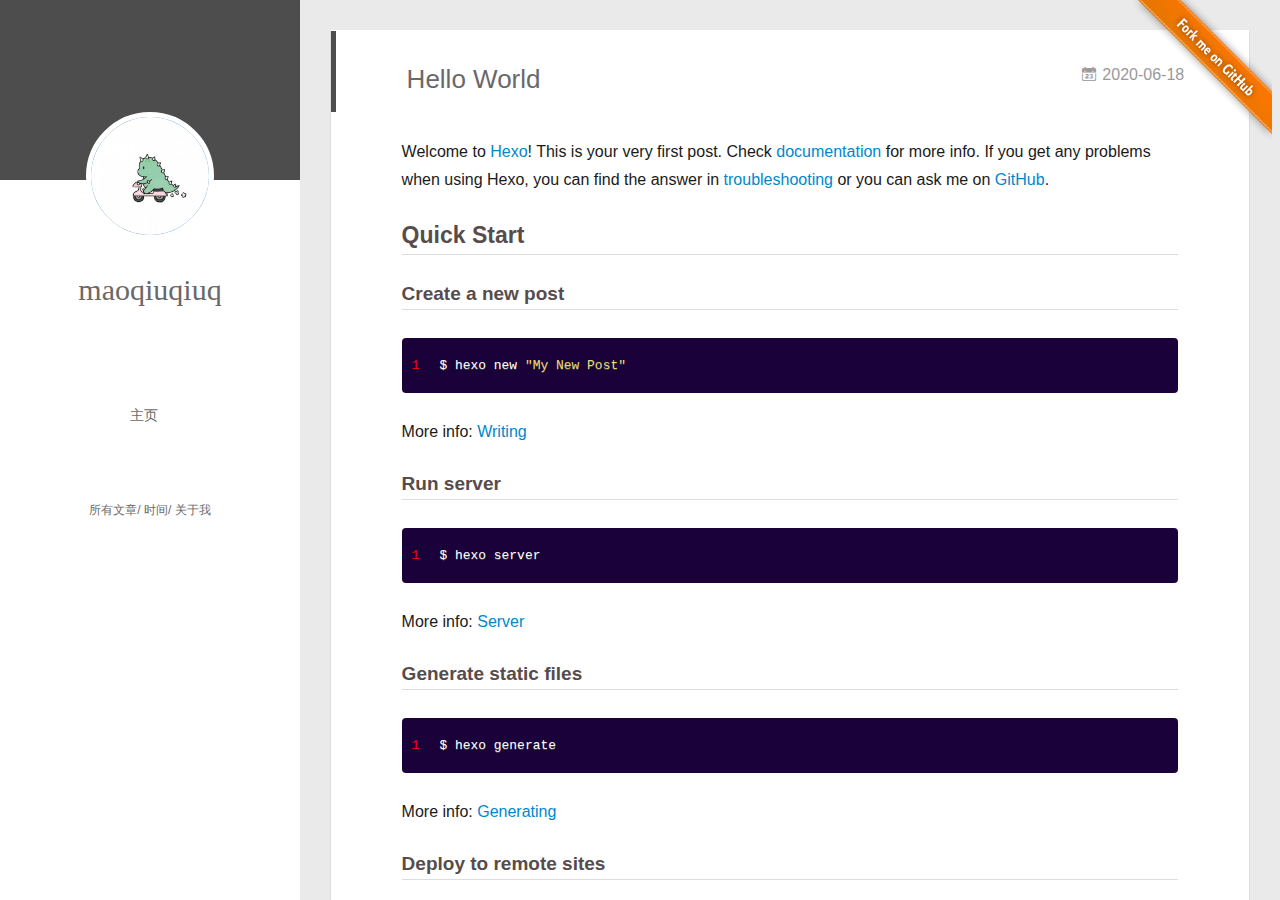
==== commit 4de23607: "Site updated: 2020-06-18 16:16:54" ====
--- a/index.html
+++ b/index.html
@@ -19,7 +19,7 @@
 <meta property="og:url" content="http://yoursite.com/index.html">
 <meta property="og:site_name" content="maoqiuqiu">
 <meta property="og:locale" content="en_US">
-<meta property="article:author" content="John Doe">
+<meta property="article:author" content="maoqiuqiuq">
 <meta name="twitter:card" content="summary">
   
     <link rel="alternative" href="/atom.xml" title="maoqiuqiu" type="application/atom+xml">
@@ -66,7 +66,7 @@
 			<img src="/img/head.jpg" class="js-avatar">
 		</a>
 		<hgroup>
-			<h1 class="header-author"><a href="/">John Doe</a></h1>
+			<h1 class="header-author"><a href="/">maoqiuqiuq</a></h1>
 		</hgroup>
 		
 
@@ -124,7 +124,7 @@
 				</a>
 			</div>
 			<hgroup>
-			  <h1 class="header-author js-header-author">John Doe</h1>
+			  <h1 class="header-author js-header-author">maoqiuqiuq</h1>
 			</hgroup>
 			
 			
@@ -259,7 +259,7 @@
   <div class="outer">
     <div id="footer-info">
     	<div class="footer-left">
-    		&copy; 2018-2020 <a href="http://yoursite.com/" target="_blank">John Doe</a>
+    		&copy; 2018-2020 <a href="http://yoursite.com/" target="_blank">maoqiuqiuq</a>
     	</div>
       	<div class="footer-right">
 			
